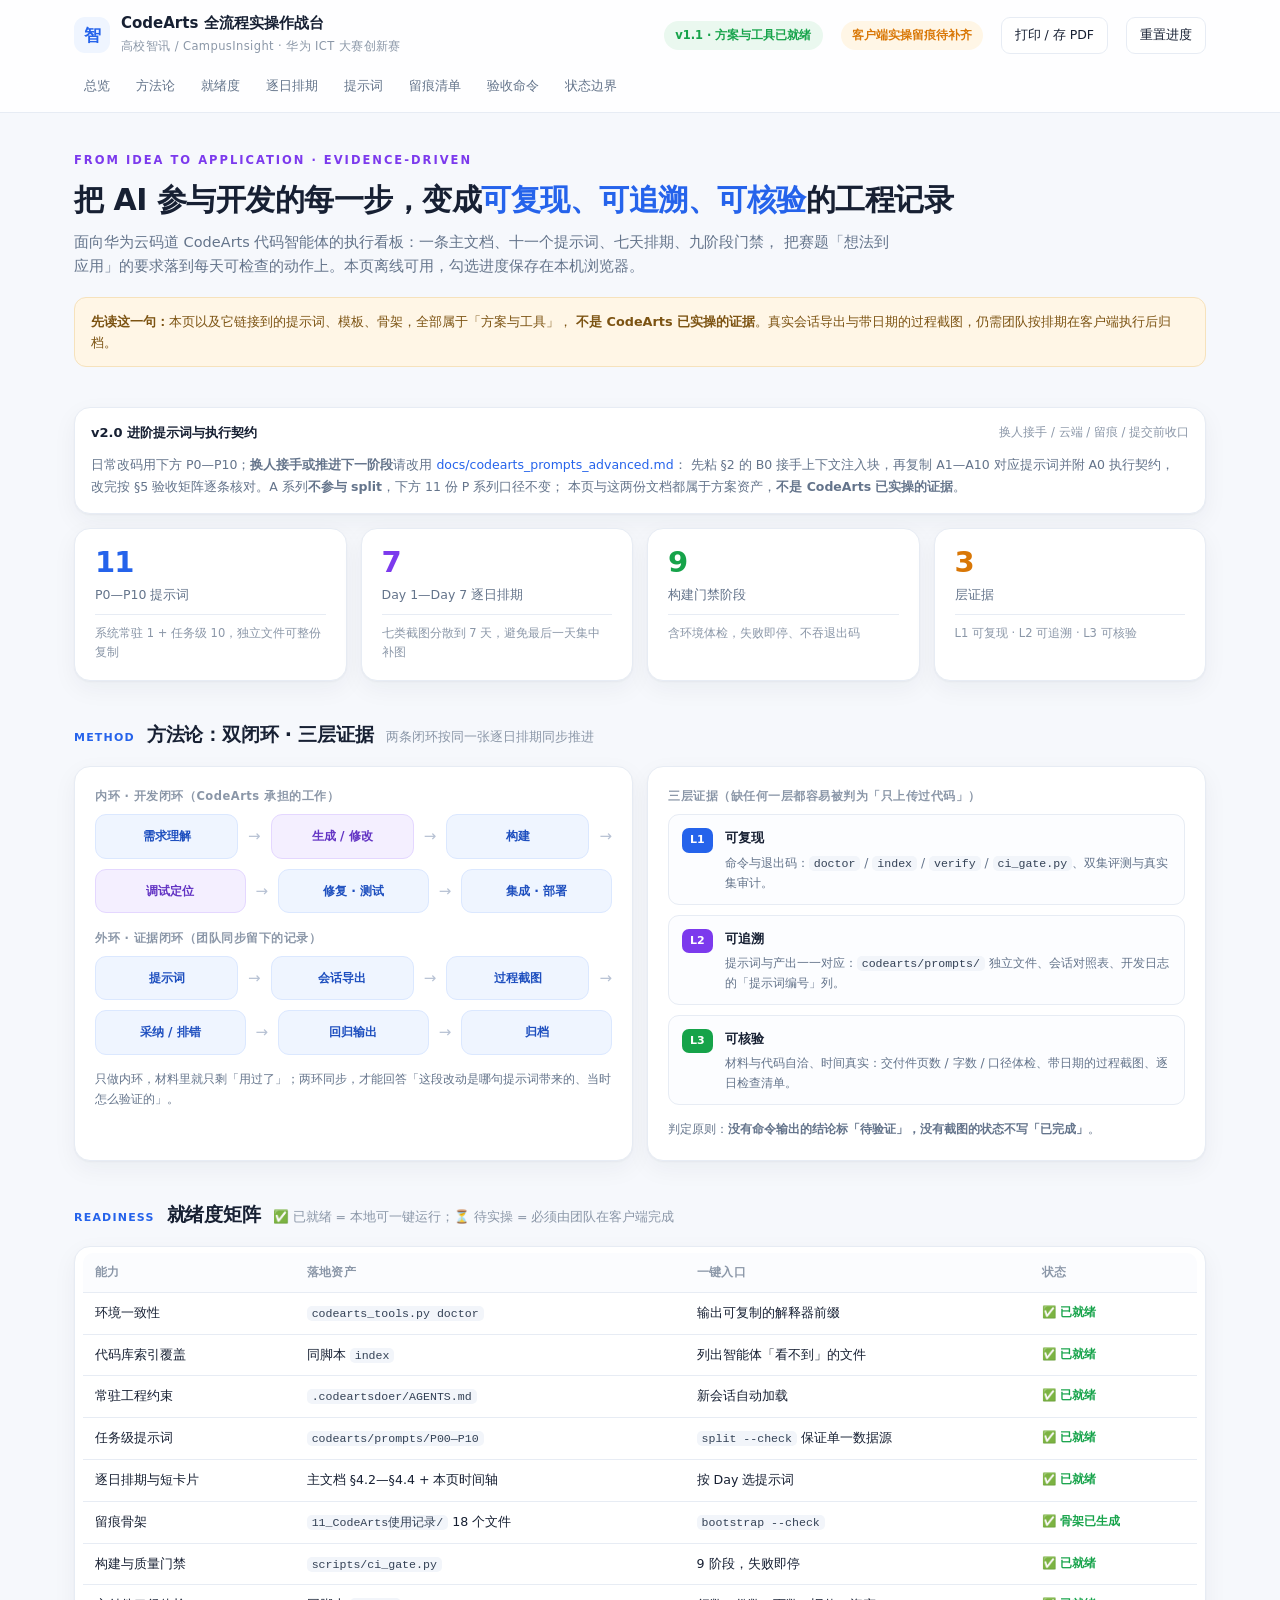
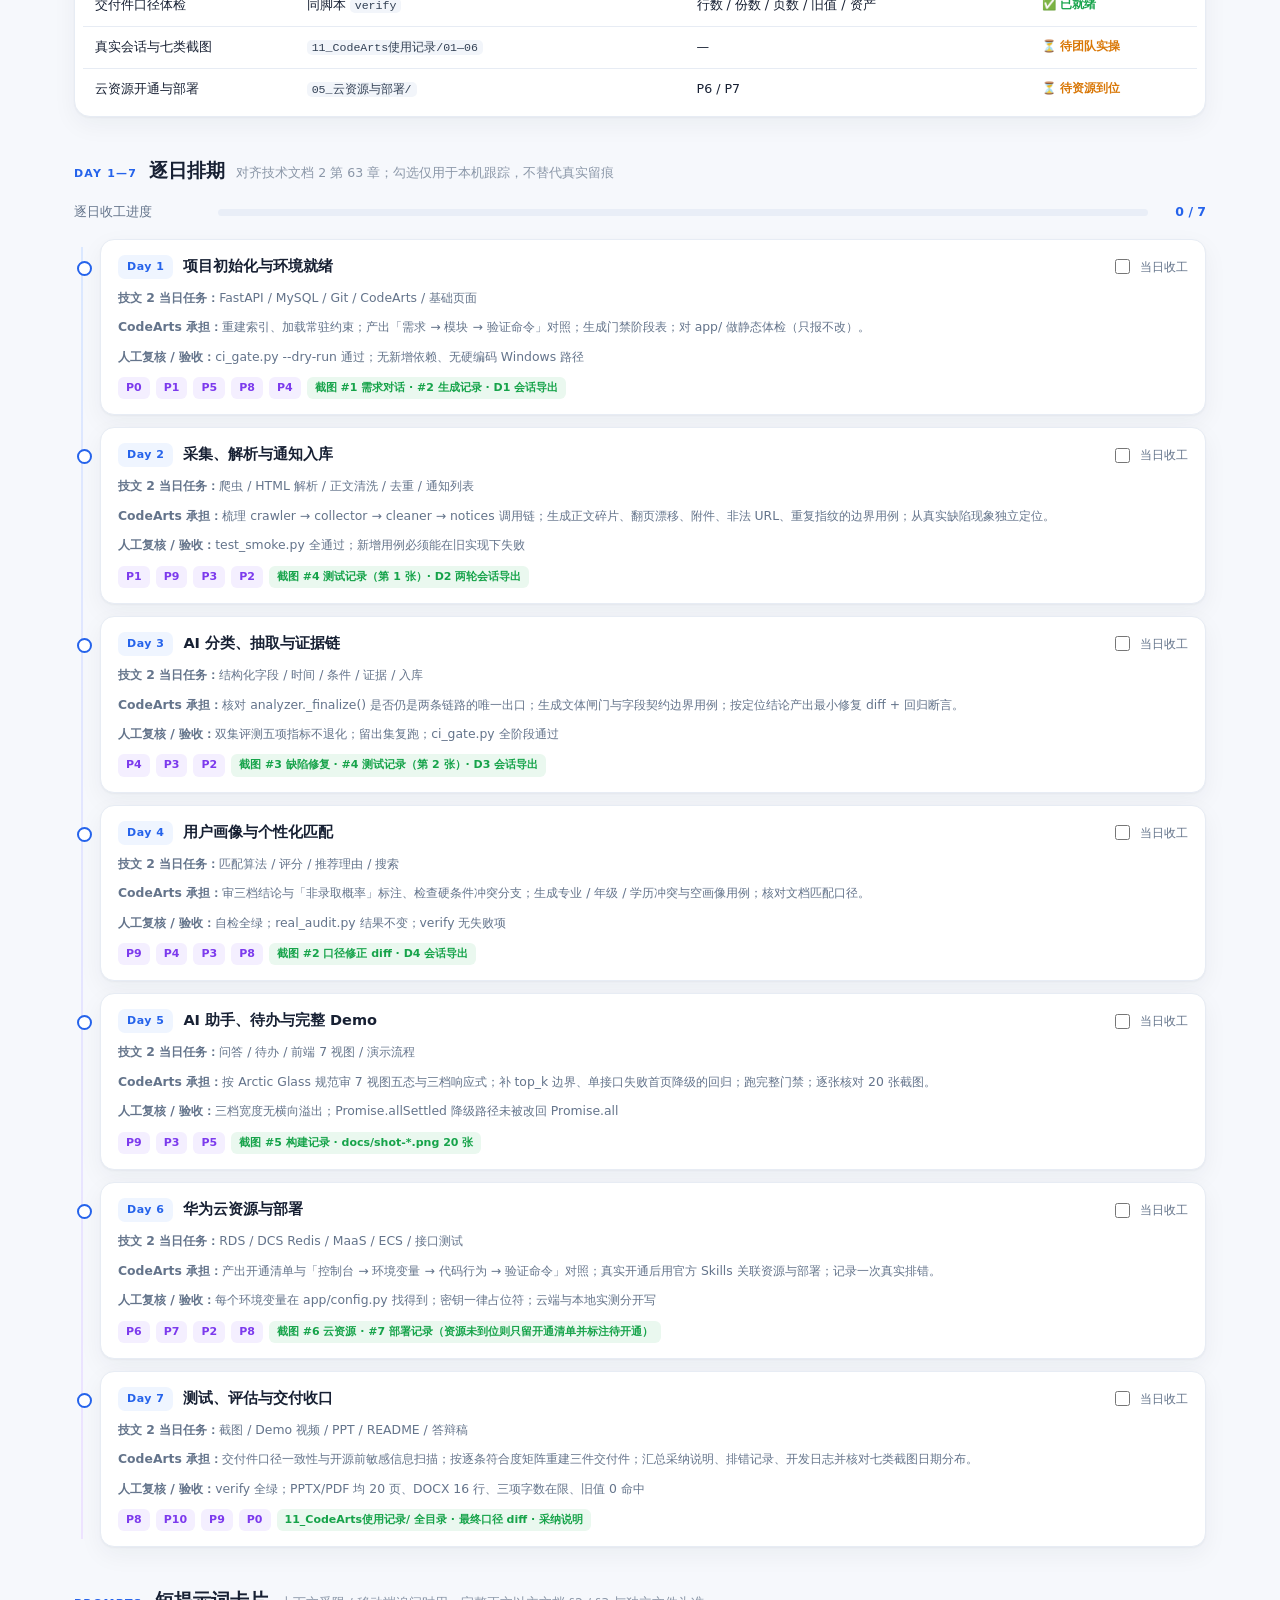
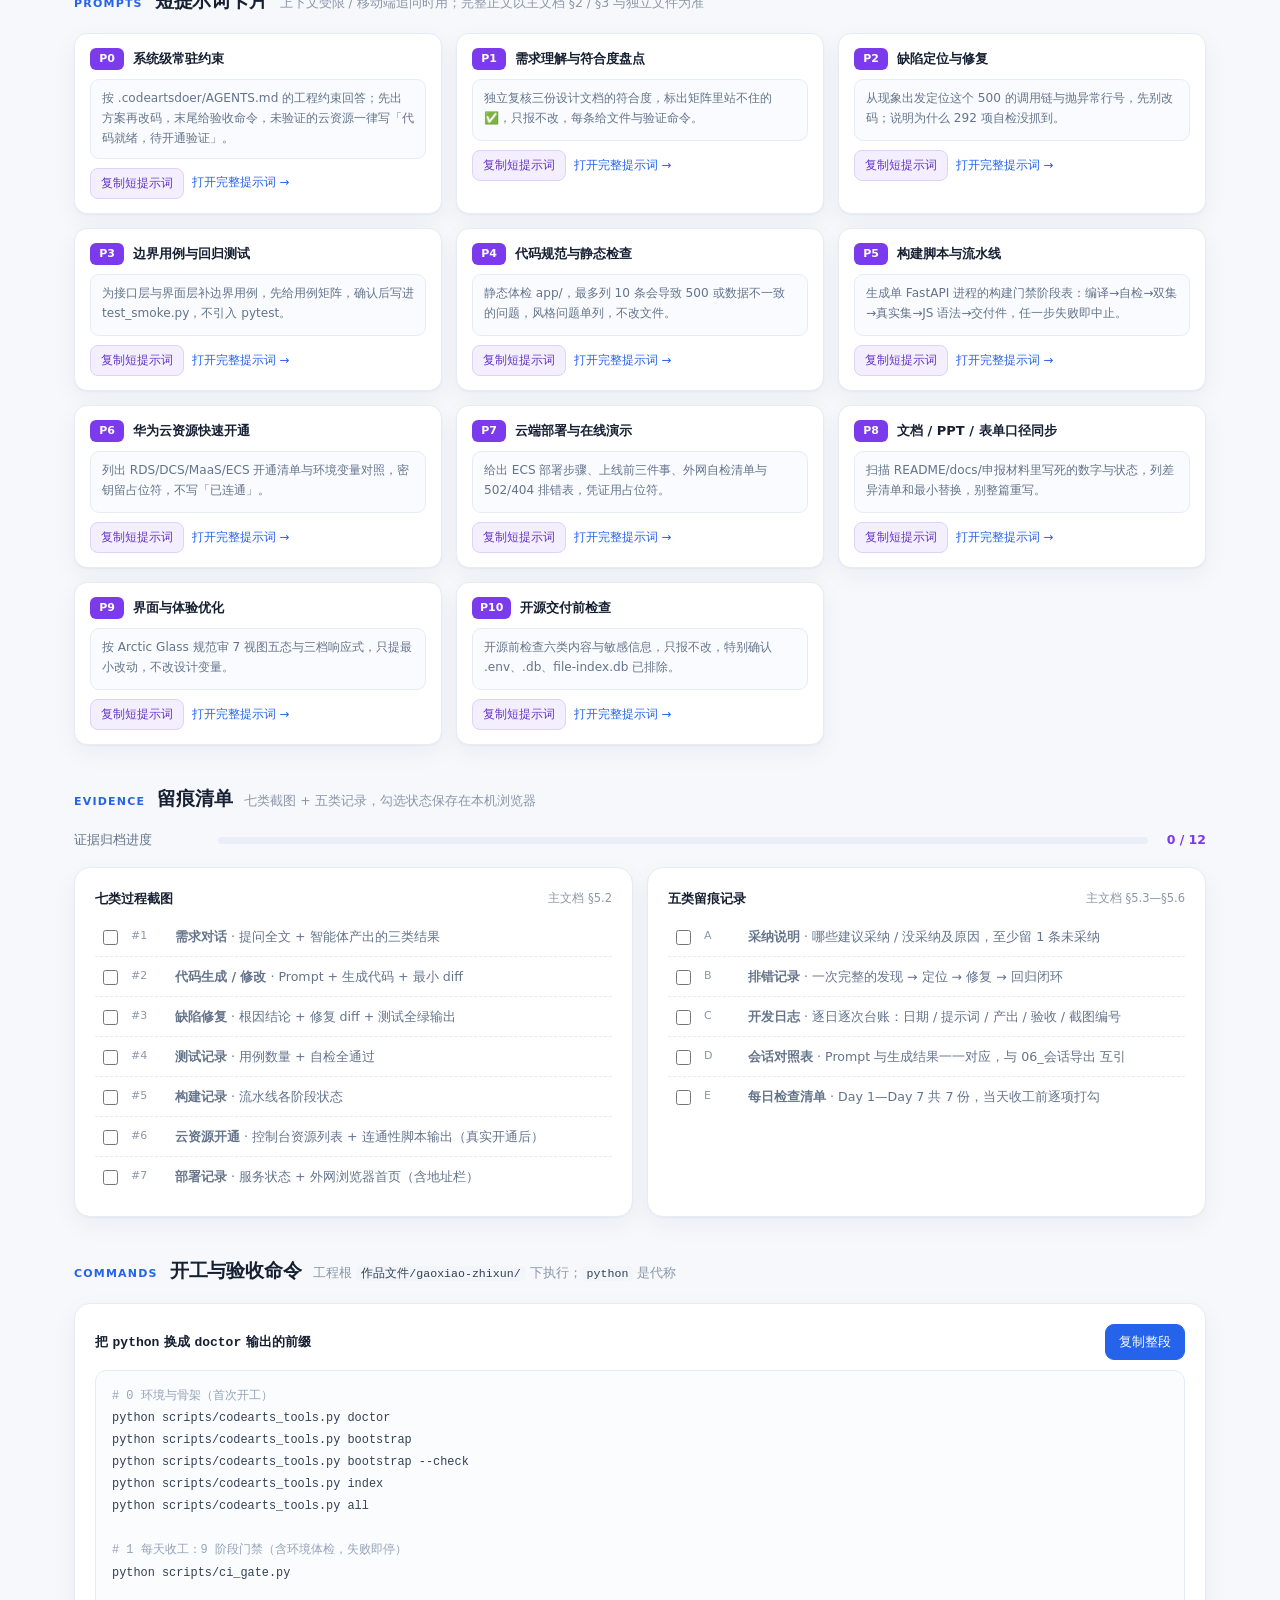
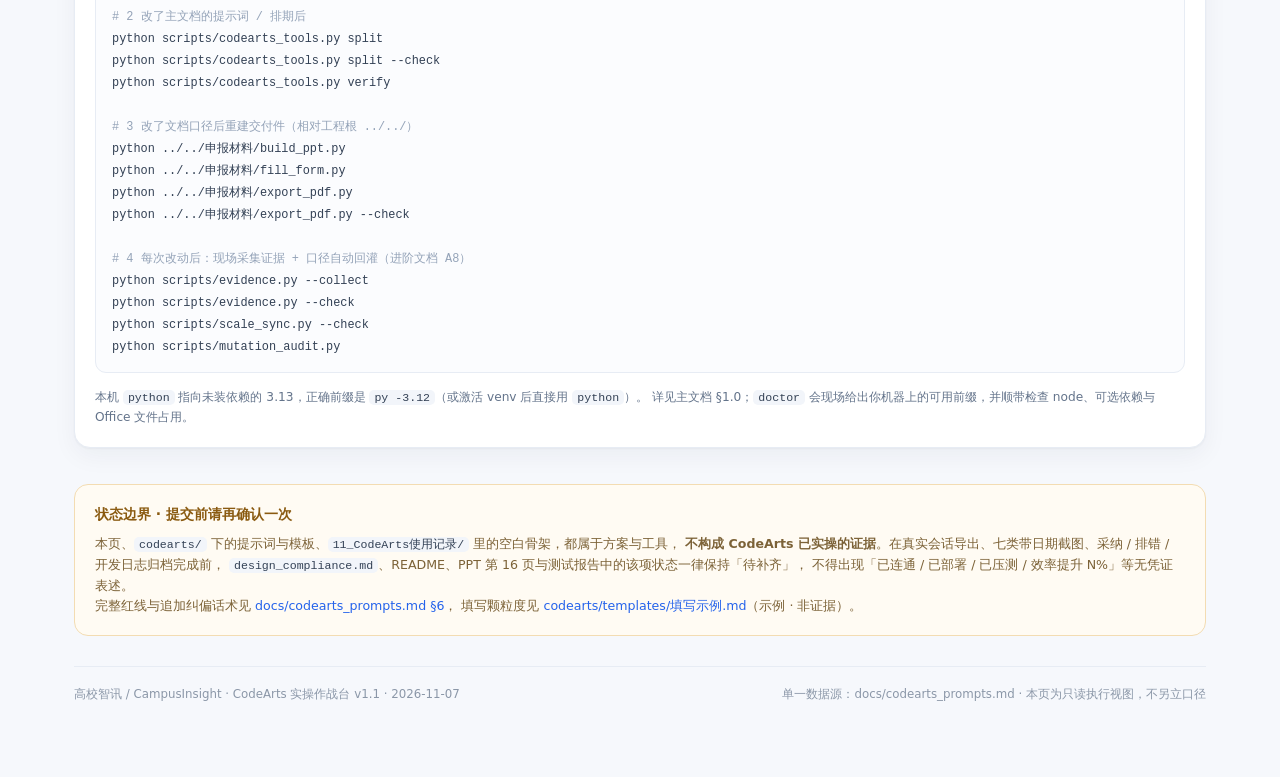
==== codearts/CodeArts实操作战台.html @ ae0c61d0 "feat(a11y): 页签补 tablist 语义与方向键导航，文档同步基线" ====
<!DOCTYPE html>
<html lang="zh-CN">
<head>
<meta charset="UTF-8">
<meta name="viewport" content="width=device-width, initial-scale=1">
<title>CodeArts 全流程实操作战台 · 高校智讯</title>
<style>
:root{
  --bg:#F6F8FC; --card:#FFFFFF; --text:#172033; --muted:#64748B; --soft:#8B97A8;
  --line:#E7ECF4; --blue:#2563EB; --blue-soft:#EFF5FF; --purple:#7C3AED;
  --purple-soft:#F4EFFF; --green:#16A34A; --green-soft:#EAF8EF;
  --amber:#D97706; --amber-soft:#FFF6E6; --red:#DC2626; --red-soft:#FEF0F0;
  --radius:16px; --shadow:0 1px 2px rgba(23,32,51,.04),0 8px 24px rgba(23,32,51,.05);
}
*{box-sizing:border-box}
html{scroll-behavior:smooth}
body{margin:0;background:var(--bg);color:var(--text);
  font-family:system-ui,-apple-system,"Segoe UI","Microsoft YaHei","PingFang SC","Noto Sans CJK SC","Noto Sans SC","WenQuanYi Micro Hei",sans-serif;
  font-size:14px;line-height:1.65;-webkit-font-smoothing:antialiased}
a{color:var(--blue);text-decoration:none}
a:hover{text-decoration:underline}
.wrap{max-width:1180px;margin:0 auto;padding:0 24px 72px}

/* ---------- header ---------- */
header{background:rgba(255,255,255,.86);backdrop-filter:blur(14px);
  border-bottom:1px solid var(--line);position:sticky;top:0;z-index:20}
.head-in{max-width:1180px;margin:0 auto;padding:14px 24px;display:flex;
  align-items:center;gap:18px;flex-wrap:wrap}
.brand{display:flex;align-items:center;gap:11px;margin-right:auto}
.mark{width:36px;height:36px;border-radius:11px;background:var(--blue-soft);
  color:var(--blue);display:grid;place-items:center;font-weight:700;font-size:17px;letter-spacing:-1px}
.brand b{font-size:15px;display:block;line-height:1.3}
.brand span{font-size:11.5px;color:var(--soft);letter-spacing:.4px}
.badge{font-size:11.5px;padding:5px 11px;border-radius:999px;font-weight:600;white-space:nowrap}
.badge.ready{background:var(--green-soft);color:var(--green)}
.badge.pending{background:var(--amber-soft);color:var(--amber)}
.btn{font:inherit;font-size:12.5px;padding:7px 13px;border-radius:9px;cursor:pointer;
  border:1px solid var(--line);background:#fff;color:var(--text);transition:all .18s ease}
.btn:hover{border-color:var(--blue);color:var(--blue);transform:translateY(-1px)}
.btn.primary{background:var(--blue);border-color:var(--blue);color:#fff}
.btn.primary:hover{background:#1D4FD8;color:#fff}
nav.bar{max-width:1180px;margin:0 auto;padding:0 24px 11px;display:flex;gap:6px;flex-wrap:wrap}
nav.bar a{font-size:12.5px;color:var(--muted);padding:5px 10px;border-radius:8px;transition:all .18s ease}
nav.bar a:hover{background:var(--blue-soft);color:var(--blue);text-decoration:none}

/* ---------- hero ---------- */
.hero{padding:38px 0 26px}
.eyebrow{font-size:11.5px;letter-spacing:2px;color:var(--purple);font-weight:700;text-transform:uppercase}
h1{font-size:30px;line-height:1.3;margin:10px 0 12px;letter-spacing:-.5px}
h1 em{font-style:normal;color:var(--blue)}
.lede{font-size:14.5px;color:var(--muted);max-width:820px;margin:0}
.notice{margin-top:18px;padding:13px 16px;border-radius:12px;background:var(--amber-soft);
  border:1px solid #F6E2BC;color:#7C5312;font-size:12.8px}

/* ---------- sections ---------- */
section{margin-top:38px;scroll-margin-top:104px}
.sec-head{display:flex;align-items:baseline;gap:12px;margin-bottom:16px;flex-wrap:wrap}
.sec-head h2{font-size:19px;margin:0;letter-spacing:-.2px}
.sec-head p{margin:0;color:var(--soft);font-size:12.5px}
.kicker{font-size:11px;color:var(--blue);font-weight:700;letter-spacing:1.2px}
.card{background:var(--card);border:1px solid var(--line);border-radius:var(--radius);
  box-shadow:var(--shadow);padding:20px}
.grid{display:grid;gap:14px}
.g4{grid-template-columns:repeat(4,1fr)}
.g3{grid-template-columns:repeat(3,1fr)}
.g2{grid-template-columns:repeat(2,1fr)}

/* metrics */
.metric{padding:18px 20px}
.metric .num{font-size:29px;font-weight:700;letter-spacing:-1px;line-height:1.1}
.metric .lbl{font-size:12.5px;color:var(--muted);margin-top:6px}
.metric .sub{font-size:11.5px;color:var(--soft);margin-top:9px;border-top:1px solid var(--line);padding-top:9px}
.c-blue{color:var(--blue)} .c-purple{color:var(--purple)}
.c-green{color:var(--green)} .c-amber{color:var(--amber)}

/* methodology */
.loop{display:flex;align-items:stretch;gap:10px;flex-wrap:wrap;margin-bottom:14px}
.loop .node{flex:1 1 105px;min-width:105px;background:var(--blue-soft);border:1px solid #DBE8FF;
  border-radius:11px;padding:11px 8px;text-align:center;font-size:12.3px;color:#1E4FBF;font-weight:600}
.loop .node.ai{background:var(--purple-soft);border-color:#E4D7FF;color:#6334C4}
.loop .arrow{align-self:center;color:#B7C2D4;font-size:15px}
.loop-label{font-size:11.5px;color:var(--soft);margin:0 0 8px;font-weight:600;letter-spacing:.5px}
.evidence{display:grid;gap:10px}
.evidence .row{display:flex;gap:12px;align-items:flex-start;padding:11px 13px;
  border:1px solid var(--line);border-radius:11px;background:#FCFDFF}
.evidence .lv{font-size:11px;font-weight:700;color:#fff;background:var(--blue);
  border-radius:7px;padding:3px 8px;white-space:nowrap;margin-top:2px}
.evidence .row:nth-child(2) .lv{background:var(--purple)}
.evidence .row:nth-child(3) .lv{background:var(--green)}
.evidence .row b{font-size:12.8px}
.evidence .row p{margin:3px 0 0;font-size:12.2px;color:var(--muted)}

/* table */
.table-scroll{overflow-x:auto;-webkit-overflow-scrolling:touch;border-radius:10px}
table{width:100%;border-collapse:collapse;font-size:12.6px}
th,td{text-align:left;padding:10px 12px;border-bottom:1px solid var(--line);vertical-align:top}
th{font-size:11.5px;color:var(--soft);font-weight:600;letter-spacing:.4px;background:#FBFCFE}
tr:last-child td{border-bottom:none}
td code,p code,li code{background:#F2F5FA;border-radius:5px;padding:1px 5px;
  font-family:ui-monospace,SFMono-Regular,Consolas,monospace;font-size:11.6px;color:#334155}
.st{font-size:11.5px;font-weight:600;white-space:nowrap}
.st.ok{color:var(--green)} .st.wait{color:var(--amber)}

/* progress */
.progress-wrap{display:flex;align-items:center;gap:14px;margin:0 0 16px;flex-wrap:wrap}
.progress-wrap .label{font-size:12.5px;color:var(--muted);min-width:130px}
.track{flex:1;min-width:180px;height:7px;background:#E9EEF7;border-radius:99px;overflow:hidden}
.fill{height:100%;width:0;background:var(--blue);border-radius:99px;transition:width .25s ease}
.fill.purple{background:var(--purple)}
.pct{font-size:12.5px;font-weight:700;color:var(--blue);min-width:44px;text-align:right}

/* timeline */
.timeline{position:relative;padding-left:26px}
.timeline:before{content:"";position:absolute;left:7px;top:8px;bottom:8px;width:2px;
  background:linear-gradient(180deg,#DBE8FF,#EDE3FF)}
.day{position:relative;background:var(--card);border:1px solid var(--line);border-radius:14px;
  padding:15px 17px;margin-bottom:12px;box-shadow:var(--shadow)}
.day:before{content:"";position:absolute;left:-24px;top:21px;width:11px;height:11px;
  border-radius:50%;background:#fff;border:2.5px solid var(--blue)}
.day.done:before{background:var(--green);border-color:var(--green)}
.day-top{display:flex;align-items:center;gap:10px;flex-wrap:wrap}
.day-top .n{font-size:11px;font-weight:700;color:var(--blue);background:var(--blue-soft);
  border-radius:7px;padding:3px 9px;letter-spacing:.5px}
.day-top h3{font-size:14.5px;margin:0;flex:1;min-width:200px}
.chk{display:inline-flex;align-items:center;gap:7px;font-size:12.2px;color:var(--muted);cursor:pointer;white-space:nowrap}
.chk input{width:15px;height:15px;accent-color:var(--blue);cursor:pointer}
.day p{margin:9px 0 0;font-size:12.4px;color:var(--muted)}
.tags{display:flex;gap:6px;flex-wrap:wrap;margin-top:10px}
.tag{font-size:11px;color:var(--purple);background:var(--purple-soft);border-radius:6px;padding:2px 8px;font-weight:600}
.tag.g{color:var(--green);background:var(--green-soft)}
.tag.a{color:var(--amber);background:var(--amber-soft)}

/* prompts */
.prompt{border:1px solid var(--line);border-radius:13px;background:var(--card);
  padding:14px 15px;box-shadow:var(--shadow);display:flex;flex-direction:column;gap:9px}
.prompt .top{display:flex;align-items:center;gap:9px}
.prompt .pid{font-size:11px;font-weight:700;color:#fff;background:var(--purple);
  border-radius:6px;padding:2px 8px;min-width:34px;text-align:center}
.prompt .pname{font-size:13px;font-weight:600;flex:1}
.prompt .short{font-size:12.1px;color:var(--muted);background:#FAFBFE;border:1px solid var(--line);
  border-radius:9px;padding:9px 11px;min-height:62px}
.prompt .acts{display:flex;gap:8px;align-items:center;flex-wrap:wrap}
.prompt .acts a{font-size:11.8px}
.mini{font:inherit;font-size:11.5px;padding:5px 10px;border-radius:8px;cursor:pointer;
  border:1px solid #DCD3F7;background:var(--purple-soft);color:#6334C4;transition:all .18s ease}
.mini:hover{background:#E9DEFF}
.mini.ok{background:var(--green-soft);border-color:#BFE7CC;color:var(--green)}

/* checklist */
.checklist{display:grid;gap:2px}
.checklist label{display:flex;gap:10px;align-items:flex-start;padding:8px 4px;
  border-bottom:1px dashed var(--line);font-size:12.6px;cursor:pointer}
.checklist label:last-child{border-bottom:none}
.checklist input{width:15px;height:15px;accent-color:var(--blue);margin-top:3px;cursor:pointer}
.checklist .k{font-size:11px;color:var(--soft);min-width:34px}
.checklist b{font-weight:600}
.checklist span{color:var(--muted)}

/* commands */
pre{margin:0;background:#FBFCFE;border:1px solid var(--line);border-radius:11px;
  padding:14px 16px;overflow:auto;font-family:ui-monospace,SFMono-Regular,Consolas,monospace;
  font-size:11.9px;line-height:1.85;color:#334155}
pre .c{color:#94A3B8}
.cmd-head{display:flex;justify-content:space-between;align-items:center;margin-bottom:10px;gap:10px;flex-wrap:wrap}
.cmd-head b{font-size:13px}

/* footer */
.boundary{margin-top:36px;border:1px solid #F3DCB2;background:#FFFBF3;border-radius:14px;padding:18px 20px}
.boundary h3{margin:0 0 8px;font-size:14px;color:#8A5A10}
.boundary p{margin:0;font-size:12.6px;color:#7C6237}
footer{margin-top:30px;padding-top:18px;border-top:1px solid var(--line);
  display:flex;justify-content:space-between;gap:12px;flex-wrap:wrap;font-size:11.8px;color:var(--soft)}

@media(max-width:1000px){.g4{grid-template-columns:repeat(2,1fr)}.g3{grid-template-columns:repeat(2,1fr)}}
@media(max-width:680px){
  .wrap{padding:0 16px 56px}.head-in,.nav.bar{padding-left:16px;padding-right:16px}
  h1{font-size:24px}.g4,.g3,.g2{grid-template-columns:1fr}
  table{min-width:540px}
  .loop .node{flex:1 1 44%}.loop .arrow{display:none}
  .head-in{gap:10px}.badge{font-size:10.5px}
}
@media print{
  header{position:static;backdrop-filter:none}.btn,.mini,nav.bar,.progress-wrap{display:none!important}
  body{background:#fff;font-size:11.5px}.wrap{max-width:none;padding:0 8px}
  .card,.day,.prompt{box-shadow:none;break-inside:avoid;page-break-inside:avoid}
  section{margin-top:22px}.hero{padding:16px 0 10px}h1{font-size:22px}
  .timeline:before{background:#CBD5E1}
}
</style>
</head>
<body>

<header>
  <div class="head-in">
    <div class="brand">
      <div class="mark">智</div>
      <div>
        <b>CodeArts 全流程实操作战台</b>
        <span>高校智讯 / CampusInsight · 华为 ICT 大赛创新赛</span>
      </div>
    </div>
    <span class="badge ready">v1.1 · 方案与工具已就绪</span>
    <span class="badge pending">客户端实操留痕待补齐</span>
    <button class="btn" id="btnPrint">打印 / 存 PDF</button>
    <button class="btn" id="btnReset">重置进度</button>
  </div>
  <nav class="bar">
    <a href="#overview">总览</a><a href="#method">方法论</a><a href="#matrix">就绪度</a>
    <a href="#schedule">逐日排期</a><a href="#prompts">提示词</a><a href="#evidence">留痕清单</a>
    <a href="#commands">验收命令</a><a href="#boundary">状态边界</a>
  </nav>
</header>

<div class="wrap">

  <div class="hero" id="overview">
    <div class="eyebrow">From Idea to Application · Evidence-Driven</div>
    <h1>把 AI 参与开发的每一步，变成<em>可复现、可追溯、可核验</em>的工程记录</h1>
    <p class="lede">面向华为云码道 CodeArts 代码智能体的执行看板：一条主文档、十一个提示词、七天排期、九阶段门禁，
      把赛题「想法到应用」的要求落到每天可检查的动作上。本页离线可用，勾选进度保存在本机浏览器。</p>
    <div class="notice"><b>先读这一句：</b>本页以及它链接到的提示词、模板、骨架，全部属于「方案与工具」，
      <b>不是 CodeArts 已实操的证据</b>。真实会话导出与带日期的过程截图，仍需团队按排期在客户端执行后归档。</div>
  </div>

    <div class="card" style="margin:14px 0;padding:14px 16px">
      <div class="cmd-head"><b>v2.0 进阶提示词与执行契约</b>
        <span style="font-size:11.5px;color:var(--soft)">换人接手 / 云端 / 留痕 / 提交前收口</span></div>
      <p style="font-size:12.5px;line-height:1.8;margin:8px 0 0;color:var(--muted)">
        日常改码用下方 P0—P10；<b>换人接手或推进下一阶段</b>请改用
        <a href="../docs/codearts_prompts_advanced.md" style="color:#2563EB">docs/codearts_prompts_advanced.md</a>：
        先粘 §2 的 B0 接手上下文注入块，再复制 A1—A10 对应提示词并附 A0 执行契约，
        改完按 §5 验收矩阵逐条核对。A 系列<b>不参与 split</b>，下方 11 份 P 系列口径不变；
        本页与这两份文档都属于方案资产，<b>不是 CodeArts 已实操的证据</b>。</p>
    </div>

  <div class="grid g4">
    <div class="card metric"><div class="num c-blue">11</div><div class="lbl">P0—P10 提示词</div>
      <div class="sub">系统常驻 1 + 任务级 10，独立文件可整份复制</div></div>
    <div class="card metric"><div class="num c-purple">7</div><div class="lbl">Day 1—Day 7 逐日排期</div>
      <div class="sub">七类截图分散到 7 天，避免最后一天集中补图</div></div>
    <div class="card metric"><div class="num c-green">9</div><div class="lbl">构建门禁阶段</div>
      <div class="sub">含环境体检，失败即停、不吞退出码</div></div>
    <div class="card metric"><div class="num c-amber">3</div><div class="lbl">层证据</div>
      <div class="sub">L1 可复现 · L2 可追溯 · L3 可核验</div></div>
  </div>

  <section id="method">
    <div class="sec-head"><span class="kicker">METHOD</span><h2>方法论：双闭环 · 三层证据</h2>
      <p>两条闭环按同一张逐日排期同步推进</p></div>
    <div class="grid g2">
      <div class="card">
        <p class="loop-label">内环 · 开发闭环（CodeArts 承担的工作）</p>
        <div class="loop">
          <div class="node">需求理解</div><span class="arrow">→</span>
          <div class="node ai">生成 / 修改</div><span class="arrow">→</span>
          <div class="node">构建</div><span class="arrow">→</span>
          <div class="node ai">调试定位</div><span class="arrow">→</span>
          <div class="node">修复 · 测试</div><span class="arrow">→</span>
          <div class="node">集成 · 部署</div>
        </div>
        <p class="loop-label" style="margin-top:16px">外环 · 证据闭环（团队同步留下的记录）</p>
        <div class="loop">
          <div class="node">提示词</div><span class="arrow">→</span>
          <div class="node">会话导出</div><span class="arrow">→</span>
          <div class="node">过程截图</div><span class="arrow">→</span>
          <div class="node">采纳 / 排错</div><span class="arrow">→</span>
          <div class="node">回归输出</div><span class="arrow">→</span>
          <div class="node">归档</div>
        </div>
        <p style="font-size:12.2px;color:var(--muted);margin:14px 0 0">
          只做内环，材料里就只剩「用过了」；两环同步，才能回答「这段改动是哪句提示词带来的、当时怎么验证的」。</p>
      </div>
      <div class="card">
        <p class="loop-label">三层证据（缺任何一层都容易被判为「只上传过代码」）</p>
        <div class="evidence">
          <div class="row"><span class="lv">L1</span><div><b>可复现</b>
            <p>命令与退出码：<code>doctor</code> / <code>index</code> / <code>verify</code> / <code>ci_gate.py</code>、双集评测与真实集审计。</p></div></div>
          <div class="row"><span class="lv">L2</span><div><b>可追溯</b>
            <p>提示词与产出一一对应：<code>codearts/prompts/</code> 独立文件、会话对照表、开发日志的「提示词编号」列。</p></div></div>
          <div class="row"><span class="lv">L3</span><div><b>可核验</b>
            <p>材料与代码自洽、时间真实：交付件页数 / 字数 / 口径体检、带日期的过程截图、逐日检查清单。</p></div></div>
        </div>
        <p style="font-size:12.2px;color:var(--muted);margin:14px 0 0">
          判定原则：<b>没有命令输出的结论标「待验证」，没有截图的状态不写「已完成」</b>。</p>
      </div>
    </div>
  </section>

  <section id="matrix">
    <div class="sec-head"><span class="kicker">READINESS</span><h2>就绪度矩阵</h2>
      <p>✅ 已就绪 = 本地可一键运行；⏳ 待实操 = 必须由团队在客户端完成</p></div>
    <div class="card" style="padding:6px 8px">
      <div class="table-scroll">
      <table>
        <thead><tr><th style="width:19%">能力</th><th style="width:35%">落地资产</th><th style="width:31%">一键入口</th><th style="width:15%">状态</th></tr></thead>
        <tbody>
          <tr><td>环境一致性</td><td><code>codearts_tools.py doctor</code></td><td>输出可复制的解释器前缀</td><td class="st ok">✅ 已就绪</td></tr>
          <tr><td>代码库索引覆盖</td><td>同脚本 <code>index</code></td><td>列出智能体「看不到」的文件</td><td class="st ok">✅ 已就绪</td></tr>
          <tr><td>常驻工程约束</td><td><code>.codeartsdoer/AGENTS.md</code></td><td>新会话自动加载</td><td class="st ok">✅ 已就绪</td></tr>
          <tr><td>任务级提示词</td><td><code>codearts/prompts/P00—P10</code></td><td><code>split --check</code> 保证单一数据源</td><td class="st ok">✅ 已就绪</td></tr>
          <tr><td>逐日排期与短卡片</td><td>主文档 §4.2—§4.4 + 本页时间轴</td><td>按 Day 选提示词</td><td class="st ok">✅ 已就绪</td></tr>
          <tr><td>留痕骨架</td><td><code>11_CodeArts使用记录/</code> 18 个文件</td><td><code>bootstrap --check</code></td><td class="st ok">✅ 骨架已生成</td></tr>
          <tr><td>构建与质量门禁</td><td><code>scripts/ci_gate.py</code></td><td>9 阶段，失败即停</td><td class="st ok">✅ 已就绪</td></tr>
          <tr><td>交付件口径体检</td><td>同脚本 <code>verify</code></td><td>行数 / 份数 / 页数 / 旧值 / 资产</td><td class="st ok">✅ 已就绪</td></tr>
          <tr><td>真实会话与七类截图</td><td><code>11_CodeArts使用记录/01—06</code></td><td>—</td><td class="st wait">⏳ 待团队实操</td></tr>
          <tr><td>云资源开通与部署</td><td><code>05_云资源与部署/</code></td><td>P6 / P7</td><td class="st wait">⏳ 待资源到位</td></tr>
        </tbody>
      </table>
      </div>
    </div>
  </section>

  <section id="schedule">
    <div class="sec-head"><span class="kicker">DAY 1—7</span><h2>逐日排期</h2>
      <p>对齐技术文档 2 第 63 章；勾选仅用于本机跟踪，不替代真实留痕</p></div>
    <div class="progress-wrap">
      <span class="label">逐日收工进度</span>
      <div class="track"><div class="fill" id="barDay"></div></div>
      <span class="pct" id="pctDay">0 / 7</span>
    </div>
    <div class="timeline" id="timeline"></div>
  </section>

  <section id="prompts">
    <div class="sec-head"><span class="kicker">PROMPTS</span><h2>短提示词卡片</h2>
      <p>上下文受限 / 移动端追问时用；完整正文以主文档 §2 / §3 与独立文件为准</p></div>
    <div class="grid g3" id="promptsGrid"></div>
  </section>

  <section id="evidence">
    <div class="sec-head"><span class="kicker">EVIDENCE</span><h2>留痕清单</h2>
      <p>七类截图 + 五类记录，勾选状态保存在本机浏览器</p></div>
    <div class="progress-wrap">
      <span class="label">证据归档进度</span>
      <div class="track"><div class="fill purple" id="barEv"></div></div>
      <span class="pct" id="pctEv" style="color:var(--purple)">0 / 12</span>
    </div>
    <div class="grid g2">
      <div class="card"><div class="cmd-head"><b>七类过程截图</b><span style="font-size:11.5px;color:var(--soft)">主文档 §5.2</span></div>
        <div class="checklist" id="shots"></div></div>
      <div class="card"><div class="cmd-head"><b>五类留痕记录</b><span style="font-size:11.5px;color:var(--soft)">主文档 §5.3—§5.6</span></div>
        <div class="checklist" id="docs"></div></div>
    </div>
  </section>

  <section id="commands">
    <div class="sec-head"><span class="kicker">COMMANDS</span><h2>开工与验收命令</h2>
      <p>工程根 <code>作品文件/gaoxiao-zhixun/</code> 下执行；<code>python</code> 是代称</p></div>
    <div class="card">
      <div class="cmd-head"><b>把 <code>python</code> 换成 <code>doctor</code> 输出的前缀</b>
        <button class="btn primary" data-copy-block="cmdMain">复制整段</button></div>
      <pre id="cmdMain"><span class="c"># 0 环境与骨架（首次开工）</span>
python scripts/codearts_tools.py doctor
python scripts/codearts_tools.py bootstrap
python scripts/codearts_tools.py bootstrap --check
python scripts/codearts_tools.py index
python scripts/codearts_tools.py all

<span class="c"># 1 每天收工：9 阶段门禁（含环境体检，失败即停）</span>
python scripts/ci_gate.py

<span class="c"># 2 改了主文档的提示词 / 排期后</span>
python scripts/codearts_tools.py split
python scripts/codearts_tools.py split --check
python scripts/codearts_tools.py verify

<span class="c"># 3 改了文档口径后重建交付件（相对工程根 ../../）</span>
python ../../申报材料/build_ppt.py
python ../../申报材料/fill_form.py
python ../../申报材料/export_pdf.py
python ../../申报材料/export_pdf.py --check

<span class="c"># 4 每次改动后：现场采集证据 + 口径自动回灌（进阶文档 A8）</span>
python scripts/evidence.py --collect
python scripts/evidence.py --check
python scripts/scale_sync.py --check
python scripts/mutation_audit.py</pre>
      <p style="font-size:12.2px;color:var(--muted);margin:14px 0 0">
        本机 <code>python</code> 指向未装依赖的 3.13，正确前缀是 <code>py -3.12</code>（或激活 venv 后直接用 <code>python</code>）。
        详见主文档 §1.0；<code>doctor</code> 会现场给出你机器上的可用前缀，并顺带检查 node、可选依赖与 Office 文件占用。</p>
    </div>
  </section>

  <section id="boundary" class="boundary">
    <h3>状态边界 · 提交前请再确认一次</h3>
    <p>本页、<code>codearts/</code> 下的提示词与模板、<code>11_CodeArts使用记录/</code> 里的空白骨架，都属于方案与工具，
      <b>不构成 CodeArts 已实操的证据</b>。在真实会话导出、七类带日期截图、采纳 / 排错 / 开发日志归档完成前，
      <code>design_compliance.md</code>、README、PPT 第 16 页与测试报告中的该项状态一律保持「待补齐」，
      不得出现「已连通 / 已部署 / 已压测 / 效率提升 N%」等无凭证表述。<br>
      完整红线与追加纠偏话术见 <a href="../docs/codearts_prompts.md">docs/codearts_prompts.md §6</a>，
      填写颗粒度见 <a href="templates/填写示例.md">codearts/templates/填写示例.md</a>（示例 · 非证据）。</p>
  </section>

  <footer>
    <span>高校智讯 / CampusInsight · CodeArts 实操作战台 v1.1 · 2026-11-07</span>
    <span>单一数据源：docs/codearts_prompts.md · 本页为只读执行视图，不另立口径</span>
  </footer>
</div>

<script>
"use strict";
const KEY = "campusinsight-codearts-console-v1";

const DAYS = [
  {n:1,title:"项目初始化与环境就绪",task:"FastAPI / MySQL / Git / CodeArts / 基础页面",
   prompts:["P0","P1","P5","P8","P4"],
   work:"重建索引、加载常驻约束；产出「需求 → 模块 → 验证命令」对照；生成门禁阶段表；对 app/ 做静态体检（只报不改）。",
   check:"ci_gate.py --dry-run 通过；无新增依赖、无硬编码 Windows 路径",
   shot:"截图 #1 需求对话 · #2 生成记录 · D1 会话导出"},
  {n:2,title:"采集、解析与通知入库",task:"爬虫 / HTML 解析 / 正文清洗 / 去重 / 通知列表",
   prompts:["P1","P9","P3","P2"],
   work:"梳理 crawler → collector → cleaner → notices 调用链；生成正文碎片、翻页漂移、附件、非法 URL、重复指纹的边界用例；从真实缺陷现象独立定位。",
   check:"test_smoke.py 全通过；新增用例必须能在旧实现下失败",
   shot:"截图 #4 测试记录（第 1 张）· D2 两轮会话导出"},
  {n:3,title:"AI 分类、抽取与证据链",task:"结构化字段 / 时间 / 条件 / 证据 / 入库",
   prompts:["P4","P3","P2"],
   work:"核对 analyzer._finalize() 是否仍是两条链路的唯一出口；生成文体闸门与字段契约边界用例；按定位结论产出最小修复 diff + 回归断言。",
   check:"双集评测五项指标不退化；留出集复跑；ci_gate.py 全阶段通过",
   shot:"截图 #3 缺陷修复 · #4 测试记录（第 2 张）· D3 会话导出"},
  {n:4,title:"用户画像与个性化匹配",task:"匹配算法 / 评分 / 推荐理由 / 搜索",
   prompts:["P9","P4","P3","P8"],
   work:"审三档结论与「非录取概率」标注、检查硬条件冲突分支；生成专业 / 年级 / 学历冲突与空画像用例；核对文档匹配口径。",
   check:"自检全绿；real_audit.py 结果不变；verify 无失败项",
   shot:"截图 #2 口径修正 diff · D4 会话导出"},
  {n:5,title:"AI 助手、待办与完整 Demo",task:"问答 / 待办 / 前端 7 视图 / 演示流程",
   prompts:["P9","P3","P5"],
   work:"按 Arctic Glass 规范审 7 视图五态与三档响应式；补 top_k 边界、单接口失败首页降级的回归；跑完整门禁；逐张核对 20 张截图。",
   check:"三档宽度无横向溢出；Promise.allSettled 降级路径未被改回 Promise.all",
   shot:"截图 #5 构建记录 · docs/shot-*.png 20 张"},
  {n:6,title:"华为云资源与部署",task:"RDS / DCS Redis / MaaS / ECS / 接口测试",
   prompts:["P6","P7","P2","P8"],
   work:"产出开通清单与「控制台 → 环境变量 → 代码行为 → 验证命令」对照；真实开通后用官方 Skills 关联资源与部署；记录一次真实排错。",
   check:"每个环境变量在 app/config.py 找得到；密钥一律占位符；云端与本地实测分开写",
   shot:"截图 #6 云资源 · #7 部署记录（资源未到位则只留开通清单并标注待开通）"},
  {n:7,title:"测试、评估与交付收口",task:"截图 / Demo 视频 / PPT / README / 答辩稿",
   prompts:["P8","P10","P9","P0"],
   work:"交付件口径一致性与开源前敏感信息扫描；按逐条符合度矩阵重建三件交付件；汇总采纳说明、排错记录、开发日志并核对七类截图日期分布。",
   check:"verify 全绿；PPTX/PDF 均 20 页、DOCX 16 行、三项字数在限、旧值 0 命中",
   shot:"11_CodeArts使用记录/ 全目录 · 最终口径 diff · 采纳说明"}
];

const PROMPTS = [
  {id:"P0",name:"系统级常驻约束",file:"prompts/P00_system.md",text:"按 .codeartsdoer/AGENTS.md 的工程约束回答；先出方案再改码，末尾给验收命令，未验证的云资源一律写「代码就绪，待开通验证」。"},
  {id:"P1",name:"需求理解与符合度盘点",file:"prompts/P01_requirements.md",text:"独立复核三份设计文档的符合度，标出矩阵里站不住的 ✅，只报不改，每条给文件与验证命令。"},
  {id:"P2",name:"缺陷定位与修复",file:"prompts/P02_bugfix.md",text:"从现象出发定位这个 500 的调用链与抛异常行号，先别改码；说明为什么 292 项自检没抓到。"},
  {id:"P3",name:"边界用例与回归测试",file:"prompts/P03_tests.md",text:"为接口层与界面层补边界用例，先给用例矩阵，确认后写进 test_smoke.py，不引入 pytest。"},
  {id:"P4",name:"代码规范与静态检查",file:"prompts/P04_static_check.md",text:"静态体检 app/，最多列 10 条会导致 500 或数据不一致的问题，风格问题单列，不改文件。"},
  {id:"P5",name:"构建脚本与流水线",file:"prompts/P05_pipeline.md",text:"生成单 FastAPI 进程的构建门禁阶段表：编译→自检→双集→真实集→JS 语法→交付件，任一步失败即中止。"},
  {id:"P6",name:"华为云资源快速开通",file:"prompts/P06_cloud_resources.md",text:"列出 RDS/DCS/MaaS/ECS 开通清单与环境变量对照，密钥留占位符，不写「已连通」。"},
  {id:"P7",name:"云端部署与在线演示",file:"prompts/P07_deploy.md",text:"给出 ECS 部署步骤、上线前三件事、外网自检清单与 502/404 排错表，凭证用占位符。"},
  {id:"P8",name:"文档 / PPT / 表单口径同步",file:"prompts/P08_deliverables.md",text:"扫描 README/docs/申报材料里写死的数字与状态，列差异清单和最小替换，别整篇重写。"},
  {id:"P9",name:"界面与体验优化",file:"prompts/P09_ui.md",text:"按 Arctic Glass 规范审 7 视图五态与三档响应式，只提最小改动，不改设计变量。"},
  {id:"P10",name:"开源交付前检查",file:"prompts/P10_opensource.md",text:"开源前检查六类内容与敏感信息，只报不改，特别确认 .env、.db、file-index.db 已排除。"}
];

const SHOTS = [
  ["#1","需求对话","提问全文 + 智能体产出的三类结果"],
  ["#2","代码生成 / 修改","Prompt + 生成代码 + 最小 diff"],
  ["#3","缺陷修复","根因结论 + 修复 diff + 测试全绿输出"],
  ["#4","测试记录","用例数量 + 自检全通过"],
  ["#5","构建记录","流水线各阶段状态"],
  ["#6","云资源开通","控制台资源列表 + 连通性脚本输出（真实开通后）"],
  ["#7","部署记录","服务状态 + 外网浏览器首页（含地址栏）"]
];
const DOCS = [
  ["A","采纳说明","哪些建议采纳 / 没采纳及原因，至少留 1 条未采纳"],
  ["B","排错记录","一次完整的发现 → 定位 → 修复 → 回归闭环"],
  ["C","开发日志","逐日逐次台账：日期 / 提示词 / 产出 / 验收 / 截图编号"],
  ["D","会话对照表","Prompt 与生成结果一一对应，与 06_会话导出 互引"],
  ["E","每日检查清单","Day 1—Day 7 共 7 份，当天收工前逐项打勾"]
];

let state = {};
try { state = JSON.parse(localStorage.getItem(KEY) || "{}") || {}; }
catch (e) { state = {}; }

function persist(){
  try { localStorage.setItem(KEY, JSON.stringify(state)); }
  catch (e) { /* file:// 下部分浏览器禁用存储：进度仅本次有效 */ }
}
function esc(s){
  return String(s).replace(/[&<>"']/g, c => ({"&":"&amp;","<":"&lt;",">":"&gt;","\"":"&quot;","'":"&#39;"}[c]));
}
function checked(key){ return state[key] ? "checked" : ""; }

function renderDays(){
  document.getElementById("timeline").innerHTML = DAYS.map(d => `
    <div class="day" data-day="${d.n}">
      <div class="day-top">
        <span class="n">Day ${d.n}</span>
        <h3>${esc(d.title)}</h3>
        <label class="chk"><input type="checkbox" data-k="day${d.n}" ${checked("day"+d.n)}> 当日收工</label>
      </div>
      <p><b>技文 2 当日任务：</b>${esc(d.task)}</p>
      <p><b>CodeArts 承担：</b>${esc(d.work)}</p>
      <p><b>人工复核 / 验收：</b>${esc(d.check)}</p>
      <div class="tags">
        ${d.prompts.map(p => `<span class="tag">${p}</span>`).join("")}
        <span class="tag g">${esc(d.shot)}</span>
      </div>
    </div>`).join("");
}

function renderPrompts(){
  document.getElementById("promptsGrid").innerHTML = PROMPTS.map(p => `
    <div class="prompt">
      <div class="top"><span class="pid">${p.id}</span><span class="pname">${esc(p.name)}</span></div>
      <div class="short">${esc(p.text)}</div>
      <div class="acts">
        <button class="mini" data-copy="${esc(p.text)}">复制短提示词</button>
        <a href="${p.file}" target="_blank" rel="noopener">打开完整提示词 →</a>
      </div>
    </div>`).join("");
}

function renderEvidence(){
  document.getElementById("shots").innerHTML = SHOTS.map((s,i) => `
    <label><input type="checkbox" data-k="shot${i}" ${checked("shot"+i)}>
      <span class="k">${s[0]}</span><span><b>${esc(s[1])}</b> · ${esc(s[2])}</span></label>`).join("");
  document.getElementById("docs").innerHTML = DOCS.map((d,i) => `
    <label><input type="checkbox" data-k="doc${i}" ${checked("doc"+i)}>
      <span class="k">${d[0]}</span><span><b>${esc(d[1])}</b> · ${esc(d[2])}</span></label>`).join("");
}

function updateProgress(){
  const dayDone = DAYS.filter(d => state["day"+d.n]).length;
  const evDone = SHOTS.filter((_,i) => state["shot"+i]).length + DOCS.filter((_,i) => state["doc"+i]).length;
  document.getElementById("barDay").style.width = (dayDone / DAYS.length * 100) + "%";
  document.getElementById("pctDay").textContent = dayDone + " / " + DAYS.length;
  document.getElementById("barEv").style.width = (evDone / (SHOTS.length + DOCS.length) * 100) + "%";
  document.getElementById("pctEv").textContent = evDone + " / " + (SHOTS.length + DOCS.length);
  document.querySelectorAll(".day").forEach(el => {
    const cb = el.querySelector("input[type=checkbox]");
    el.classList.toggle("done", !!(cb && cb.checked));
  });
}

function copyText(text, btn){
  const done = () => {
    if (!btn) return;
    const old = btn.textContent;
    btn.textContent = "已复制 ✓"; btn.classList.add("ok");
    setTimeout(() => { btn.textContent = old; btn.classList.remove("ok"); }, 1600);
  };
  if (navigator.clipboard && window.isSecureContext) {
    navigator.clipboard.writeText(text).then(done).catch(() => fallback(text, done));
  } else { fallback(text, done); }
}
function fallback(text, done){
  const ta = document.createElement("textarea");
  ta.value = text; ta.style.position = "fixed"; ta.style.opacity = "0";
  document.body.appendChild(ta); ta.select();
  try { document.execCommand("copy"); done(); } catch (e) { /* 忽略：可手动选中复制 */ }
  document.body.removeChild(ta);
}

document.addEventListener("change", e => {
  const input = e.target;
  if (input && input.matches("input[type=checkbox][data-k]")) {
    state[input.dataset.k] = input.checked;
    persist(); updateProgress();
  }
});
document.addEventListener("click", e => {
  const btn = e.target.closest("[data-copy]");
  if (btn) { copyText(btn.dataset.copy, btn); return; }
  const block = e.target.closest("[data-copy-block]");
  if (block) {
    const el = document.getElementById(block.dataset.copyBlock);
    if (el) copyText(el.innerText, block);
    return;
  }
});
document.getElementById("btnPrint").addEventListener("click", () => window.print());
document.getElementById("btnReset").addEventListener("click", () => {
  if (!window.confirm("清空本机的勾选进度？不会删除任何文件或真实留痕。")) return;
  state = {}; persist();
  document.querySelectorAll("input[type=checkbox][data-k]").forEach(cb => { cb.checked = false; });
  updateProgress();
});

renderDays(); renderPrompts(); renderEvidence(); updateProgress();
</script>
</body>
</html>
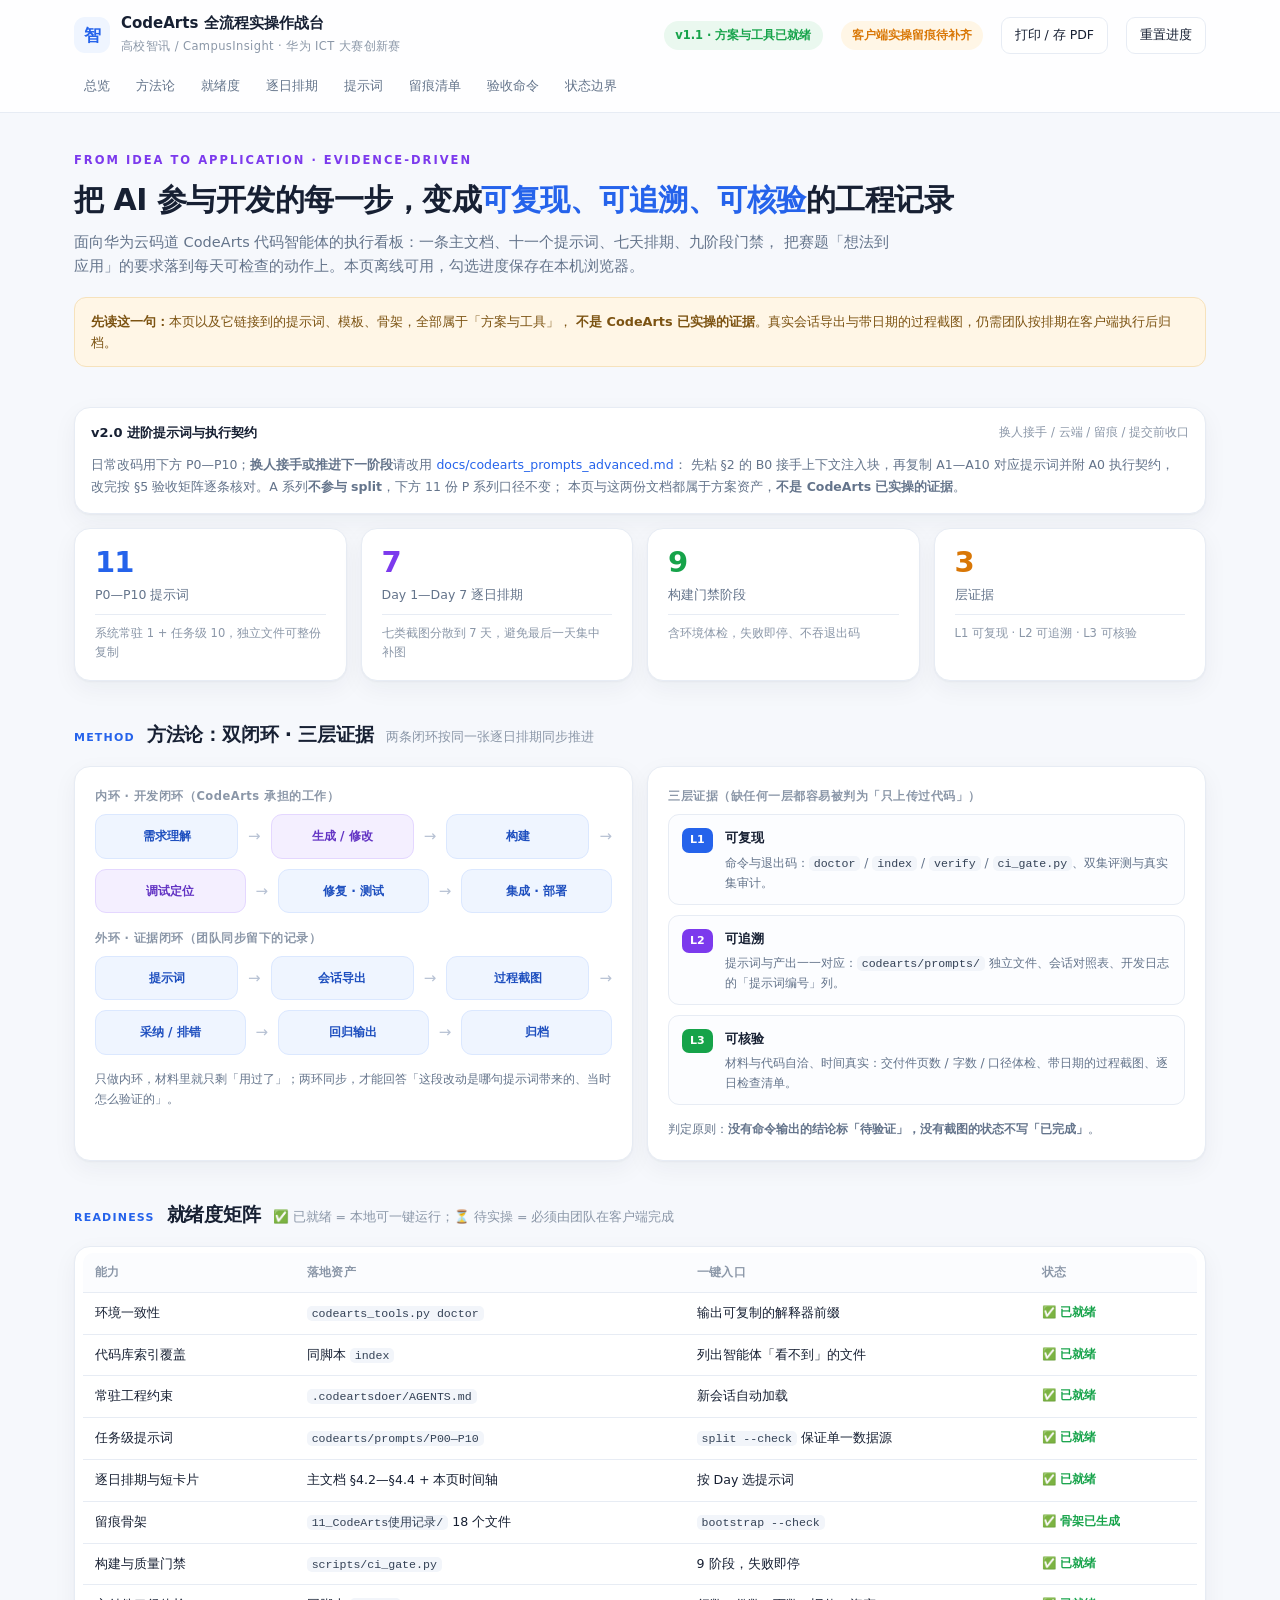
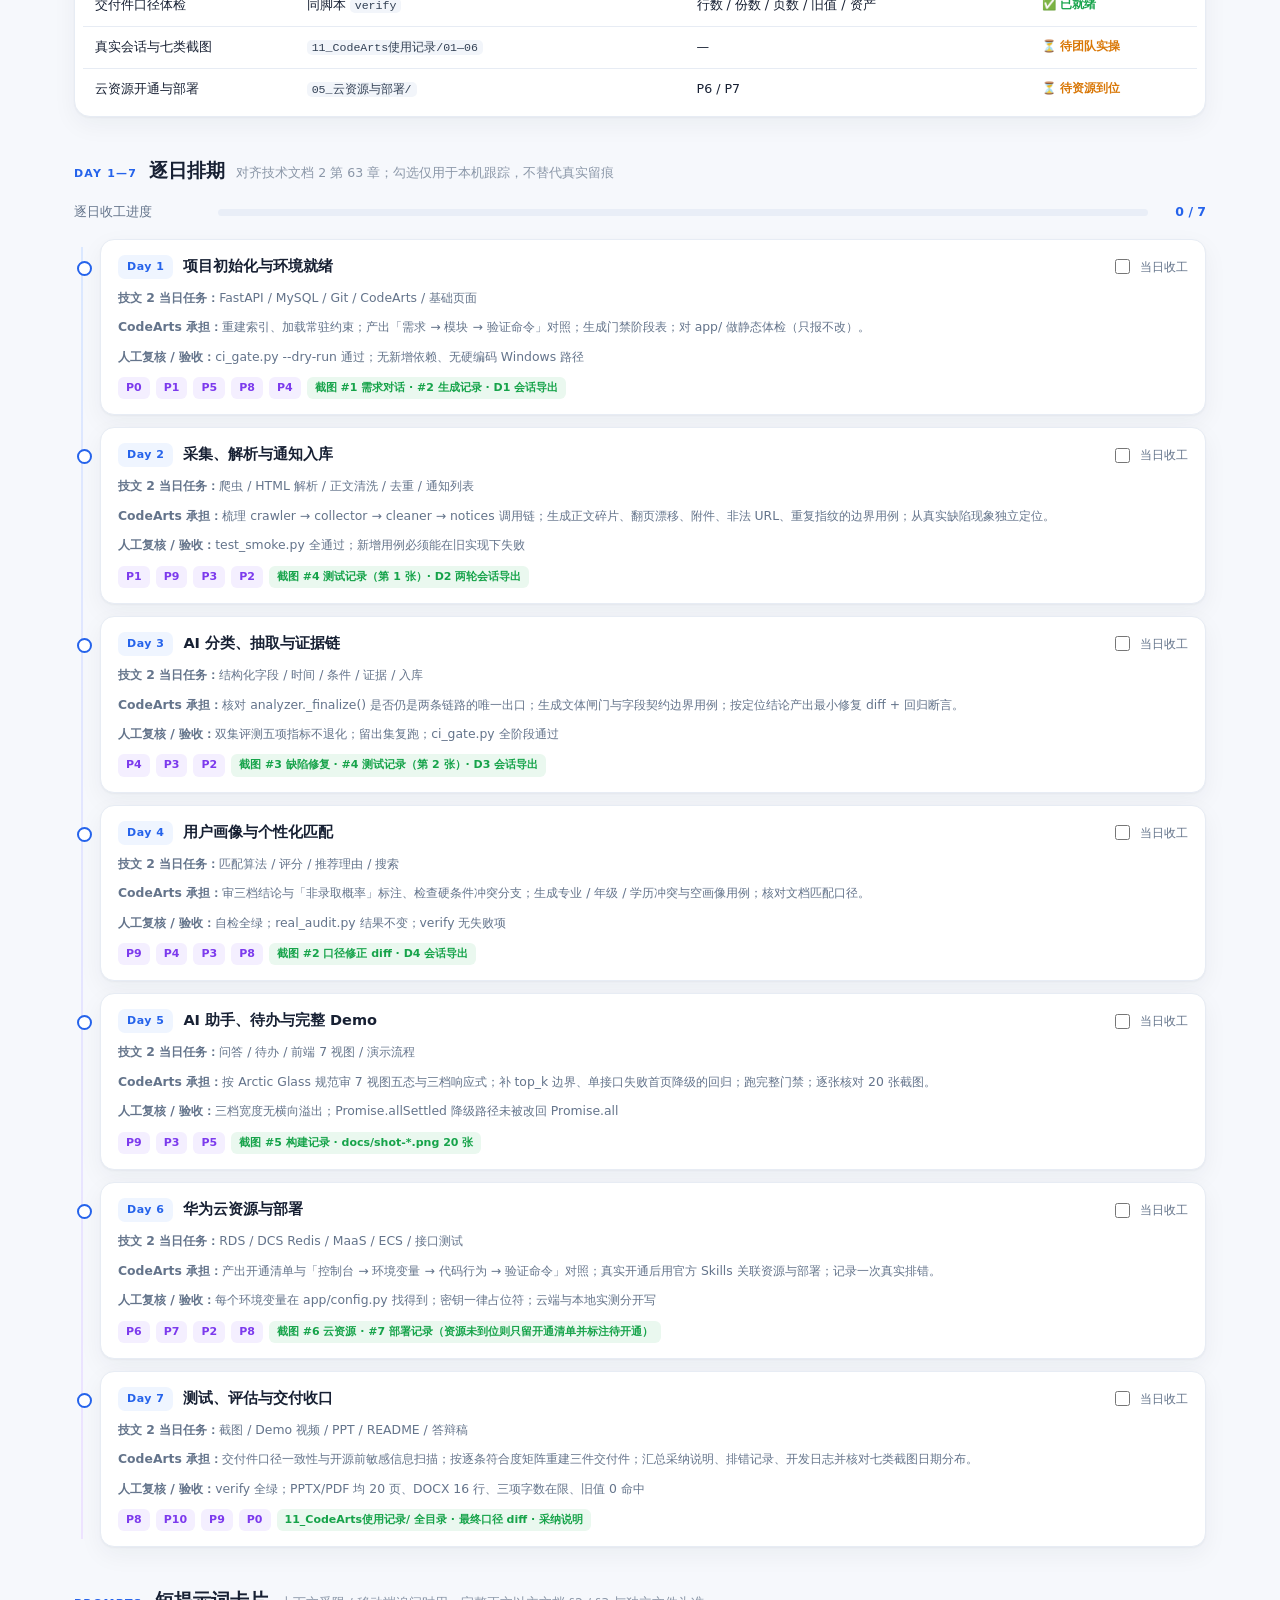
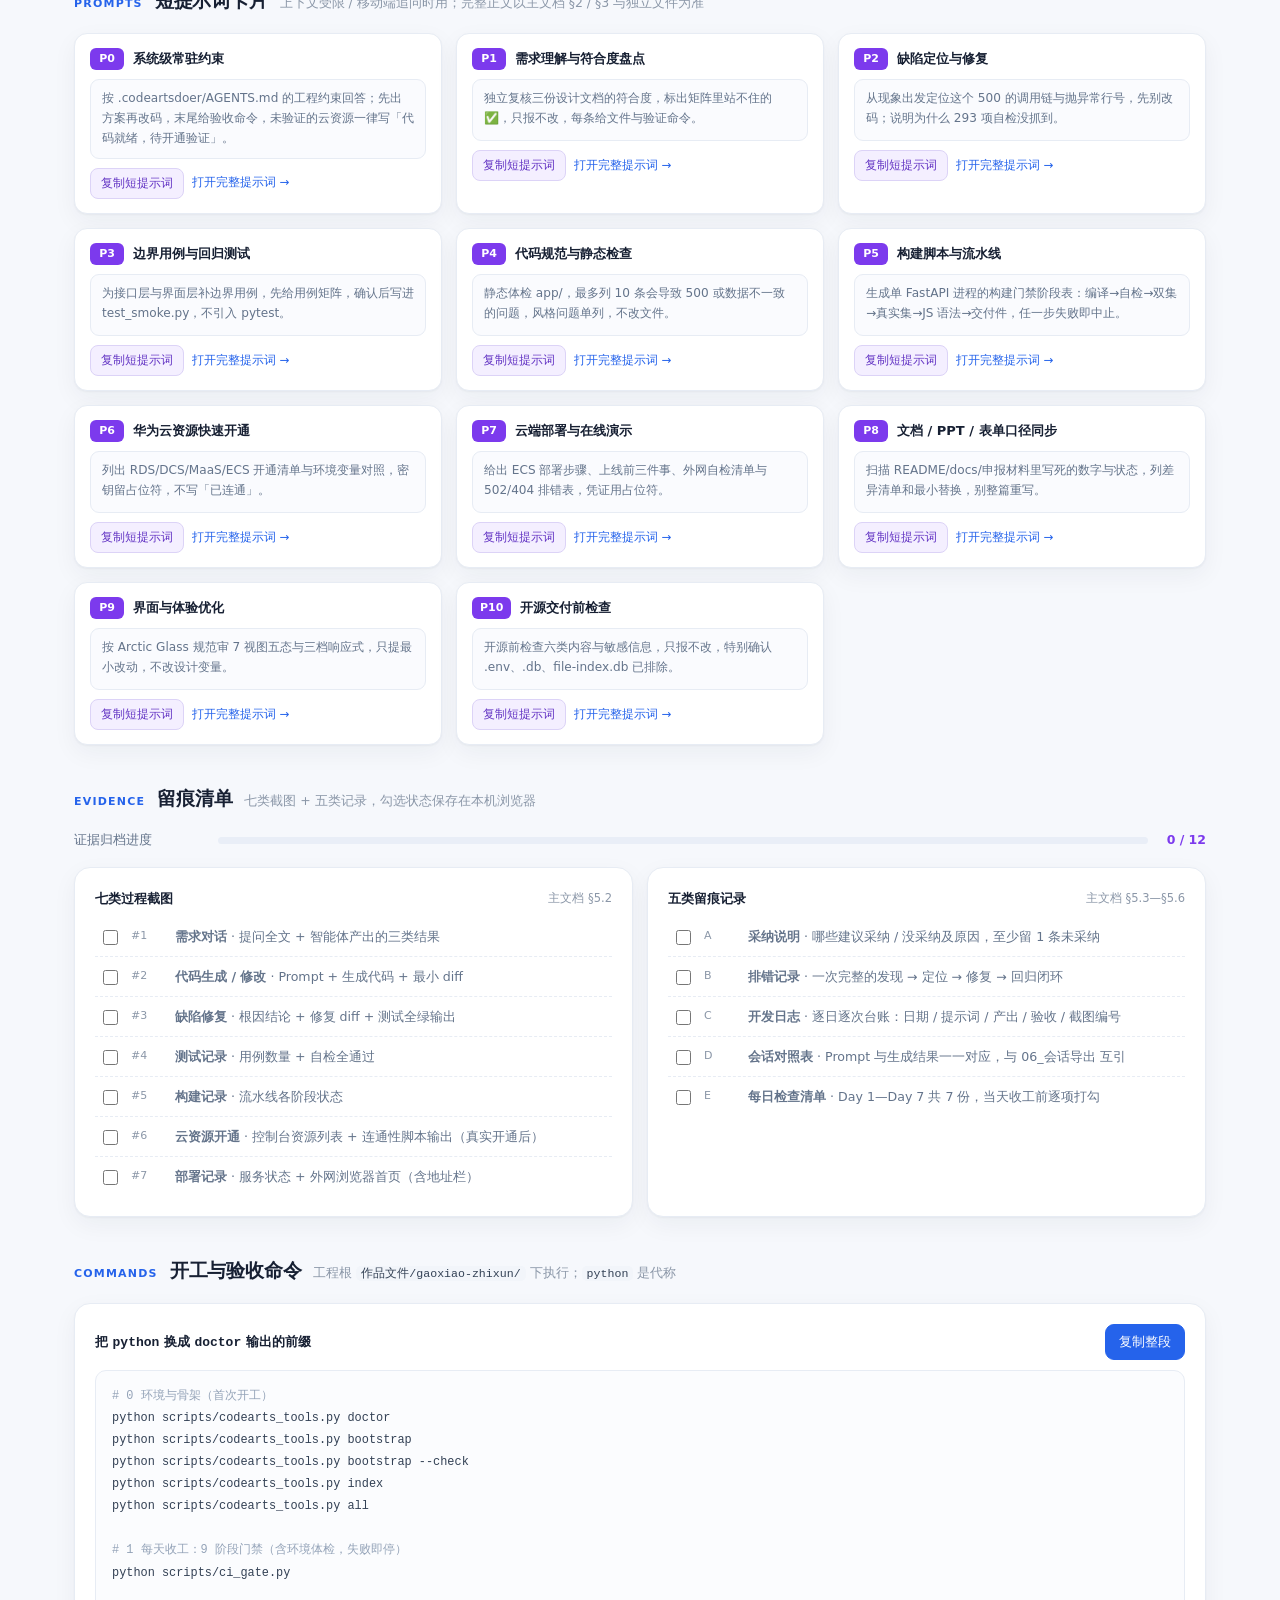
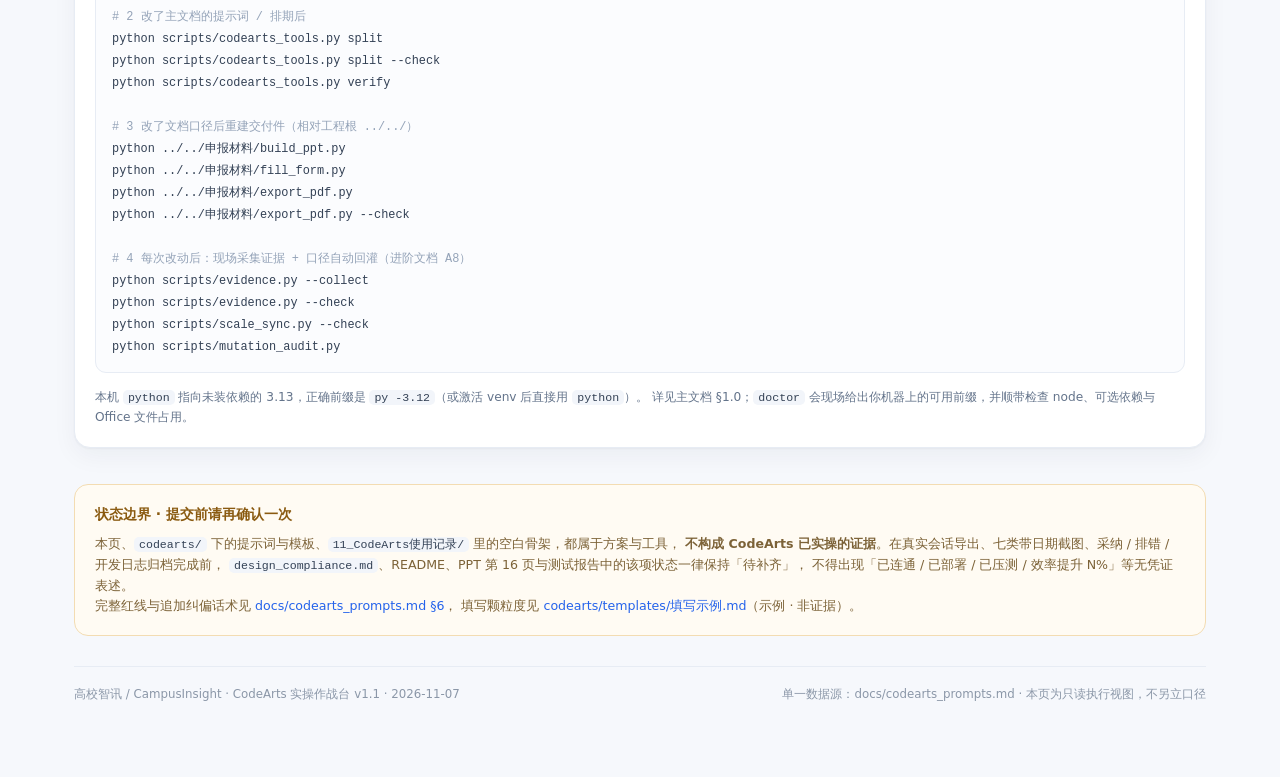
==== commit 2d66edf7: "feat(a11y): 操作反馈区域改为 live region，读屏可播报操作结果" ====
--- a/codearts/CodeArts实操作战台.html
+++ b/codearts/CodeArts实操作战台.html
@@ -442,7 +442,7 @@
 const PROMPTS = [
   {id:"P0",name:"系统级常驻约束",file:"prompts/P00_system.md",text:"按 .codeartsdoer/AGENTS.md 的工程约束回答；先出方案再改码，末尾给验收命令，未验证的云资源一律写「代码就绪，待开通验证」。"},
   {id:"P1",name:"需求理解与符合度盘点",file:"prompts/P01_requirements.md",text:"独立复核三份设计文档的符合度，标出矩阵里站不住的 ✅，只报不改，每条给文件与验证命令。"},
-  {id:"P2",name:"缺陷定位与修复",file:"prompts/P02_bugfix.md",text:"从现象出发定位这个 500 的调用链与抛异常行号，先别改码；说明为什么 292 项自检没抓到。"},
+  {id:"P2",name:"缺陷定位与修复",file:"prompts/P02_bugfix.md",text:"从现象出发定位这个 500 的调用链与抛异常行号，先别改码；说明为什么 293 项自检没抓到。"},
   {id:"P3",name:"边界用例与回归测试",file:"prompts/P03_tests.md",text:"为接口层与界面层补边界用例，先给用例矩阵，确认后写进 test_smoke.py，不引入 pytest。"},
   {id:"P4",name:"代码规范与静态检查",file:"prompts/P04_static_check.md",text:"静态体检 app/，最多列 10 条会导致 500 或数据不一致的问题，风格问题单列，不改文件。"},
   {id:"P5",name:"构建脚本与流水线",file:"prompts/P05_pipeline.md",text:"生成单 FastAPI 进程的构建门禁阶段表：编译→自检→双集→真实集→JS 语法→交付件，任一步失败即中止。"},
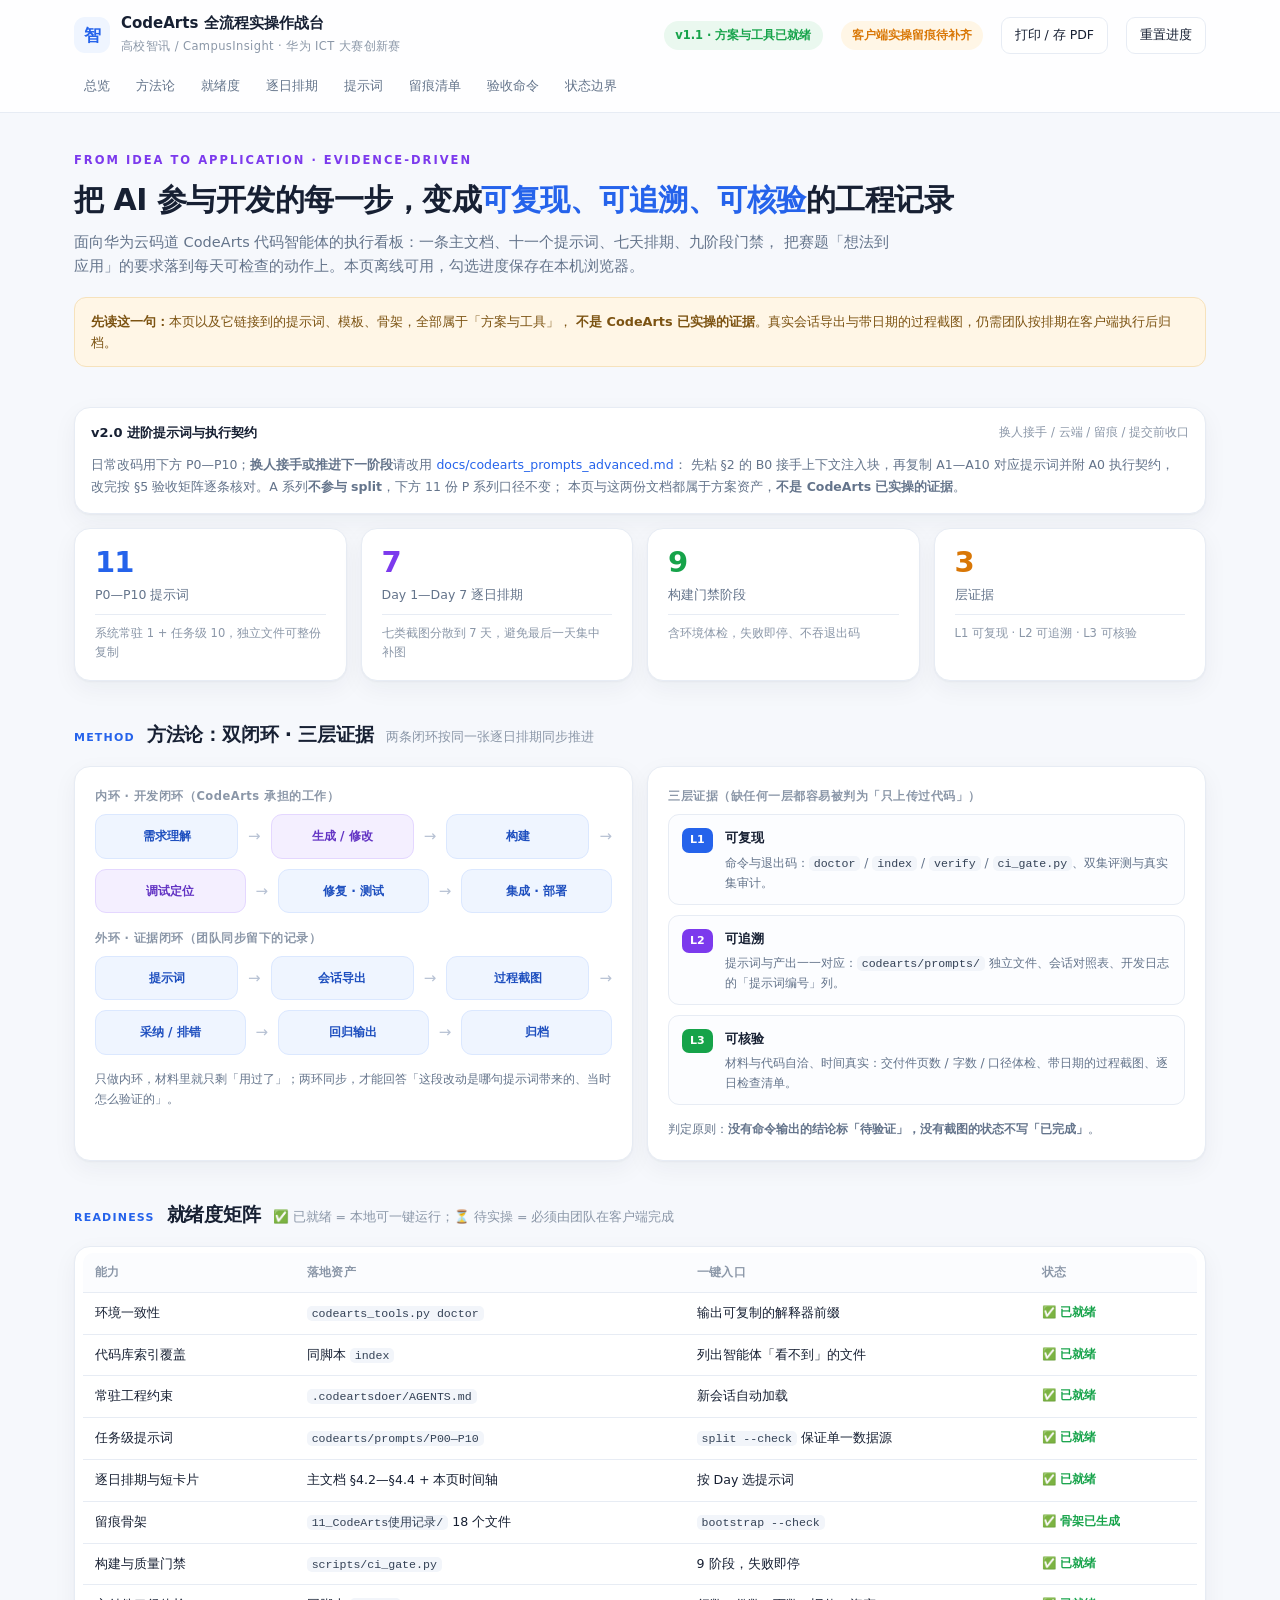
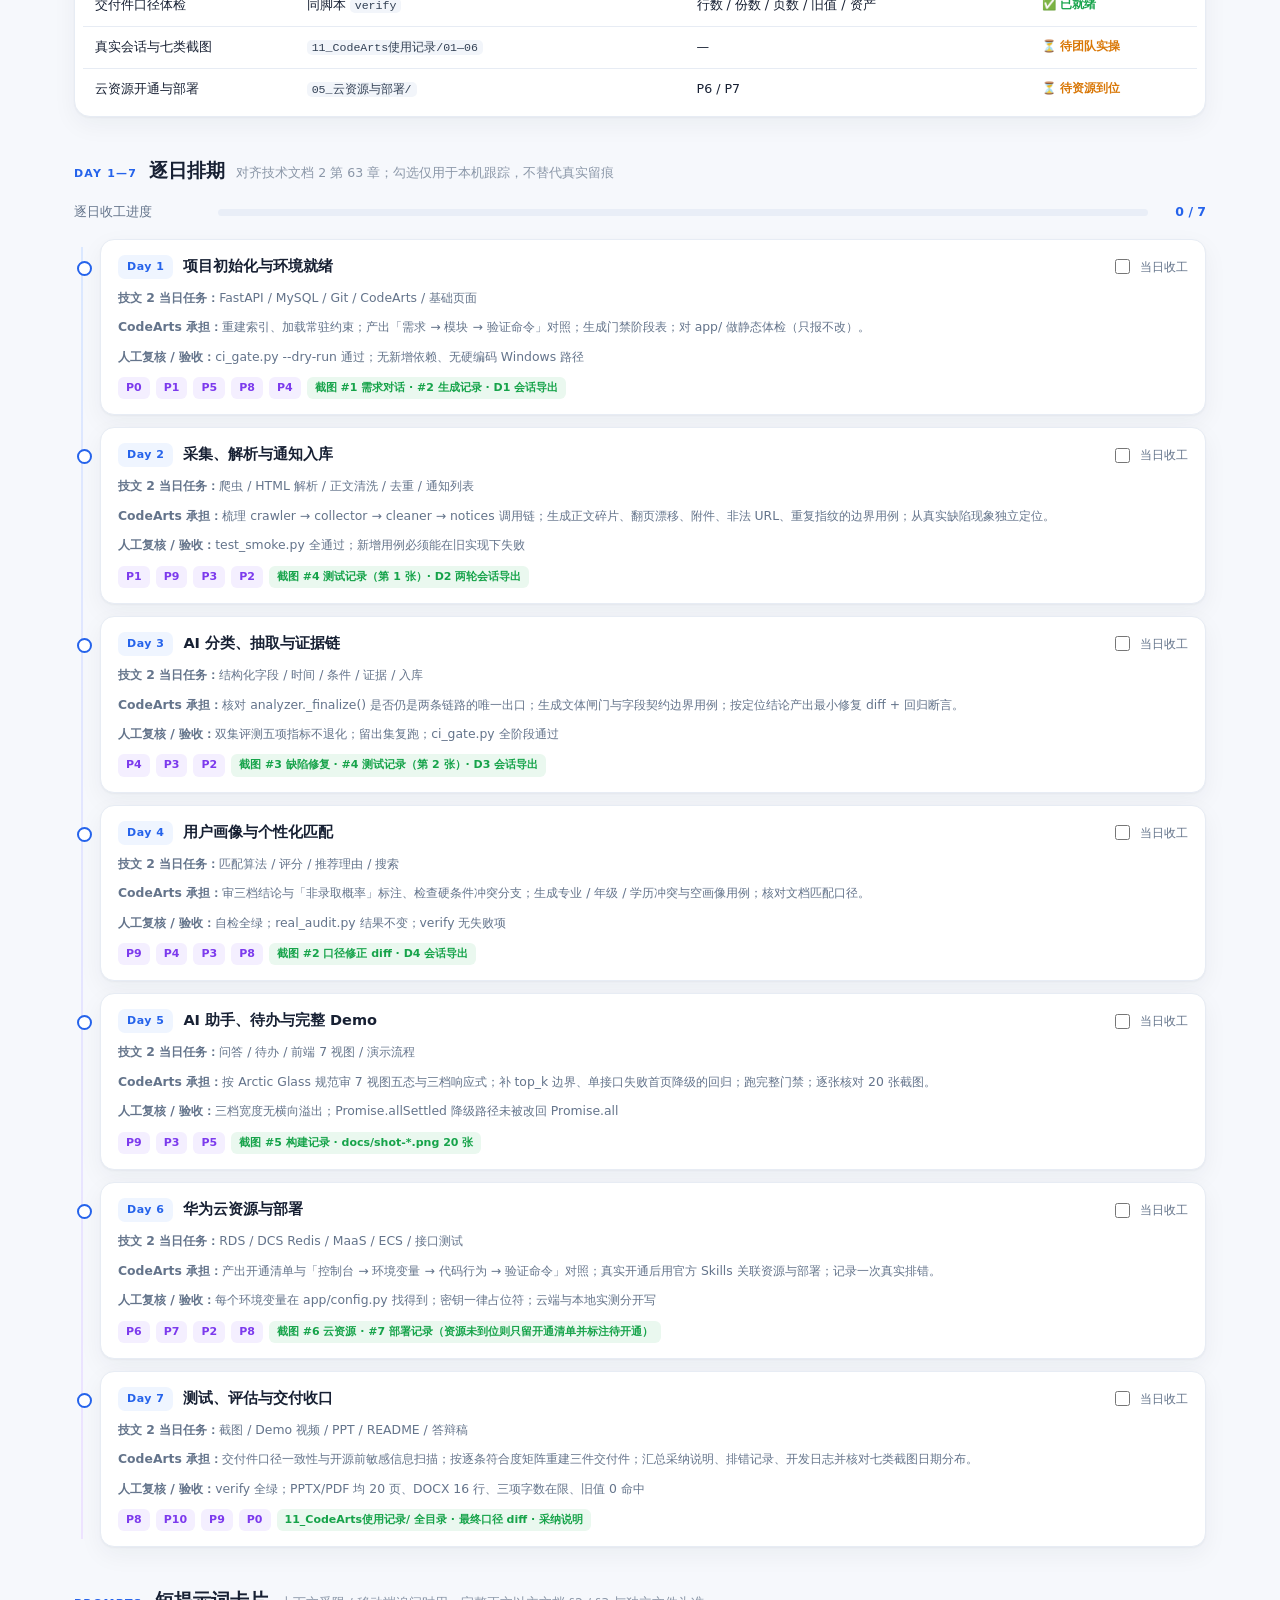
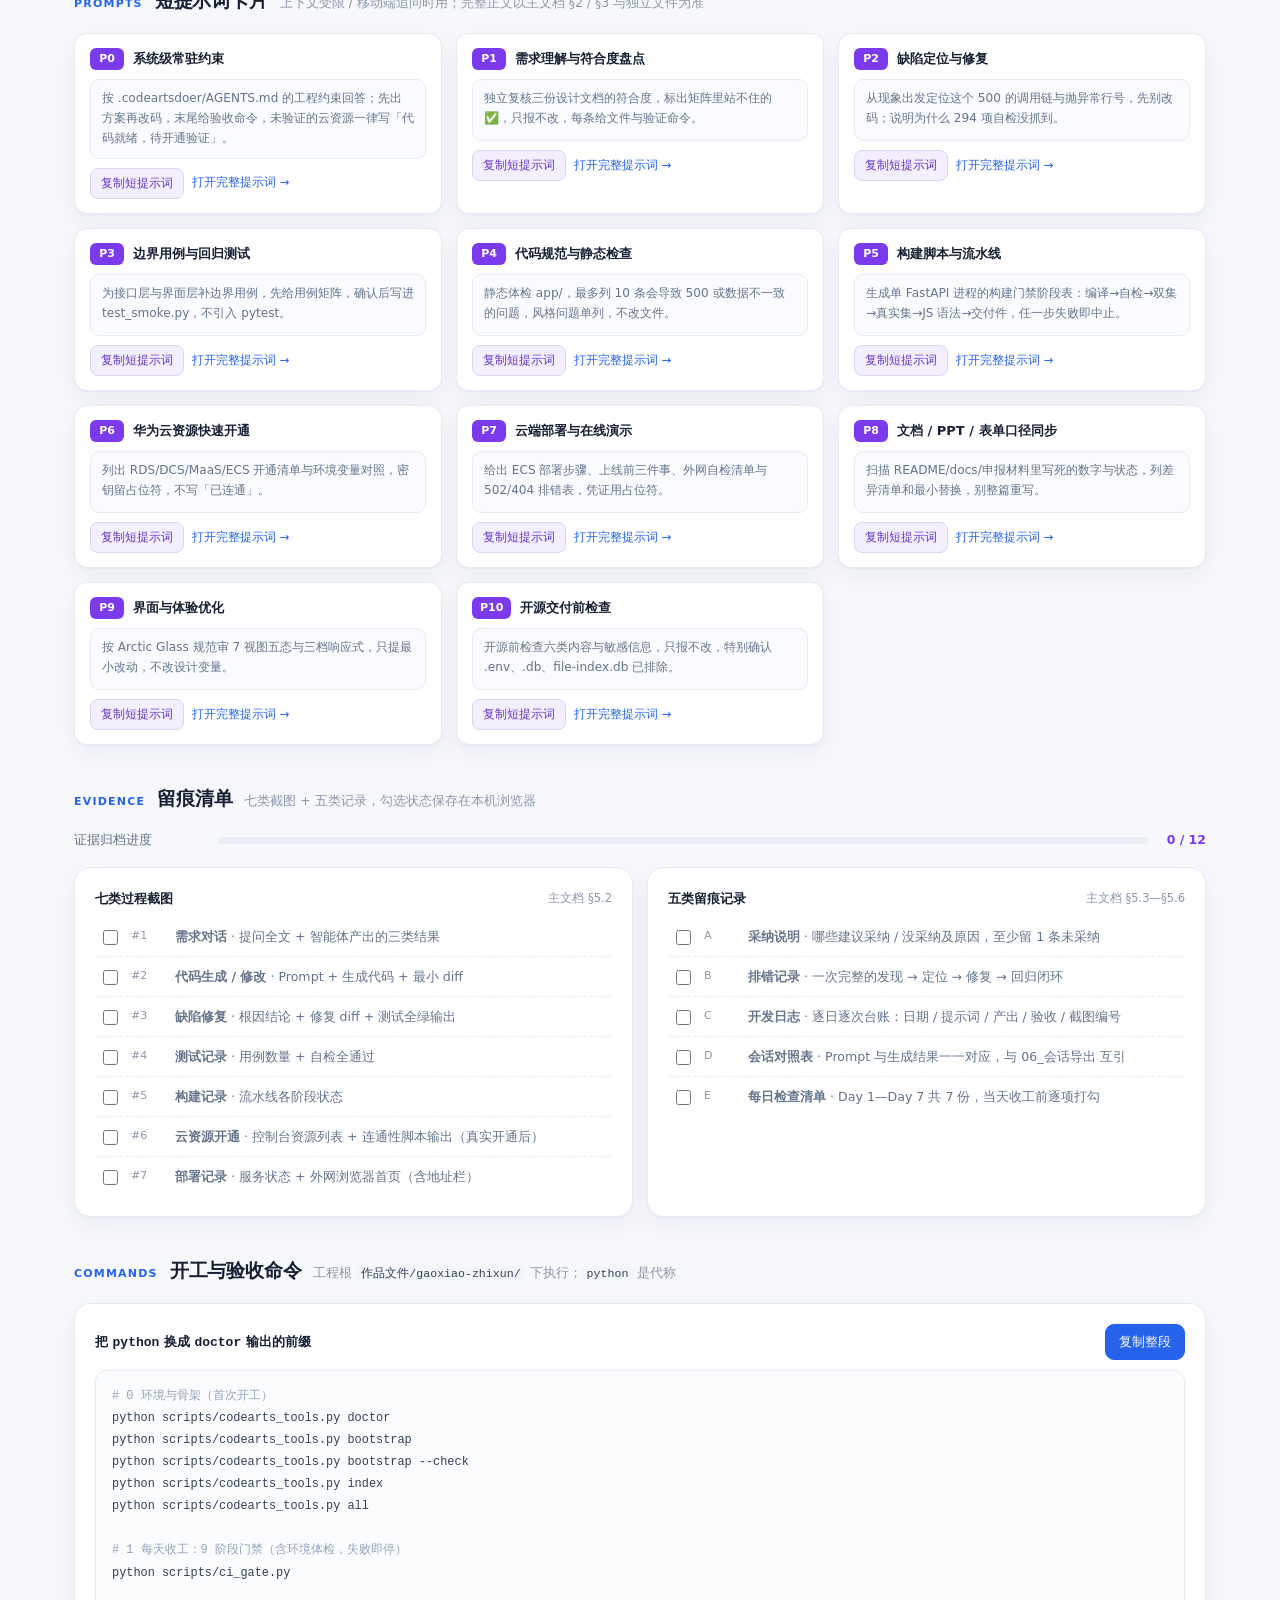
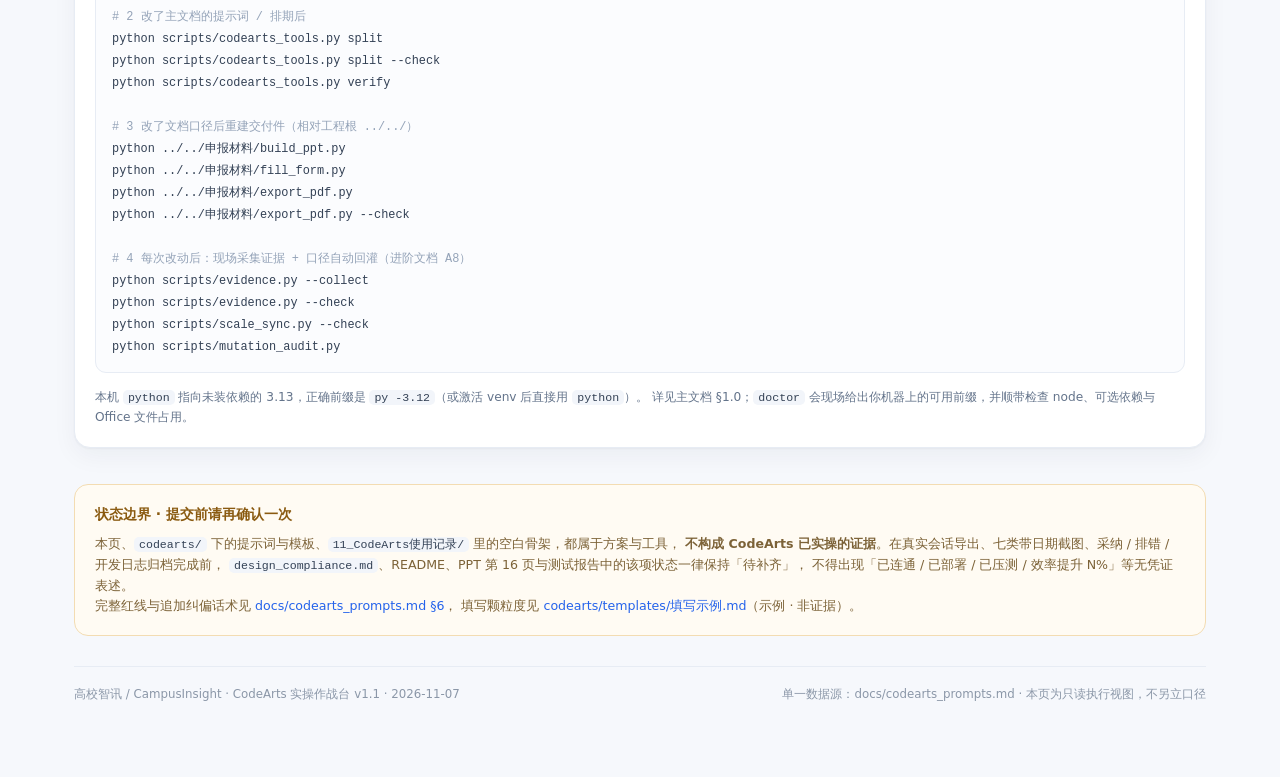
==== commit ad0f8d0e: "feat(a11y): 导航当前项补 aria-current，读屏可判断所在视图" ====
--- a/codearts/CodeArts实操作战台.html
+++ b/codearts/CodeArts实操作战台.html
@@ -442,7 +442,7 @@
 const PROMPTS = [
   {id:"P0",name:"系统级常驻约束",file:"prompts/P00_system.md",text:"按 .codeartsdoer/AGENTS.md 的工程约束回答；先出方案再改码，末尾给验收命令，未验证的云资源一律写「代码就绪，待开通验证」。"},
   {id:"P1",name:"需求理解与符合度盘点",file:"prompts/P01_requirements.md",text:"独立复核三份设计文档的符合度，标出矩阵里站不住的 ✅，只报不改，每条给文件与验证命令。"},
-  {id:"P2",name:"缺陷定位与修复",file:"prompts/P02_bugfix.md",text:"从现象出发定位这个 500 的调用链与抛异常行号，先别改码；说明为什么 293 项自检没抓到。"},
+  {id:"P2",name:"缺陷定位与修复",file:"prompts/P02_bugfix.md",text:"从现象出发定位这个 500 的调用链与抛异常行号，先别改码；说明为什么 294 项自检没抓到。"},
   {id:"P3",name:"边界用例与回归测试",file:"prompts/P03_tests.md",text:"为接口层与界面层补边界用例，先给用例矩阵，确认后写进 test_smoke.py，不引入 pytest。"},
   {id:"P4",name:"代码规范与静态检查",file:"prompts/P04_static_check.md",text:"静态体检 app/，最多列 10 条会导致 500 或数据不一致的问题，风格问题单列，不改文件。"},
   {id:"P5",name:"构建脚本与流水线",file:"prompts/P05_pipeline.md",text:"生成单 FastAPI 进程的构建门禁阶段表：编译→自检→双集→真实集→JS 语法→交付件，任一步失败即中止。"},
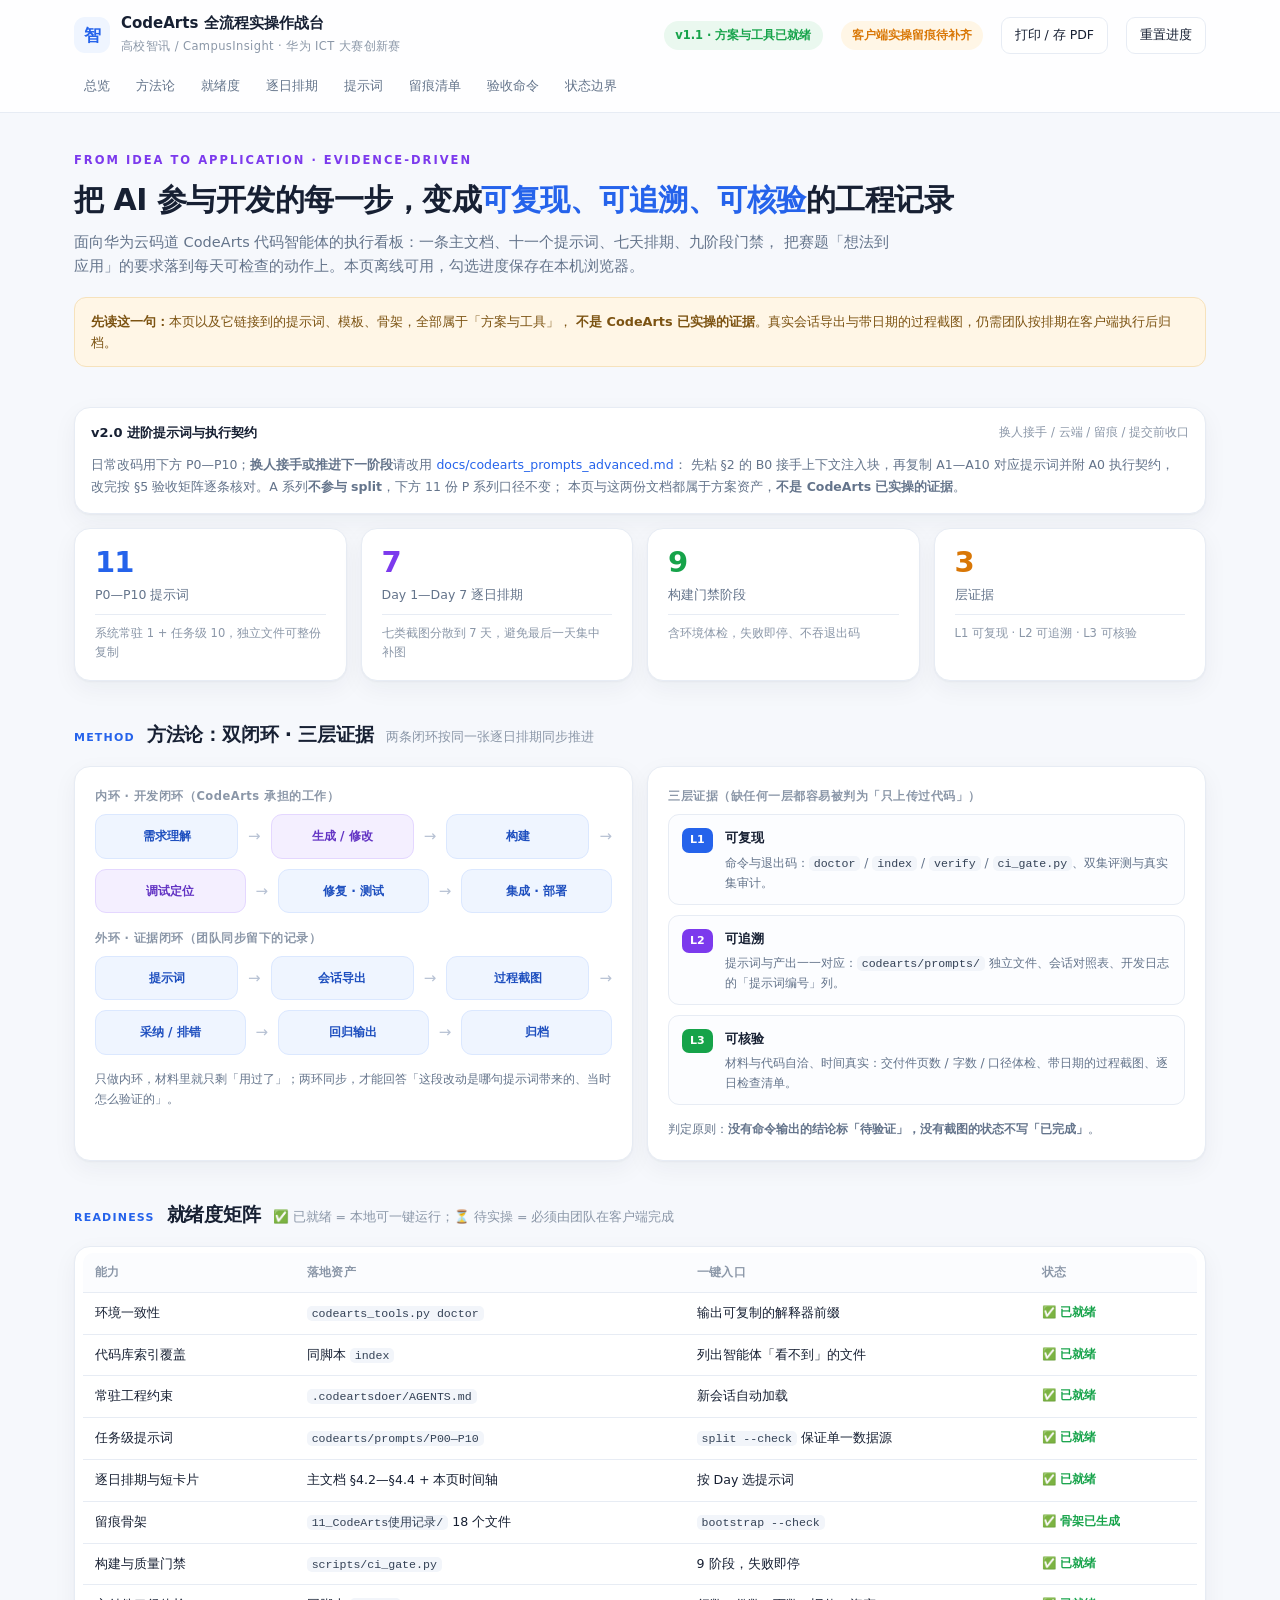
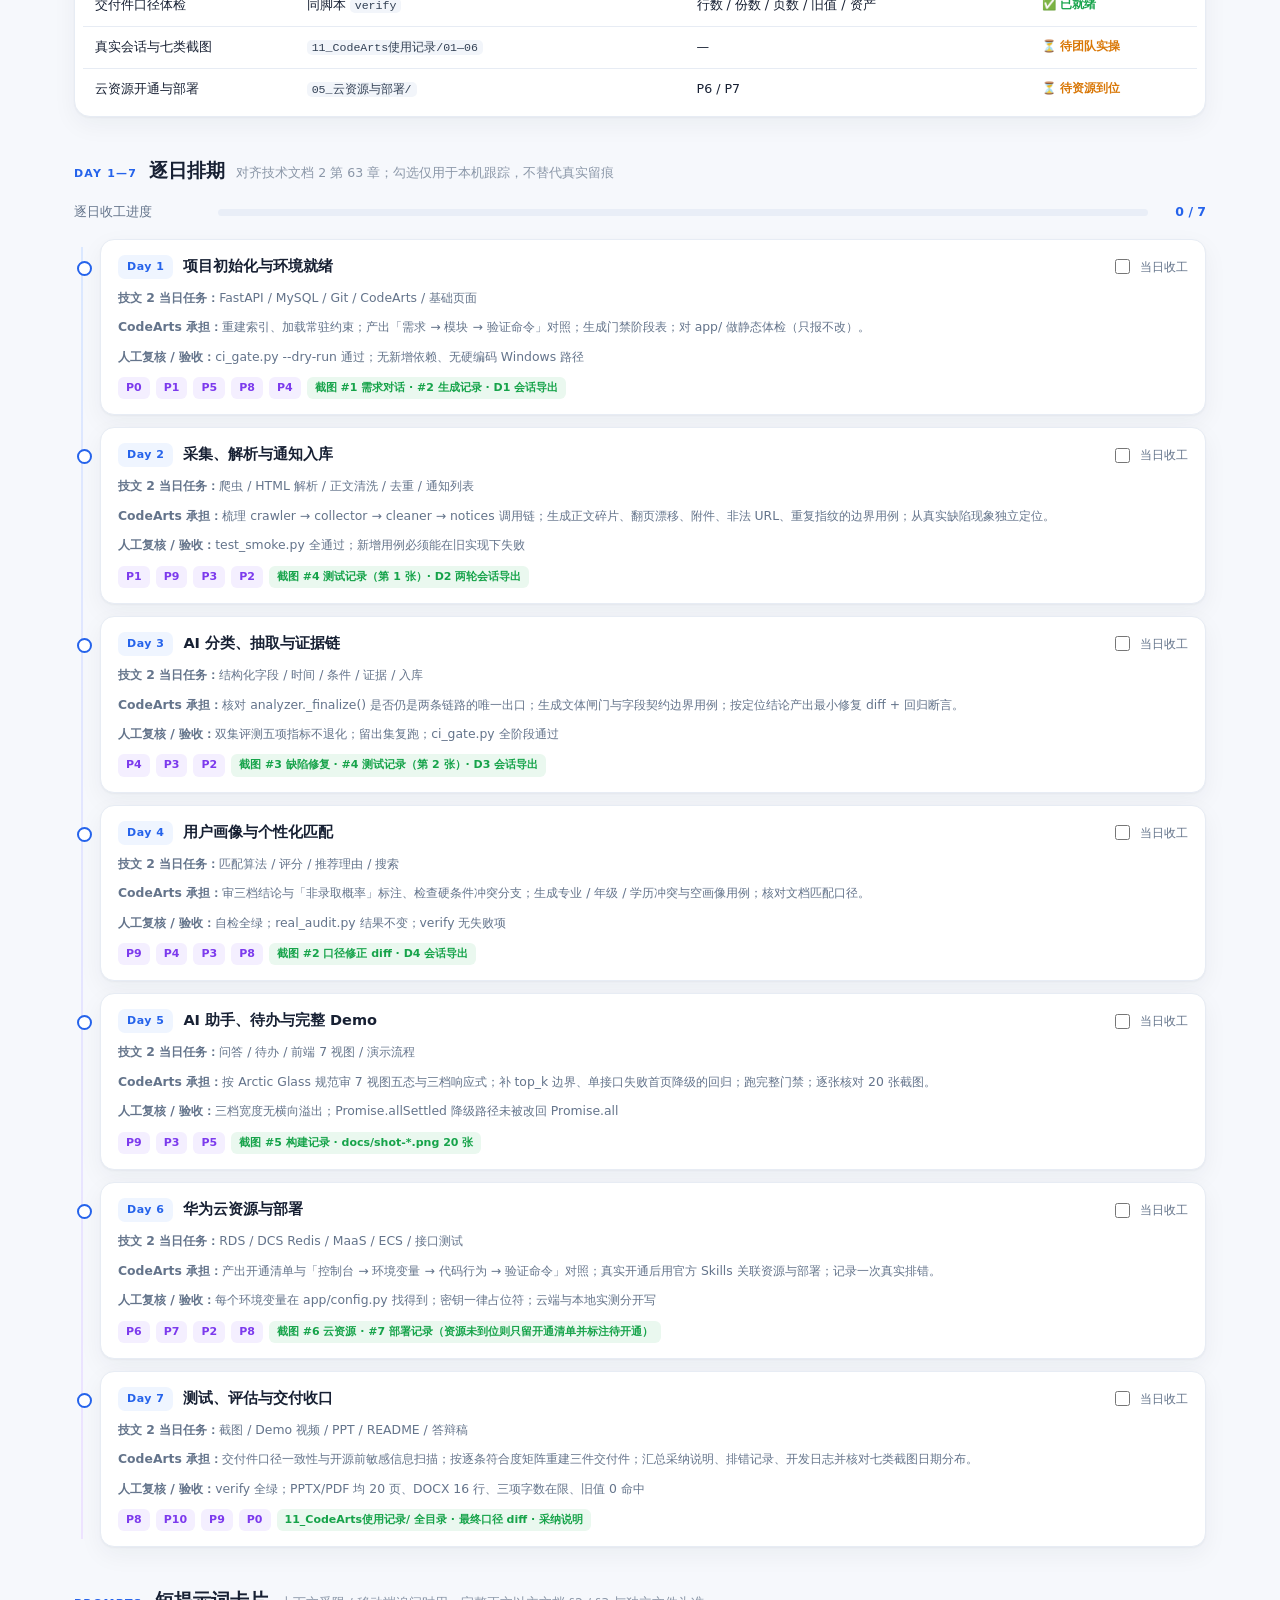
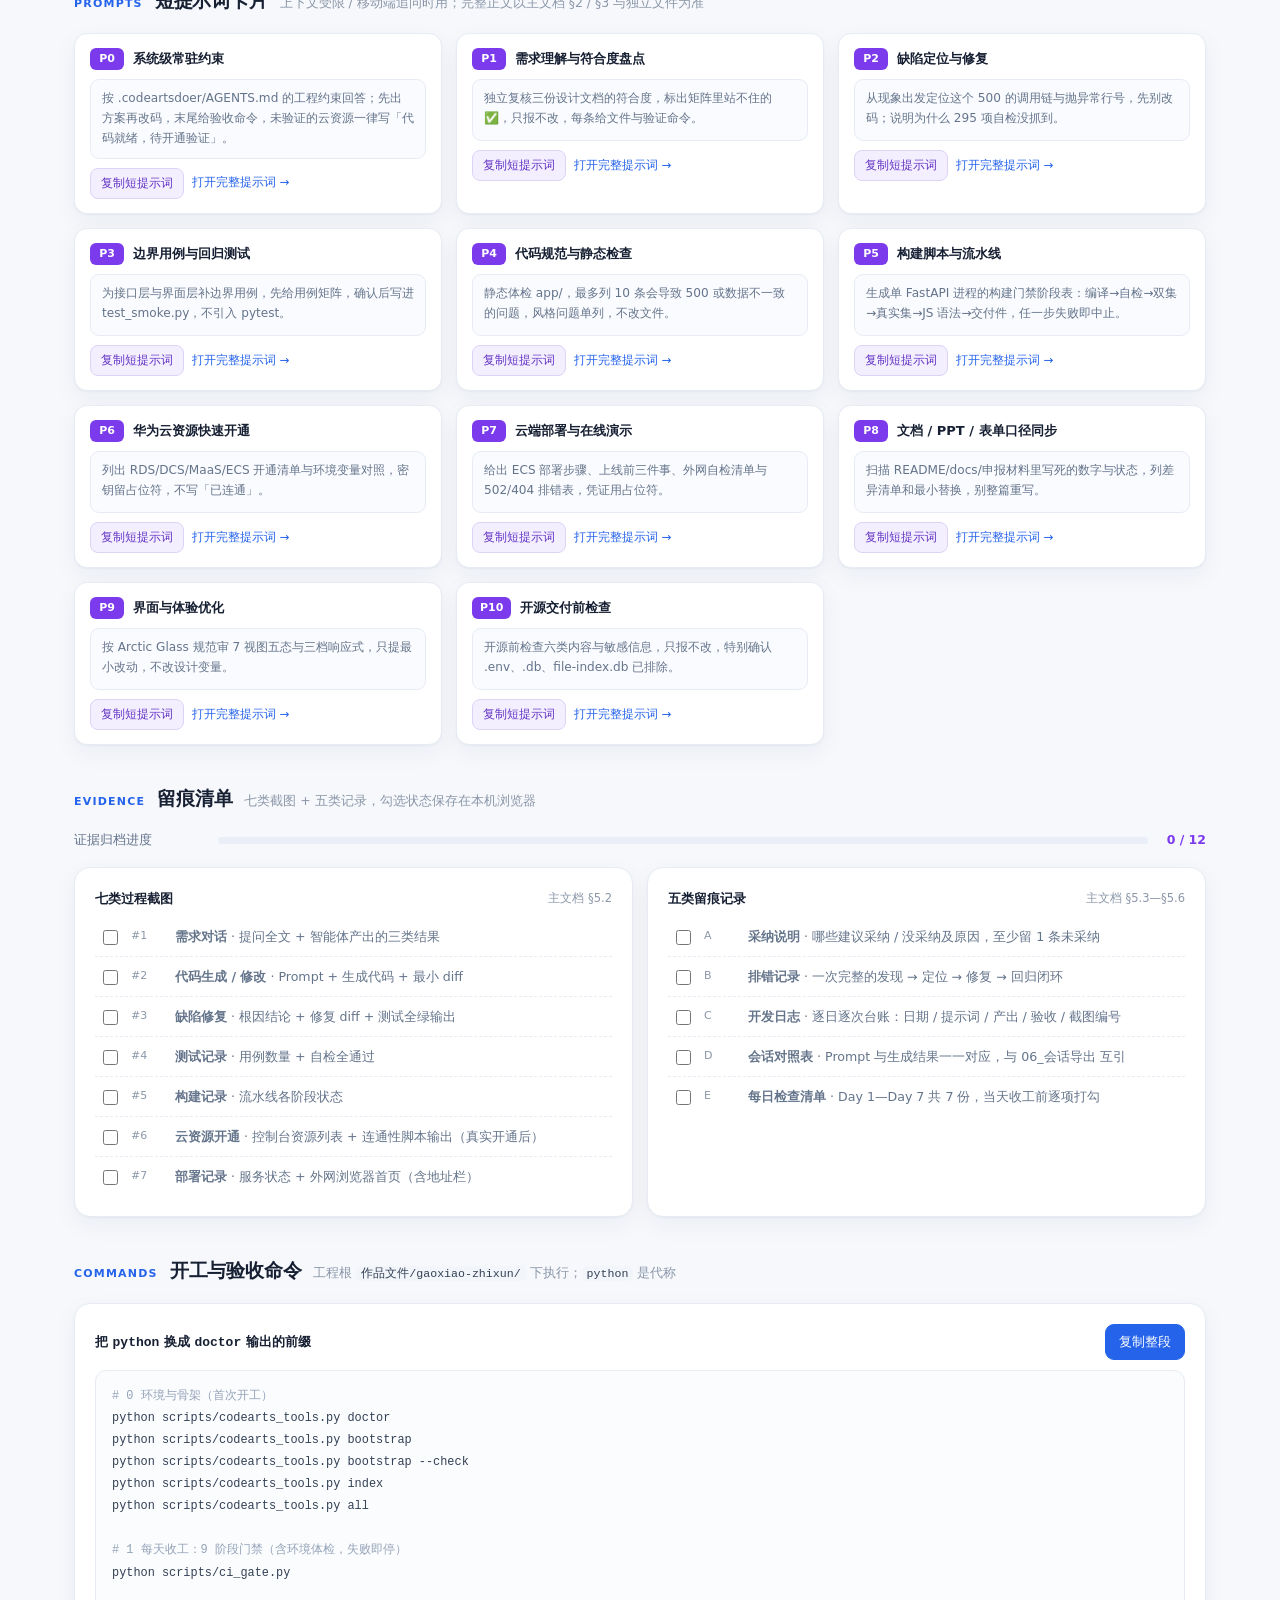
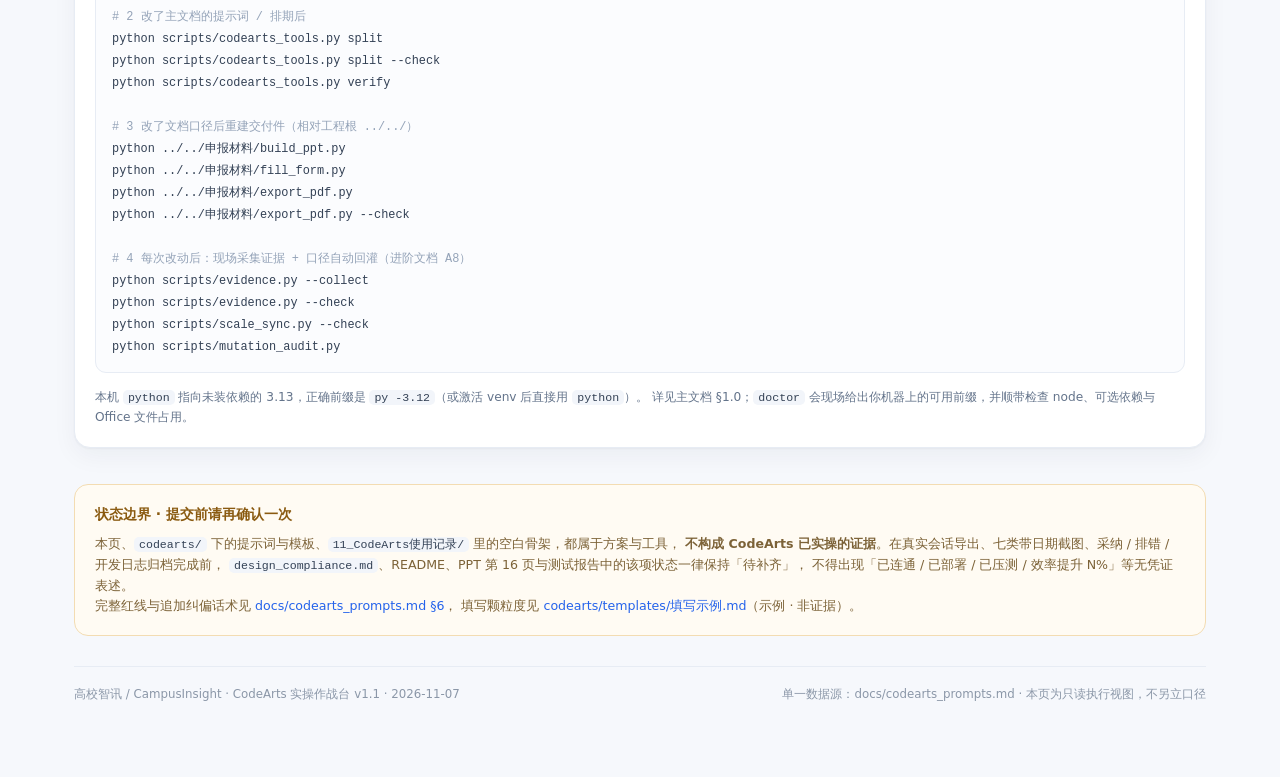
==== commit 240c7a5c: "feat(a11y): 地标与表单控件补无障碍名称，静态自检扩展到 17 项" ====
--- a/codearts/CodeArts实操作战台.html
+++ b/codearts/CodeArts实操作战台.html
@@ -442,7 +442,7 @@
 const PROMPTS = [
   {id:"P0",name:"系统级常驻约束",file:"prompts/P00_system.md",text:"按 .codeartsdoer/AGENTS.md 的工程约束回答；先出方案再改码，末尾给验收命令，未验证的云资源一律写「代码就绪，待开通验证」。"},
   {id:"P1",name:"需求理解与符合度盘点",file:"prompts/P01_requirements.md",text:"独立复核三份设计文档的符合度，标出矩阵里站不住的 ✅，只报不改，每条给文件与验证命令。"},
-  {id:"P2",name:"缺陷定位与修复",file:"prompts/P02_bugfix.md",text:"从现象出发定位这个 500 的调用链与抛异常行号，先别改码；说明为什么 294 项自检没抓到。"},
+  {id:"P2",name:"缺陷定位与修复",file:"prompts/P02_bugfix.md",text:"从现象出发定位这个 500 的调用链与抛异常行号，先别改码；说明为什么 295 项自检没抓到。"},
   {id:"P3",name:"边界用例与回归测试",file:"prompts/P03_tests.md",text:"为接口层与界面层补边界用例，先给用例矩阵，确认后写进 test_smoke.py，不引入 pytest。"},
   {id:"P4",name:"代码规范与静态检查",file:"prompts/P04_static_check.md",text:"静态体检 app/，最多列 10 条会导致 500 或数据不一致的问题，风格问题单列，不改文件。"},
   {id:"P5",name:"构建脚本与流水线",file:"prompts/P05_pipeline.md",text:"生成单 FastAPI 进程的构建门禁阶段表：编译→自检→双集→真实集→JS 语法→交付件，任一步失败即中止。"},
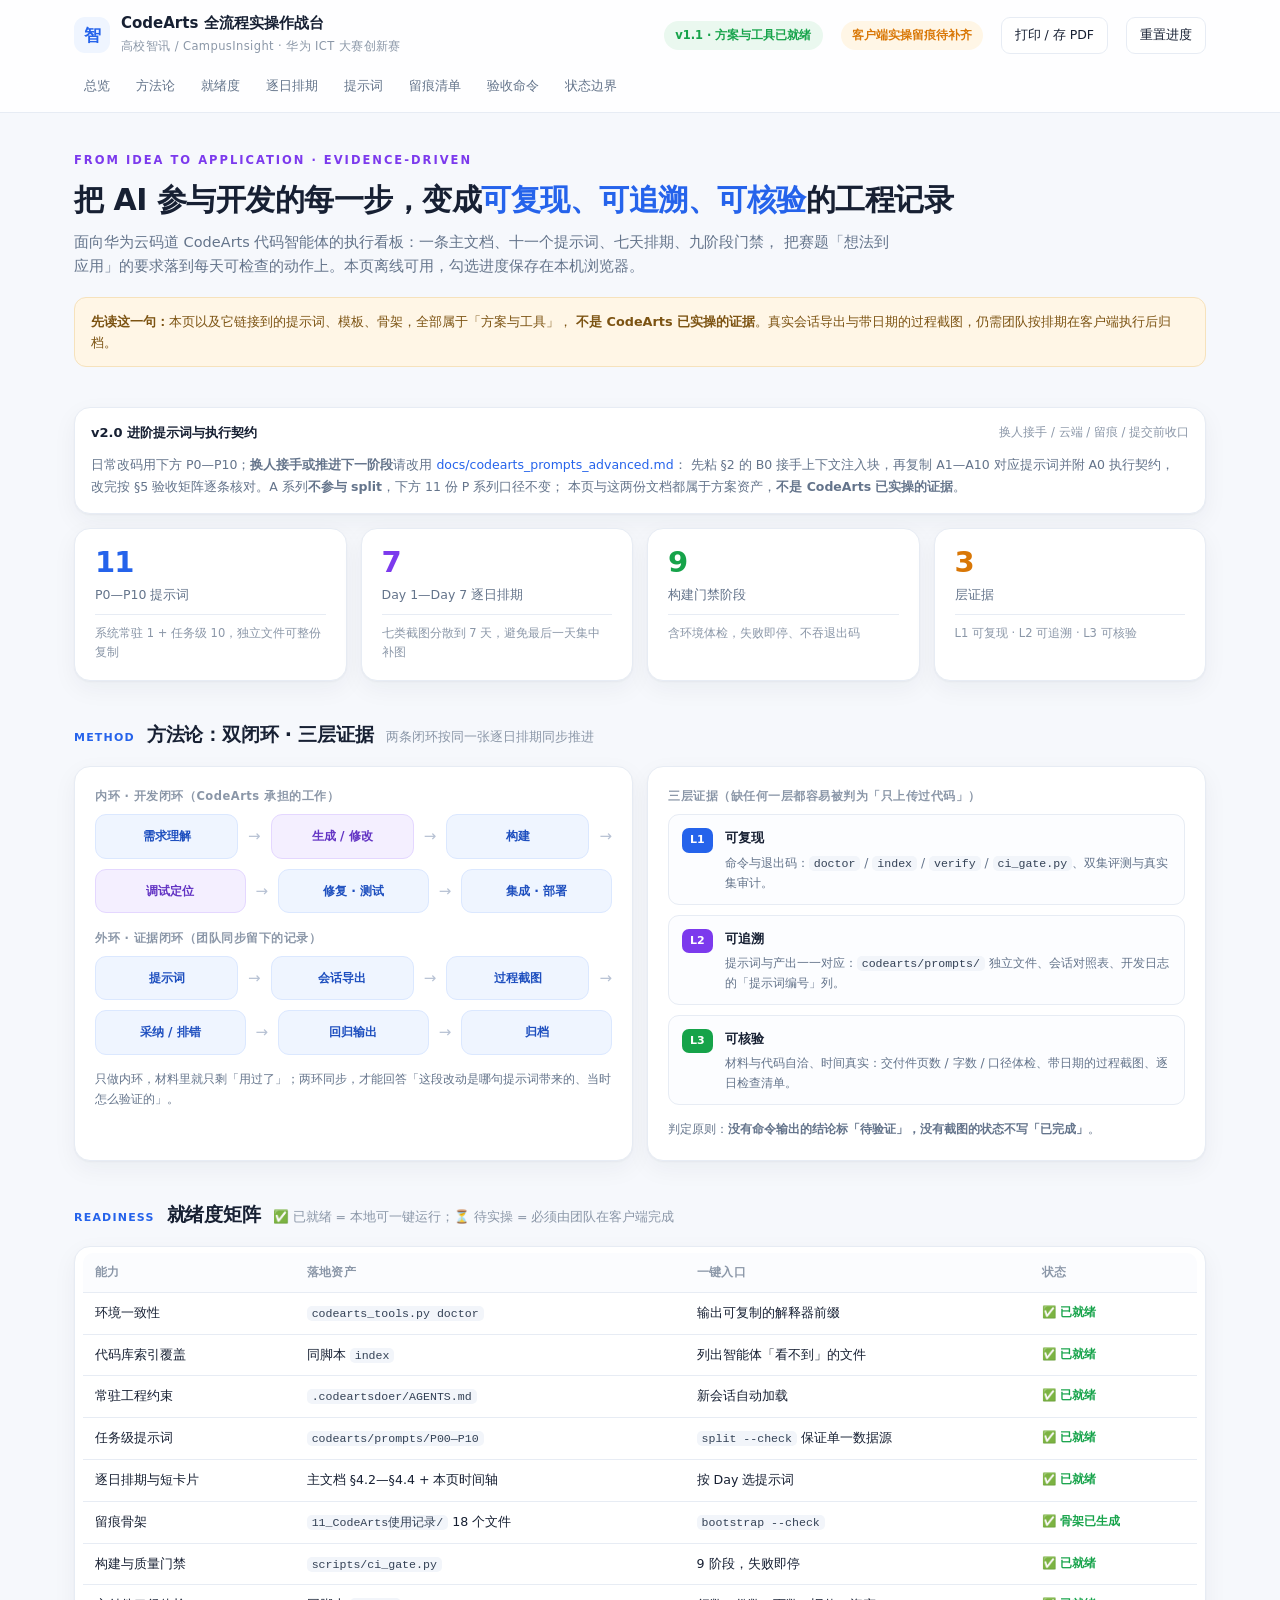
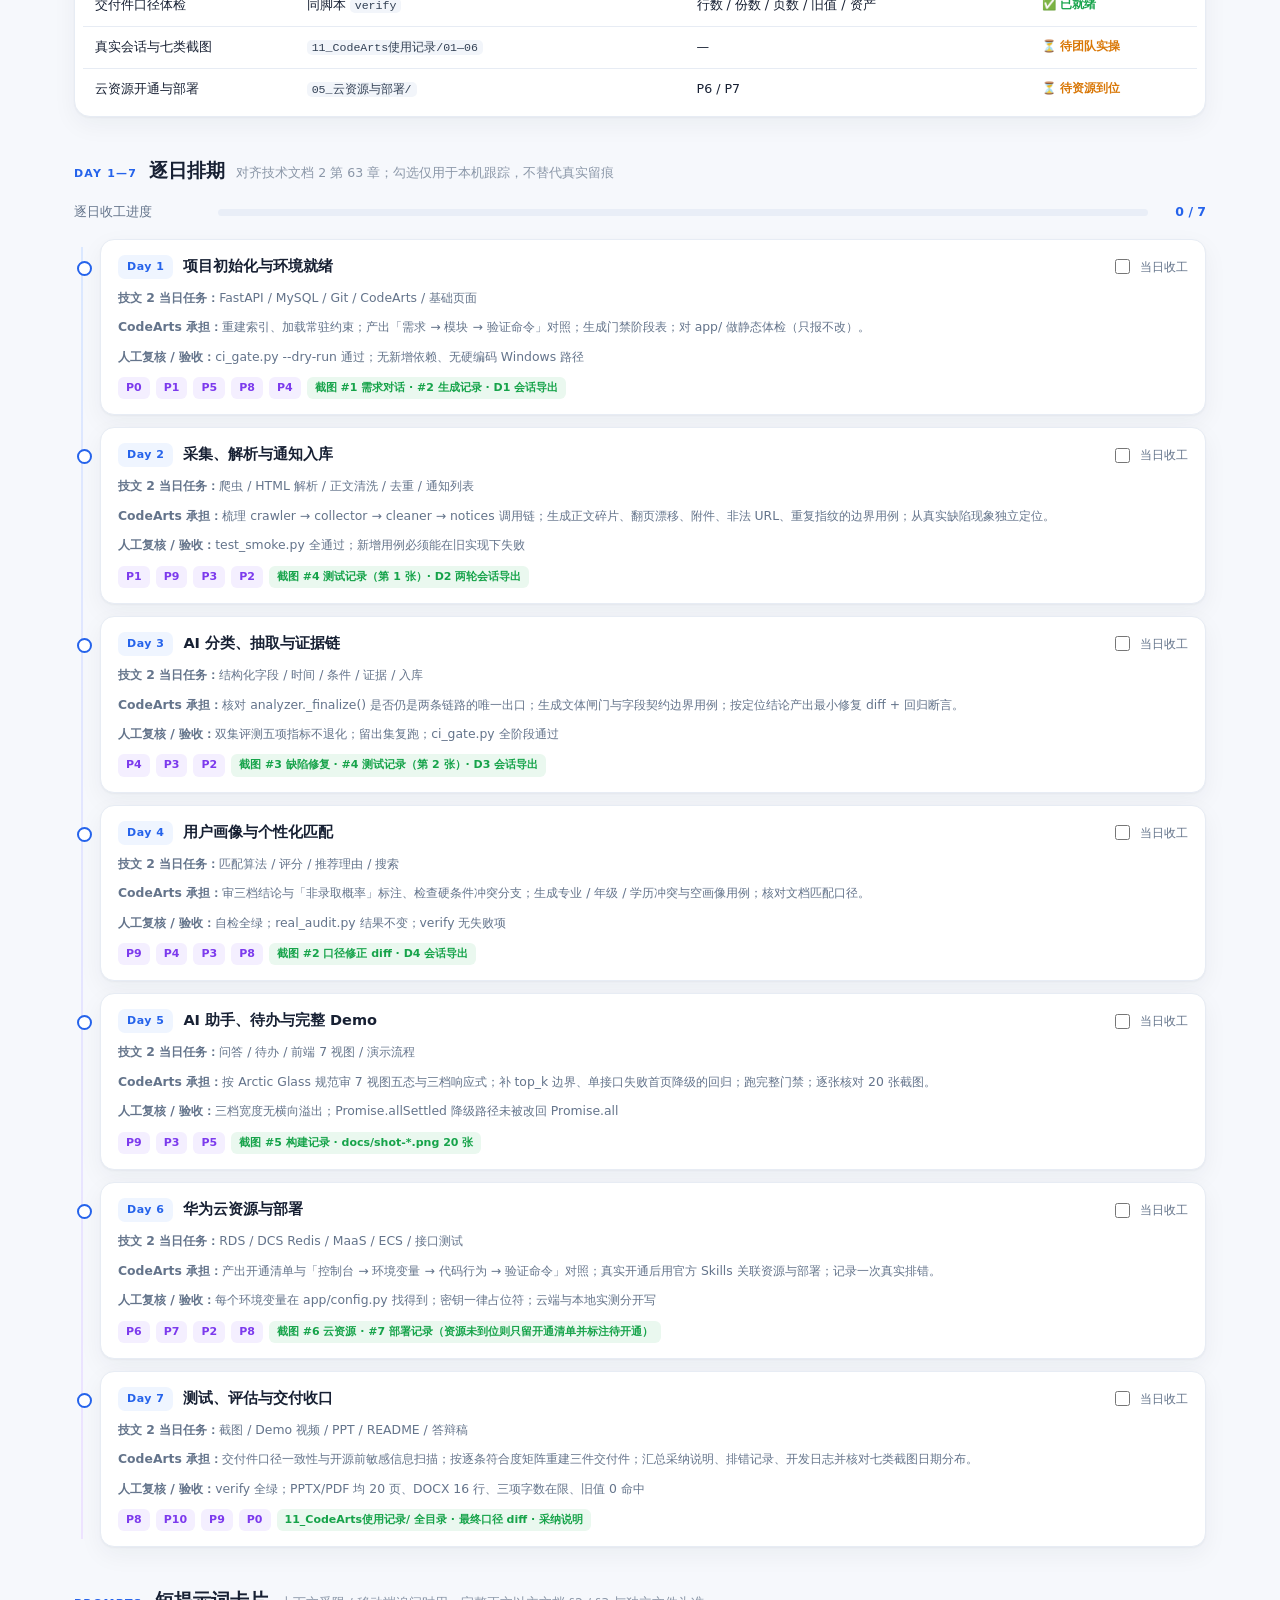
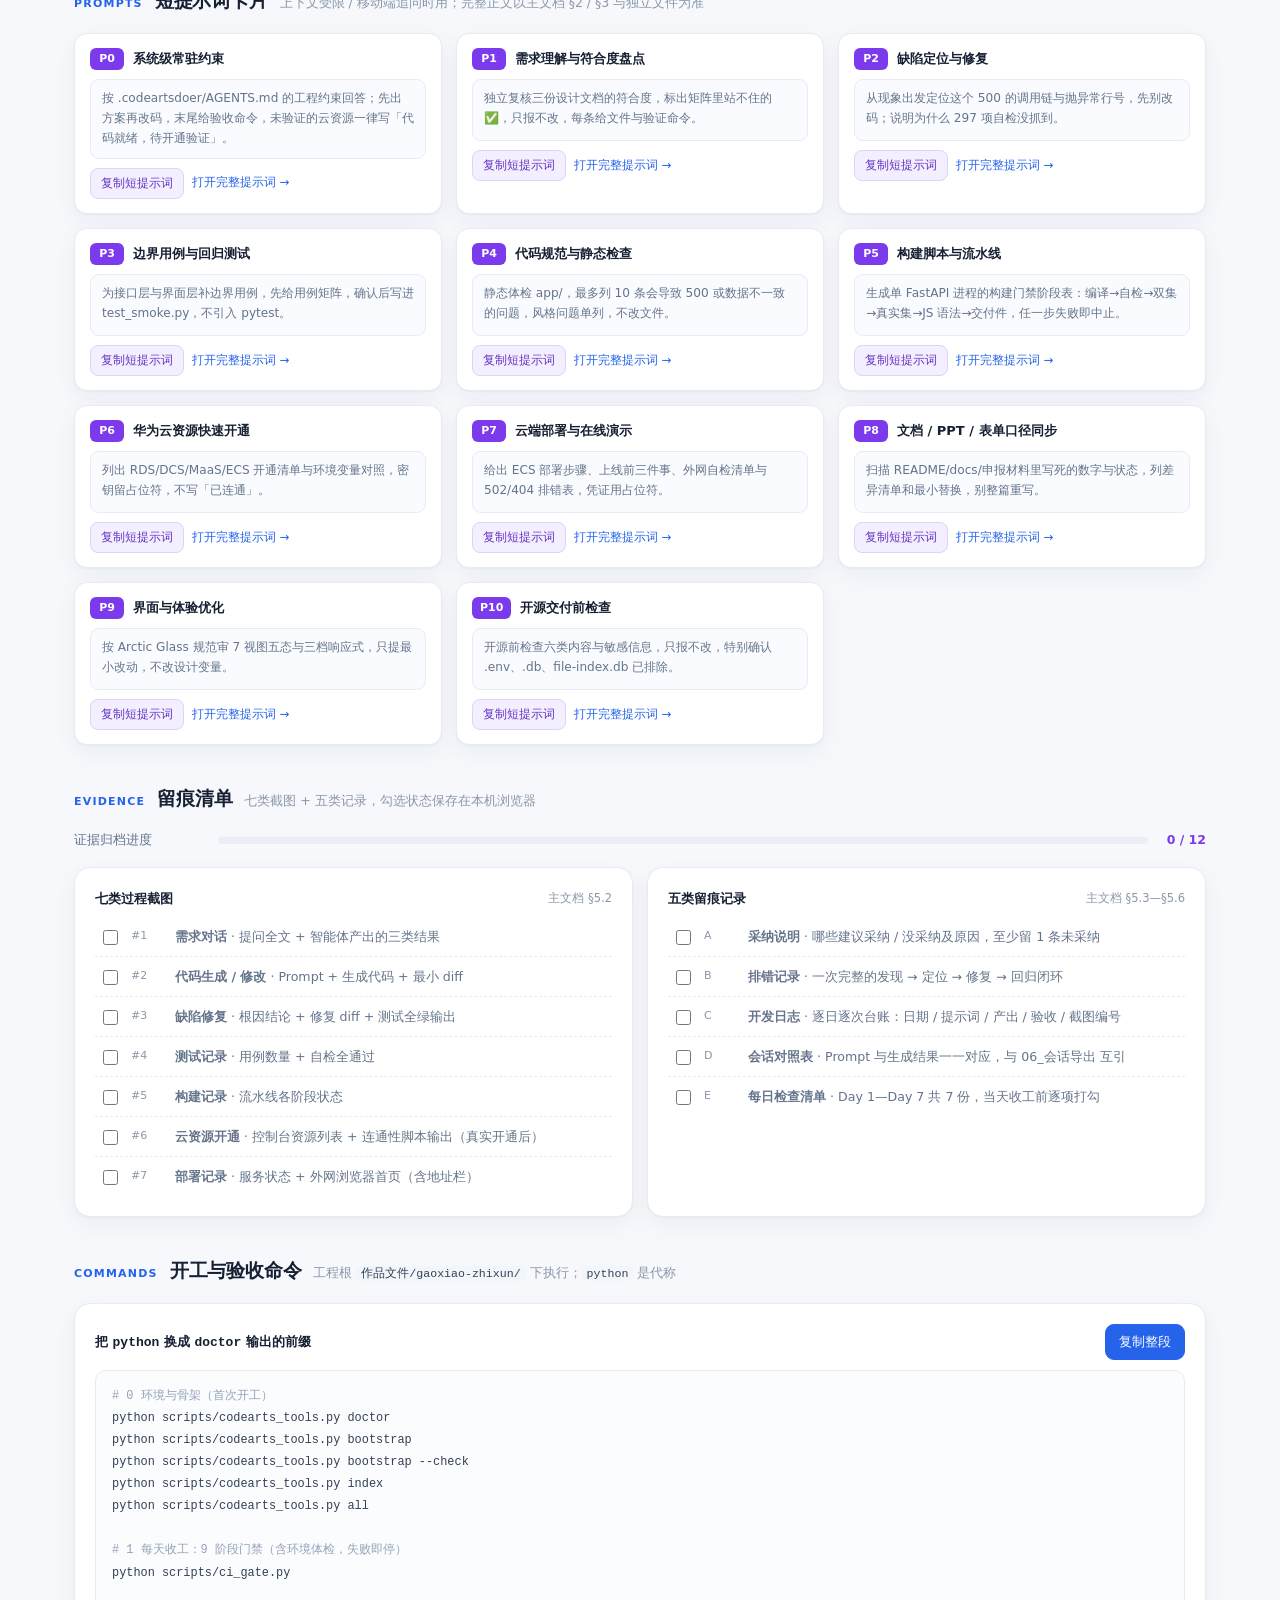
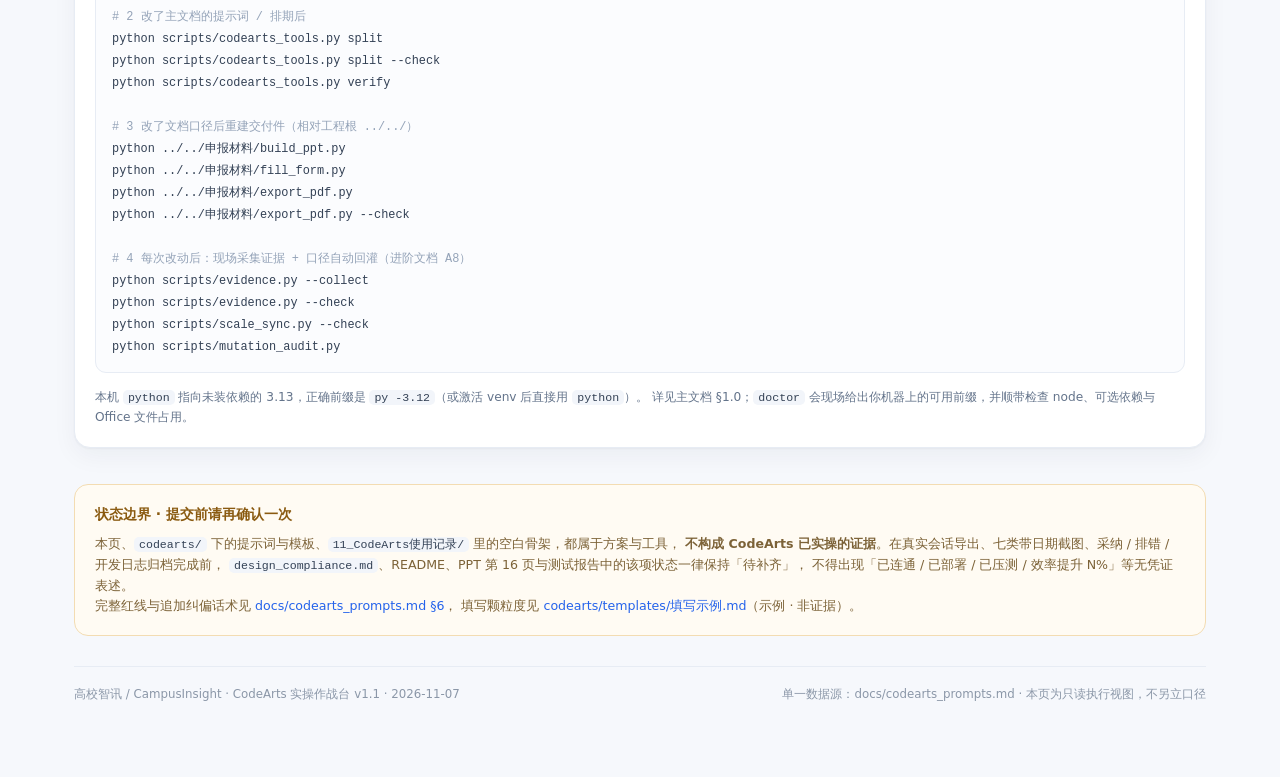
==== commit 6a40ddd0: "fix(ui): 未登录匹配页不残留空白卡片，装饰图标对读屏隐藏" ====
--- a/codearts/CodeArts实操作战台.html
+++ b/codearts/CodeArts实操作战台.html
@@ -442,7 +442,7 @@
 const PROMPTS = [
   {id:"P0",name:"系统级常驻约束",file:"prompts/P00_system.md",text:"按 .codeartsdoer/AGENTS.md 的工程约束回答；先出方案再改码，末尾给验收命令，未验证的云资源一律写「代码就绪，待开通验证」。"},
   {id:"P1",name:"需求理解与符合度盘点",file:"prompts/P01_requirements.md",text:"独立复核三份设计文档的符合度，标出矩阵里站不住的 ✅，只报不改，每条给文件与验证命令。"},
-  {id:"P2",name:"缺陷定位与修复",file:"prompts/P02_bugfix.md",text:"从现象出发定位这个 500 的调用链与抛异常行号，先别改码；说明为什么 295 项自检没抓到。"},
+  {id:"P2",name:"缺陷定位与修复",file:"prompts/P02_bugfix.md",text:"从现象出发定位这个 500 的调用链与抛异常行号，先别改码；说明为什么 297 项自检没抓到。"},
   {id:"P3",name:"边界用例与回归测试",file:"prompts/P03_tests.md",text:"为接口层与界面层补边界用例，先给用例矩阵，确认后写进 test_smoke.py，不引入 pytest。"},
   {id:"P4",name:"代码规范与静态检查",file:"prompts/P04_static_check.md",text:"静态体检 app/，最多列 10 条会导致 500 或数据不一致的问题，风格问题单列，不改文件。"},
   {id:"P5",name:"构建脚本与流水线",file:"prompts/P05_pipeline.md",text:"生成单 FastAPI 进程的构建门禁阶段表：编译→自检→双集→真实集→JS 语法→交付件，任一步失败即中止。"},
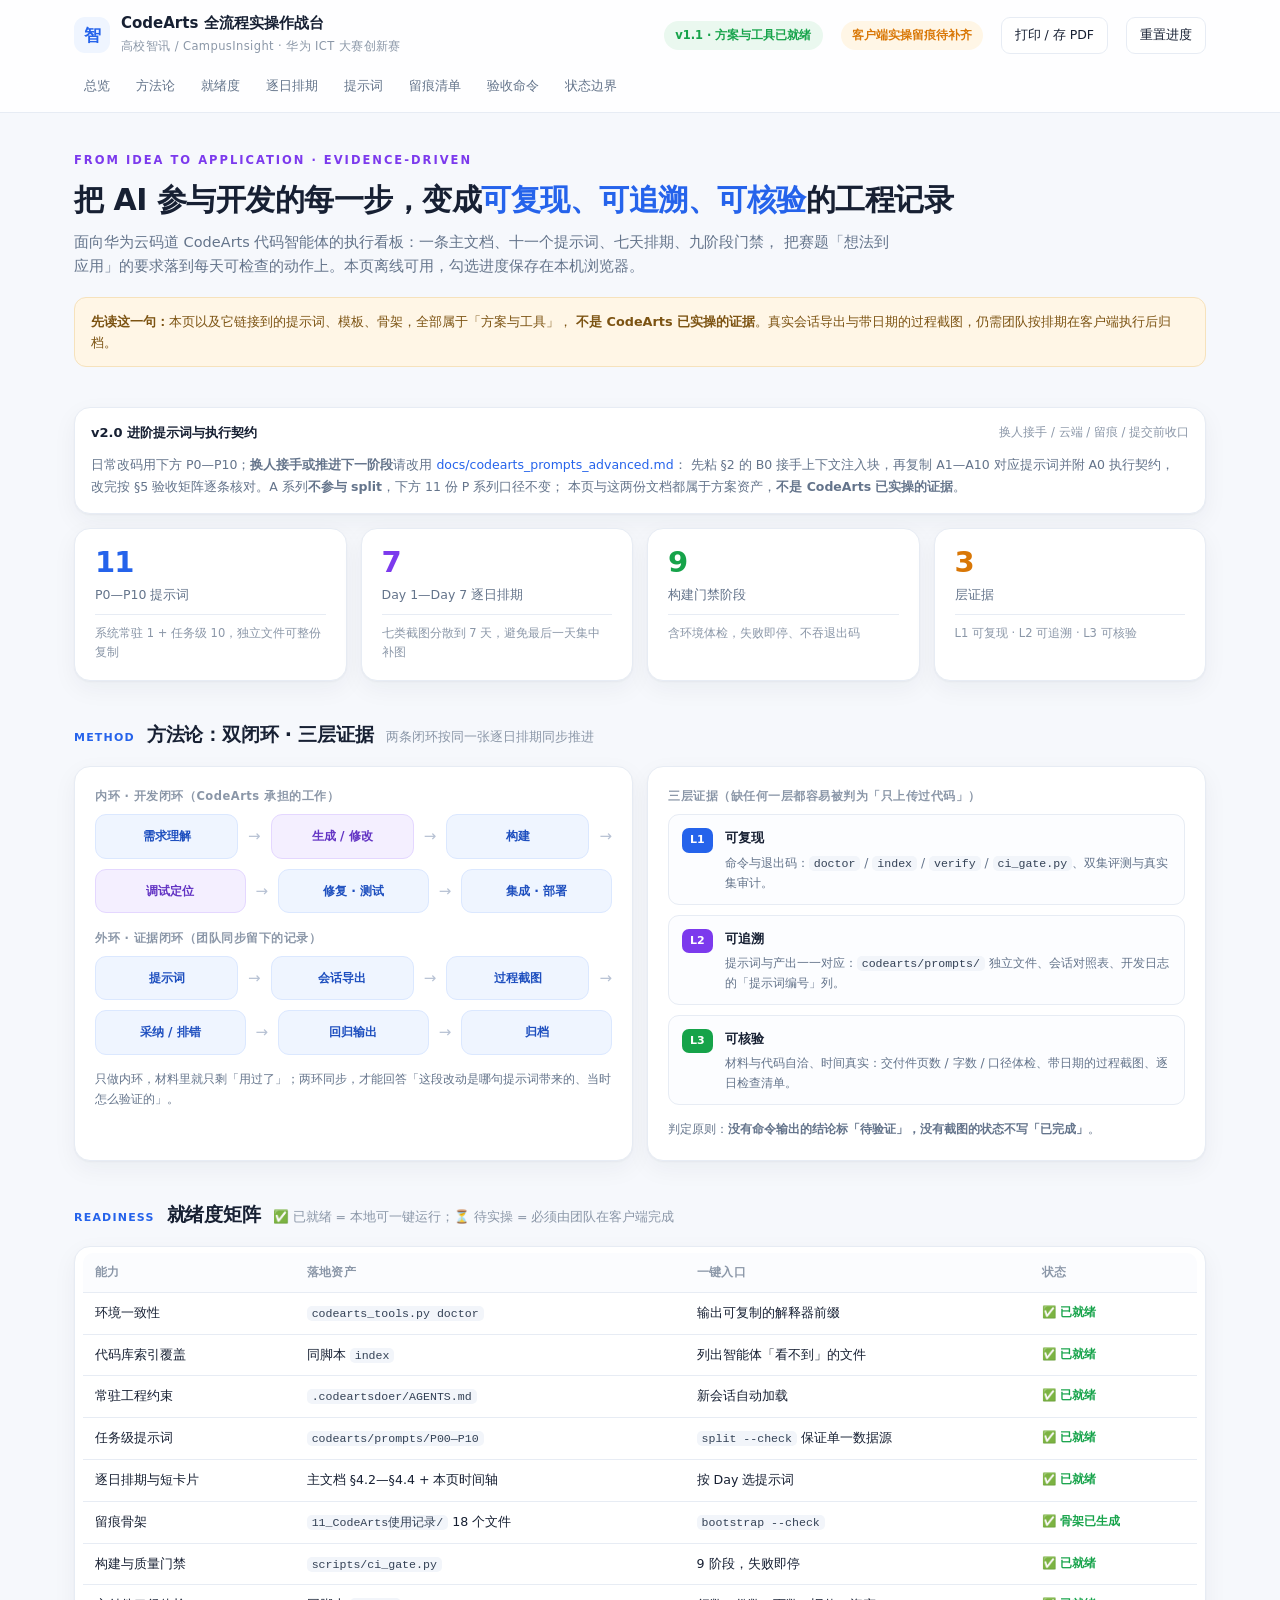
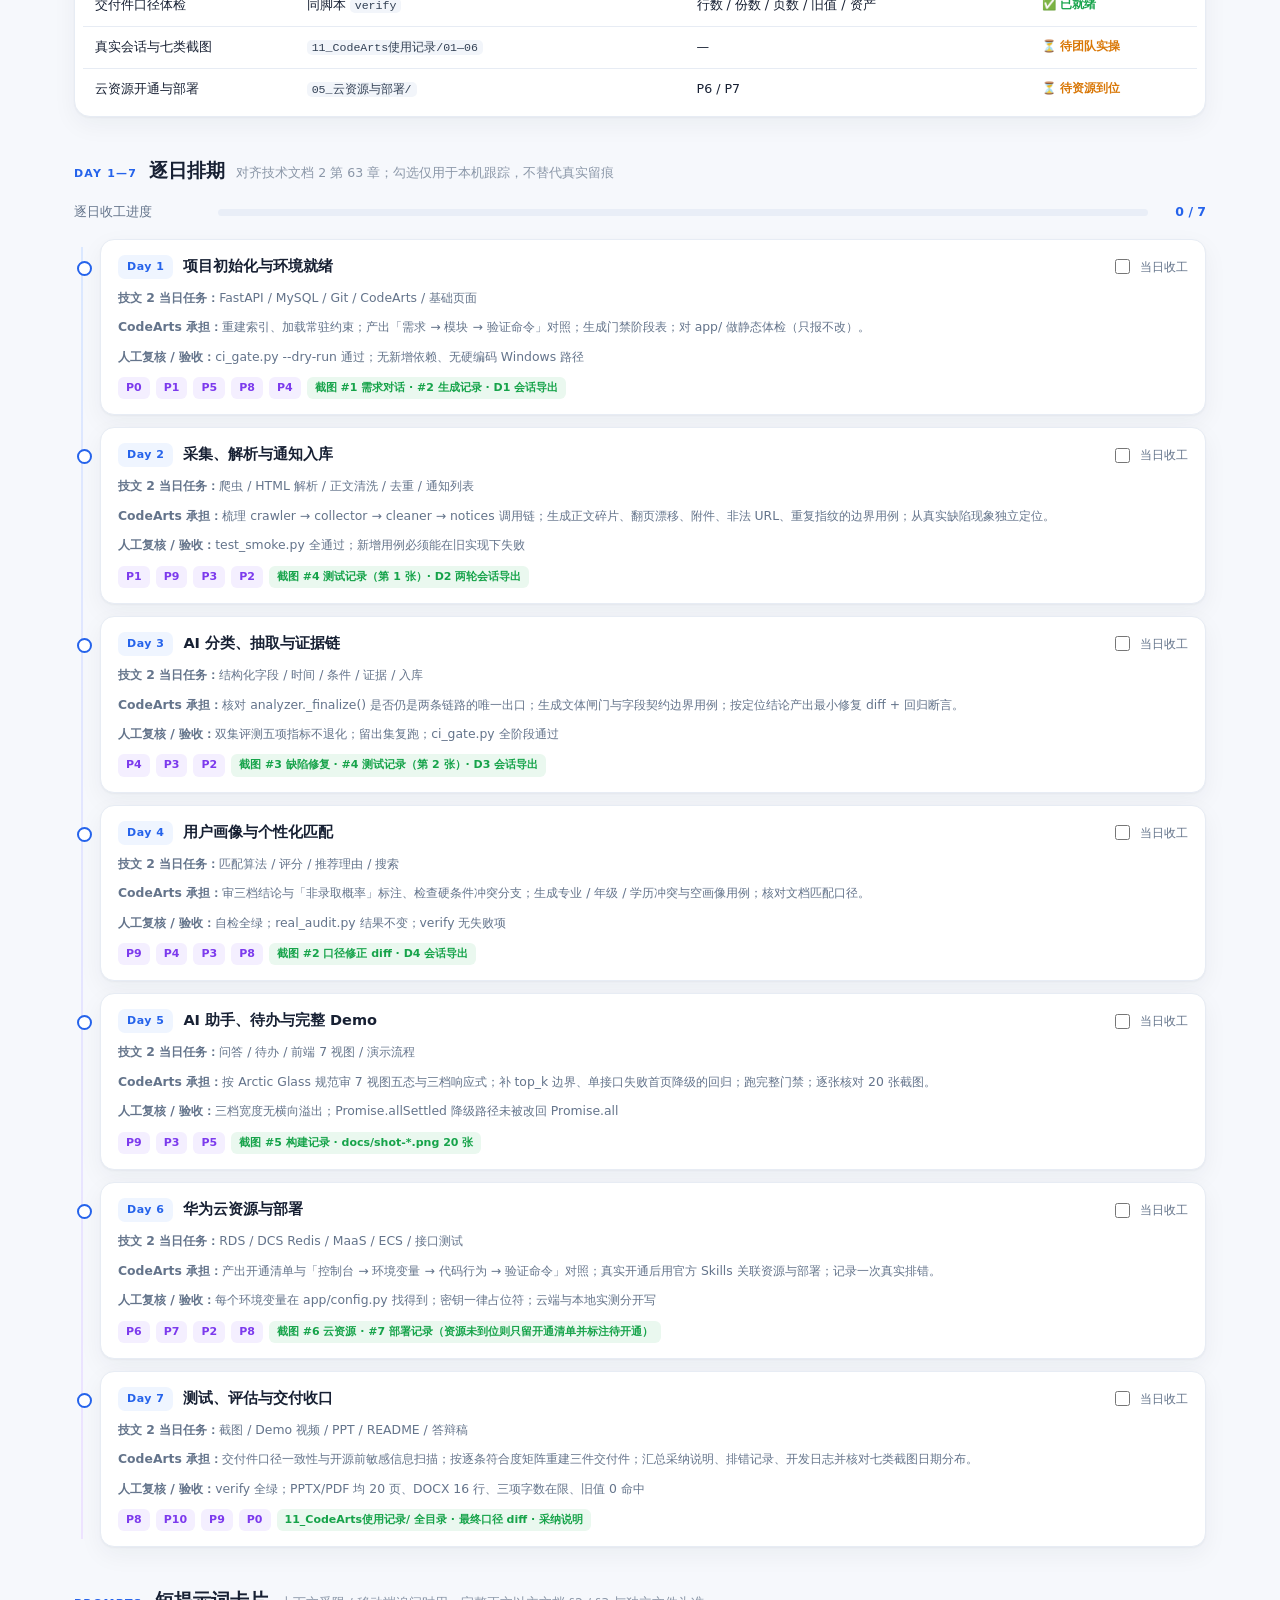
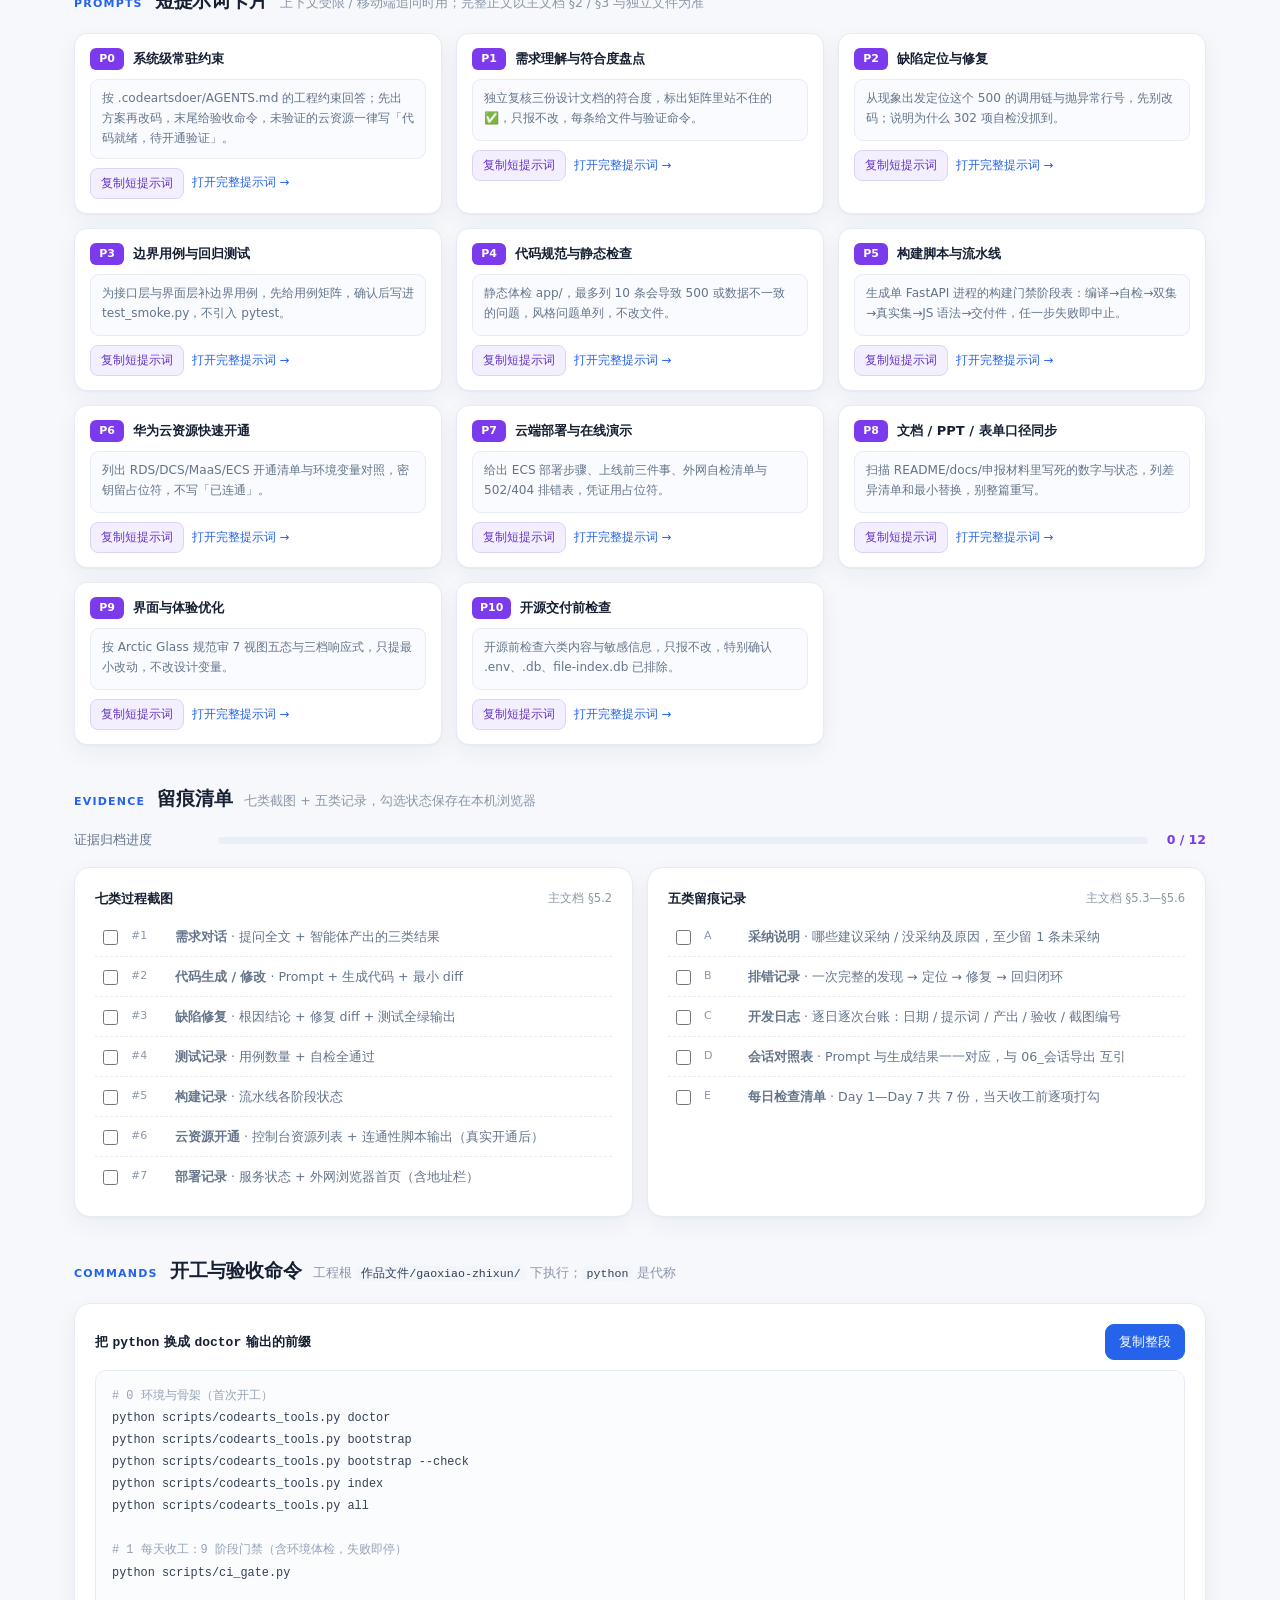
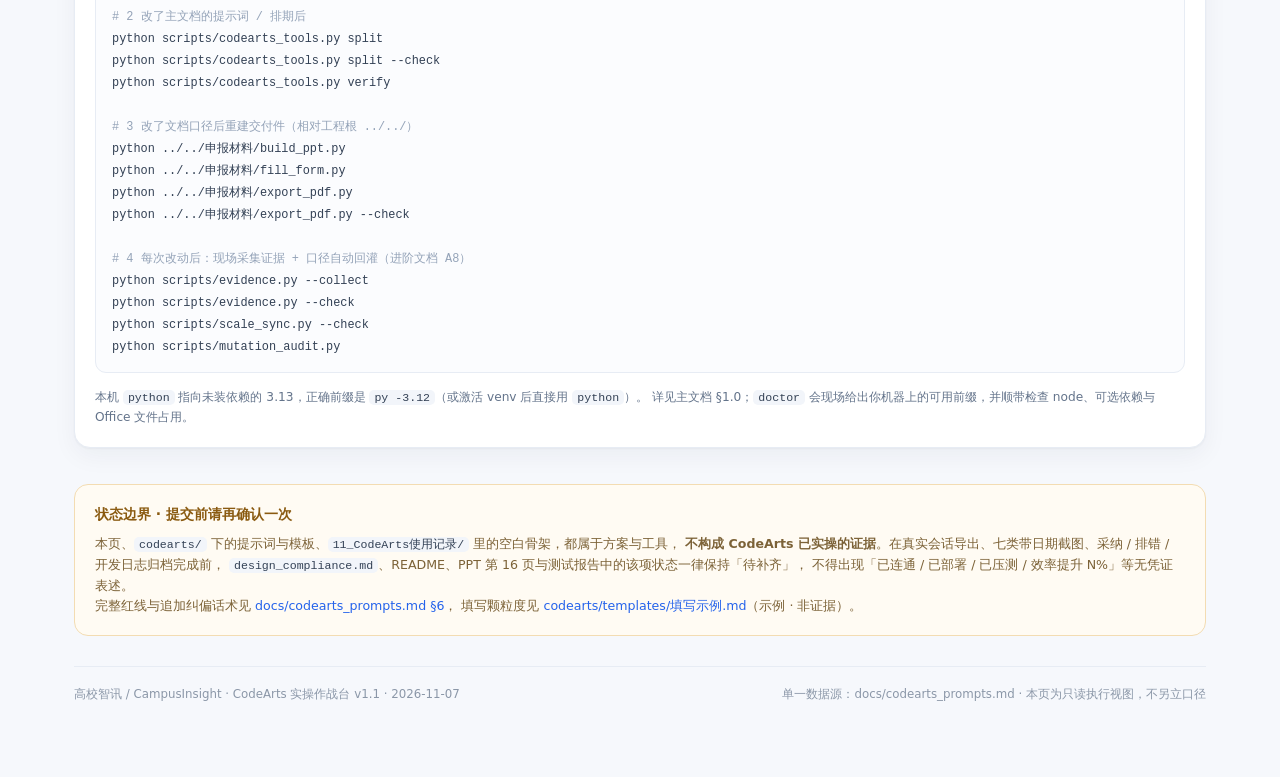
==== commit ed9b3103: "perf(ui): 统一加载与忙碌态，消除重复请求 - api() 内置 12s 短 TTL 缓存，仅缓存 GET，任何写请求成功后整体失效 - switchView 记录各视图最后取数时刻，15s " ====
--- a/codearts/CodeArts实操作战台.html
+++ b/codearts/CodeArts实操作战台.html
@@ -442,7 +442,7 @@
 const PROMPTS = [
   {id:"P0",name:"系统级常驻约束",file:"prompts/P00_system.md",text:"按 .codeartsdoer/AGENTS.md 的工程约束回答；先出方案再改码，末尾给验收命令，未验证的云资源一律写「代码就绪，待开通验证」。"},
   {id:"P1",name:"需求理解与符合度盘点",file:"prompts/P01_requirements.md",text:"独立复核三份设计文档的符合度，标出矩阵里站不住的 ✅，只报不改，每条给文件与验证命令。"},
-  {id:"P2",name:"缺陷定位与修复",file:"prompts/P02_bugfix.md",text:"从现象出发定位这个 500 的调用链与抛异常行号，先别改码；说明为什么 297 项自检没抓到。"},
+  {id:"P2",name:"缺陷定位与修复",file:"prompts/P02_bugfix.md",text:"从现象出发定位这个 500 的调用链与抛异常行号，先别改码；说明为什么 302 项自检没抓到。"},
   {id:"P3",name:"边界用例与回归测试",file:"prompts/P03_tests.md",text:"为接口层与界面层补边界用例，先给用例矩阵，确认后写进 test_smoke.py，不引入 pytest。"},
   {id:"P4",name:"代码规范与静态检查",file:"prompts/P04_static_check.md",text:"静态体检 app/，最多列 10 条会导致 500 或数据不一致的问题，风格问题单列，不改文件。"},
   {id:"P5",name:"构建脚本与流水线",file:"prompts/P05_pipeline.md",text:"生成单 FastAPI 进程的构建门禁阶段表：编译→自检→双集→真实集→JS 语法→交付件，任一步失败即中止。"},
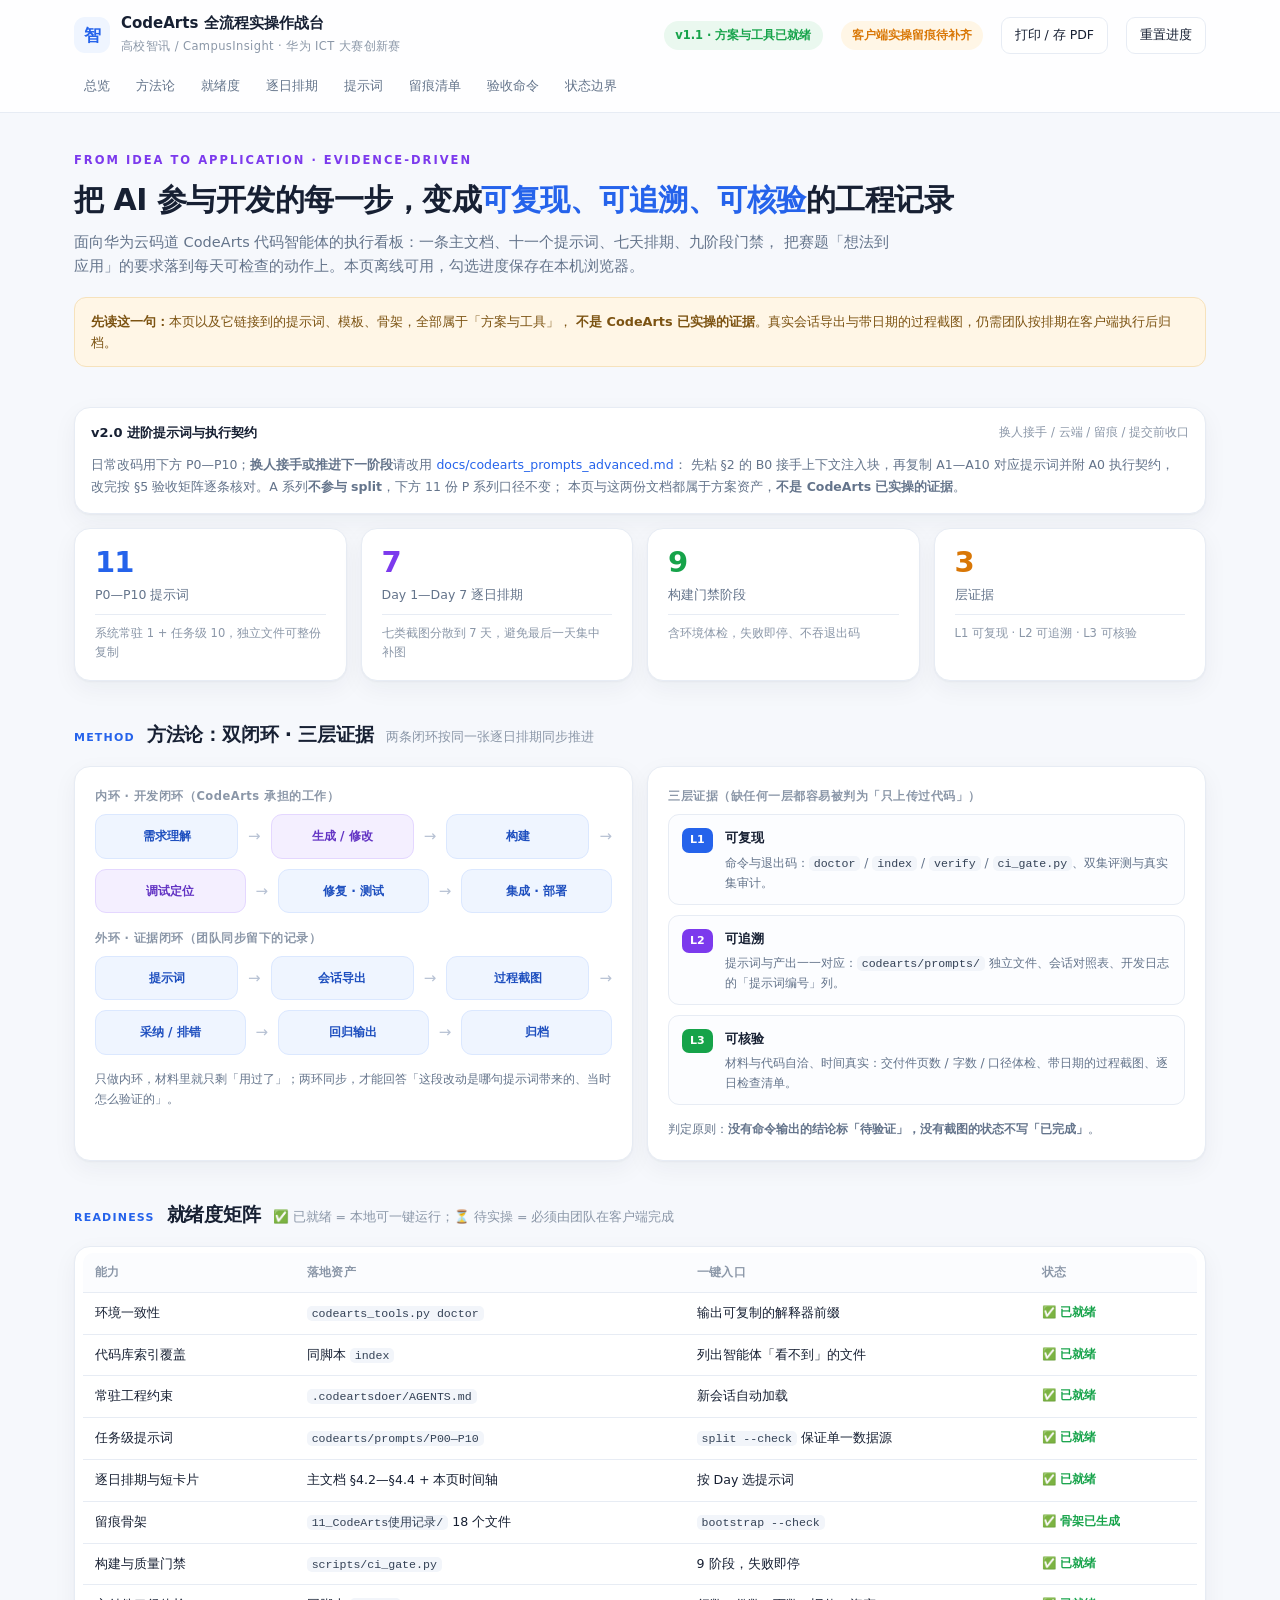
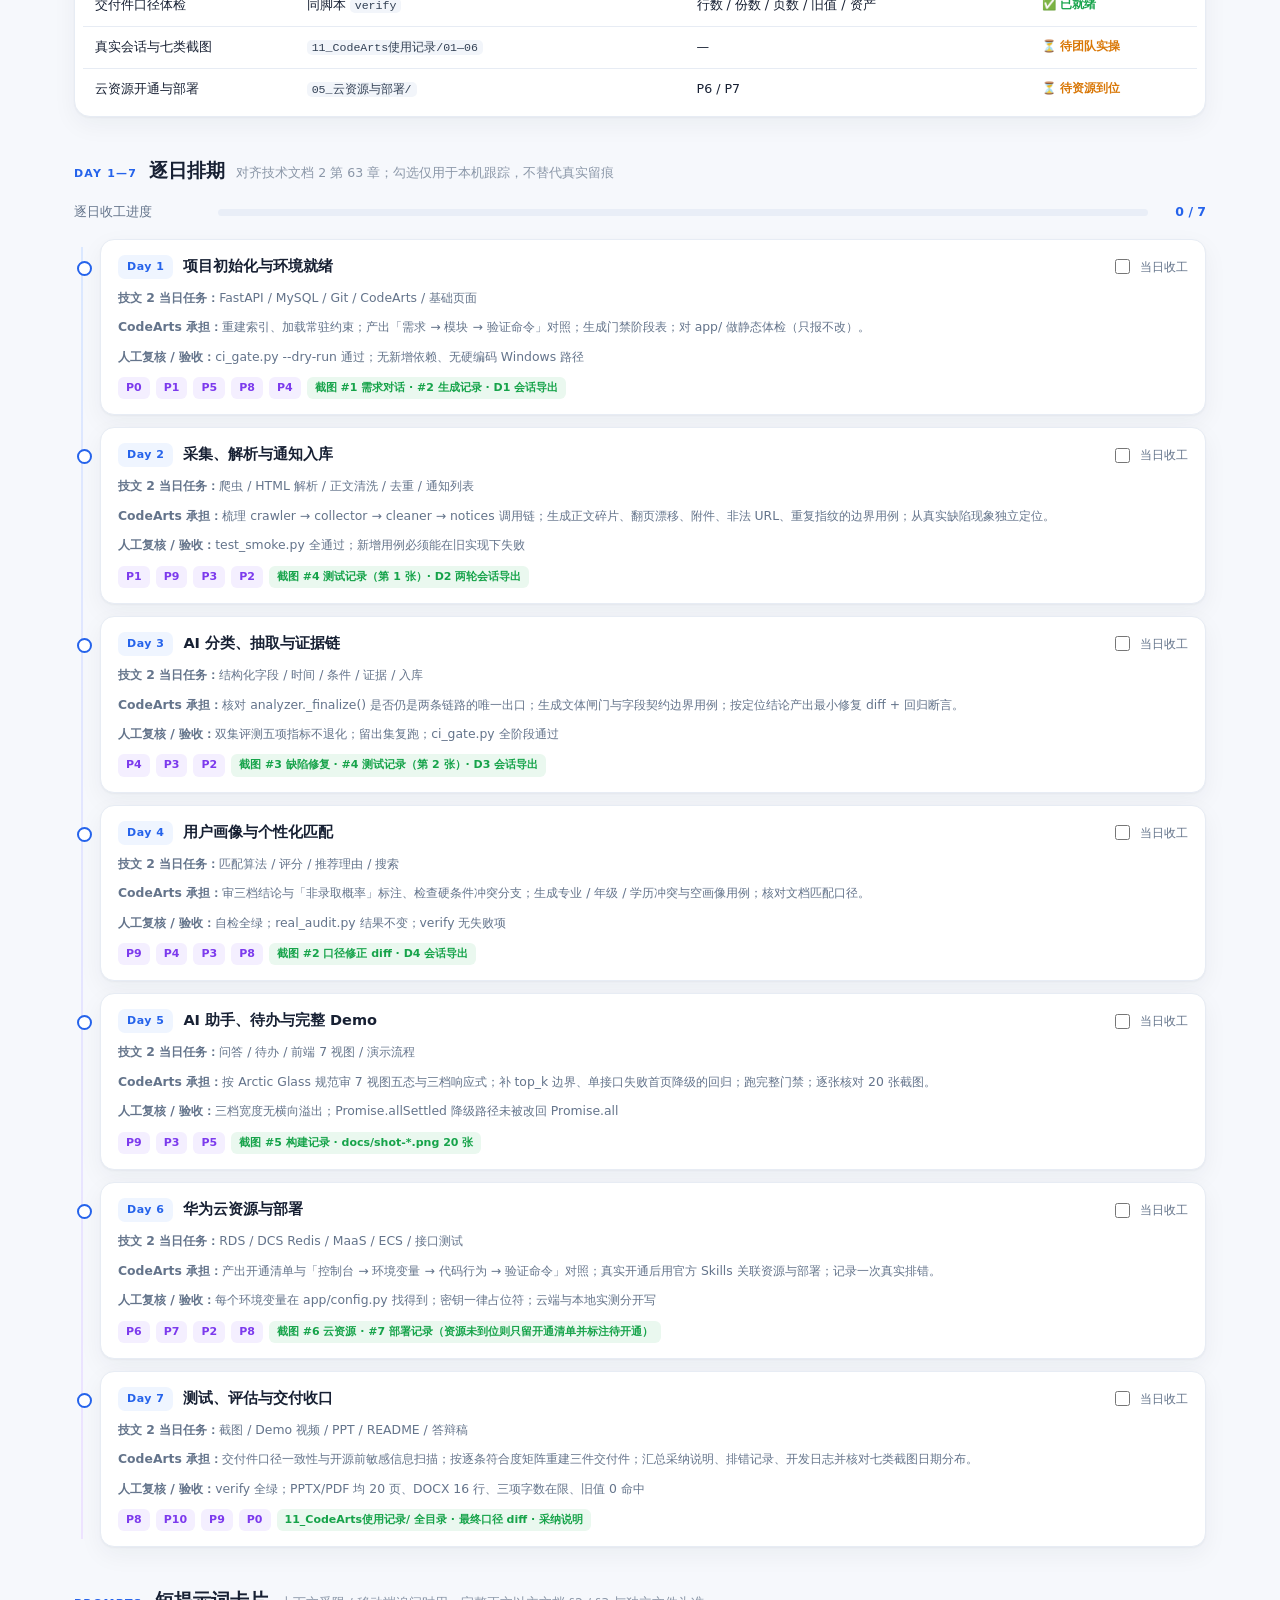
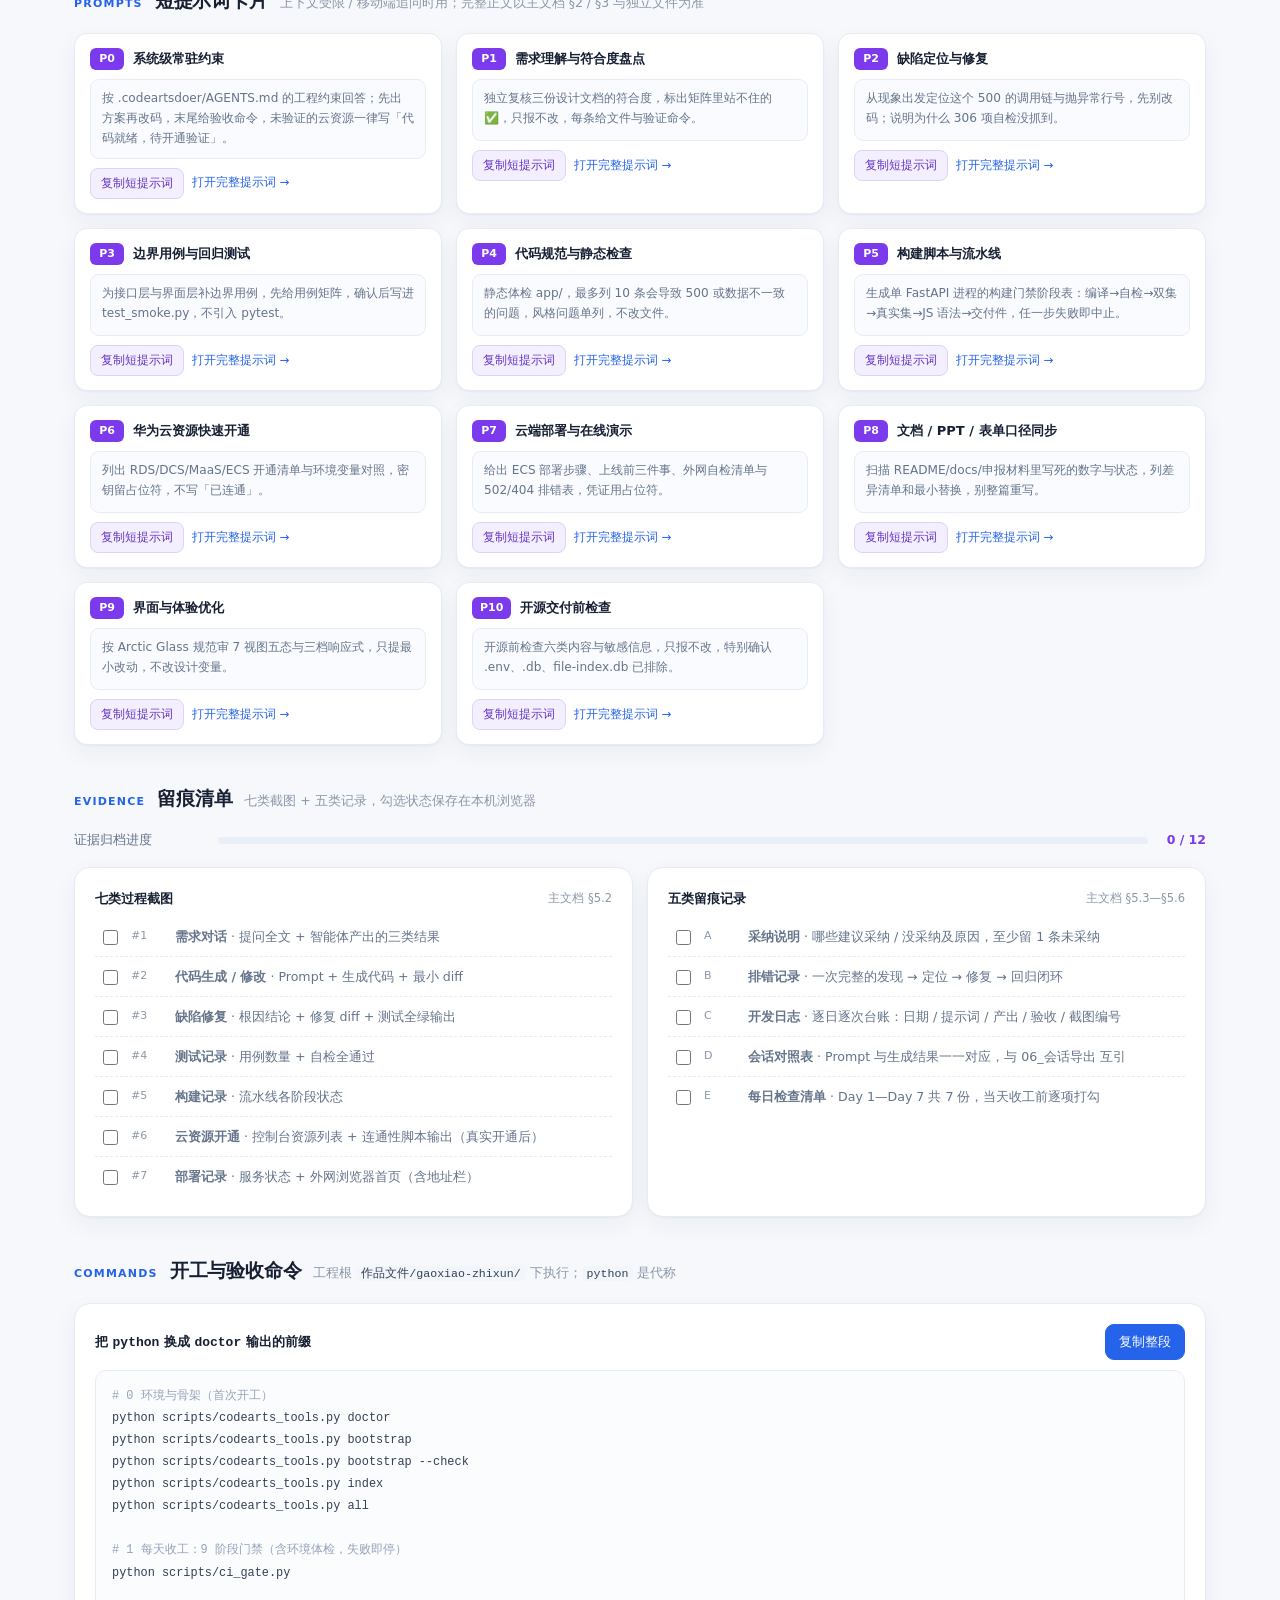
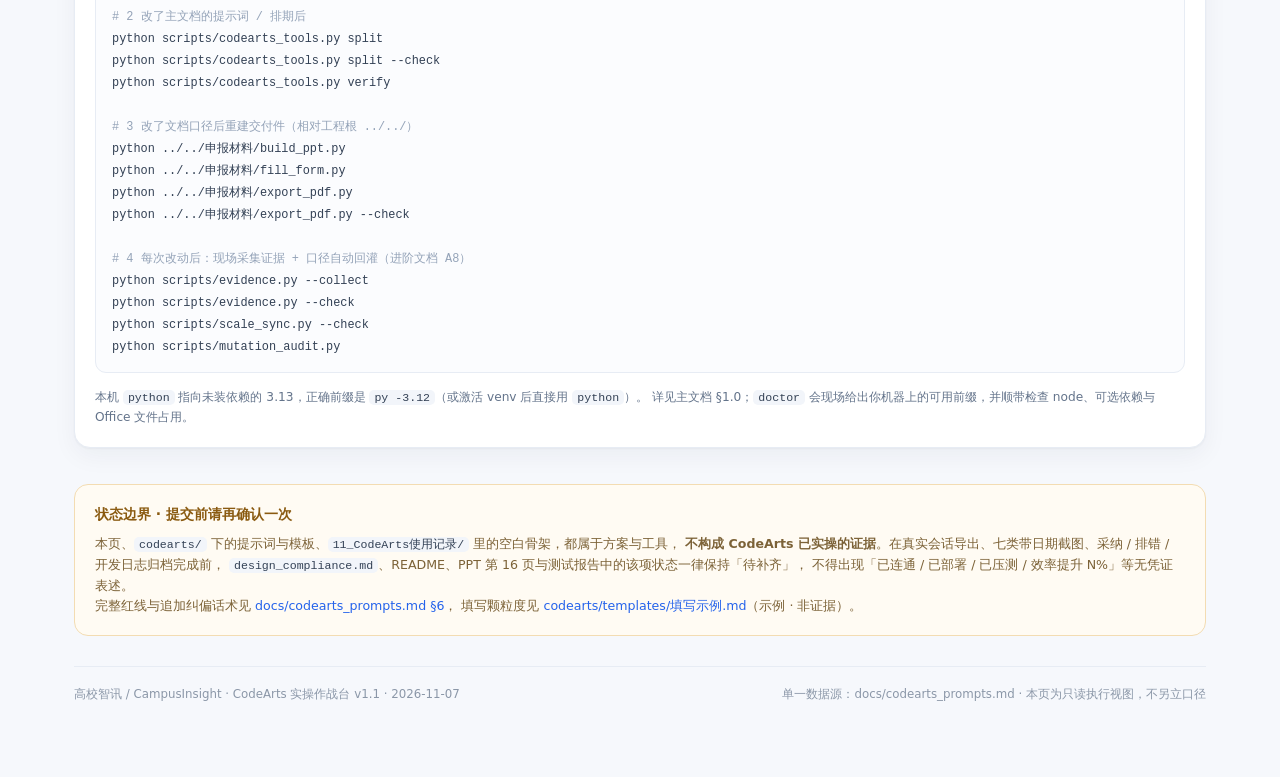
==== commit a41ef10d: "fix(ui): 取数失败统一为带重试的失败态，未登录不再借用他人数据" ====
--- a/codearts/CodeArts实操作战台.html
+++ b/codearts/CodeArts实操作战台.html
@@ -442,7 +442,7 @@
 const PROMPTS = [
   {id:"P0",name:"系统级常驻约束",file:"prompts/P00_system.md",text:"按 .codeartsdoer/AGENTS.md 的工程约束回答；先出方案再改码，末尾给验收命令，未验证的云资源一律写「代码就绪，待开通验证」。"},
   {id:"P1",name:"需求理解与符合度盘点",file:"prompts/P01_requirements.md",text:"独立复核三份设计文档的符合度，标出矩阵里站不住的 ✅，只报不改，每条给文件与验证命令。"},
-  {id:"P2",name:"缺陷定位与修复",file:"prompts/P02_bugfix.md",text:"从现象出发定位这个 500 的调用链与抛异常行号，先别改码；说明为什么 302 项自检没抓到。"},
+  {id:"P2",name:"缺陷定位与修复",file:"prompts/P02_bugfix.md",text:"从现象出发定位这个 500 的调用链与抛异常行号，先别改码；说明为什么 306 项自检没抓到。"},
   {id:"P3",name:"边界用例与回归测试",file:"prompts/P03_tests.md",text:"为接口层与界面层补边界用例，先给用例矩阵，确认后写进 test_smoke.py，不引入 pytest。"},
   {id:"P4",name:"代码规范与静态检查",file:"prompts/P04_static_check.md",text:"静态体检 app/，最多列 10 条会导致 500 或数据不一致的问题，风格问题单列，不改文件。"},
   {id:"P5",name:"构建脚本与流水线",file:"prompts/P05_pipeline.md",text:"生成单 FastAPI 进程的构建门禁阶段表：编译→自检→双集→真实集→JS 语法→交付件，任一步失败即中止。"},
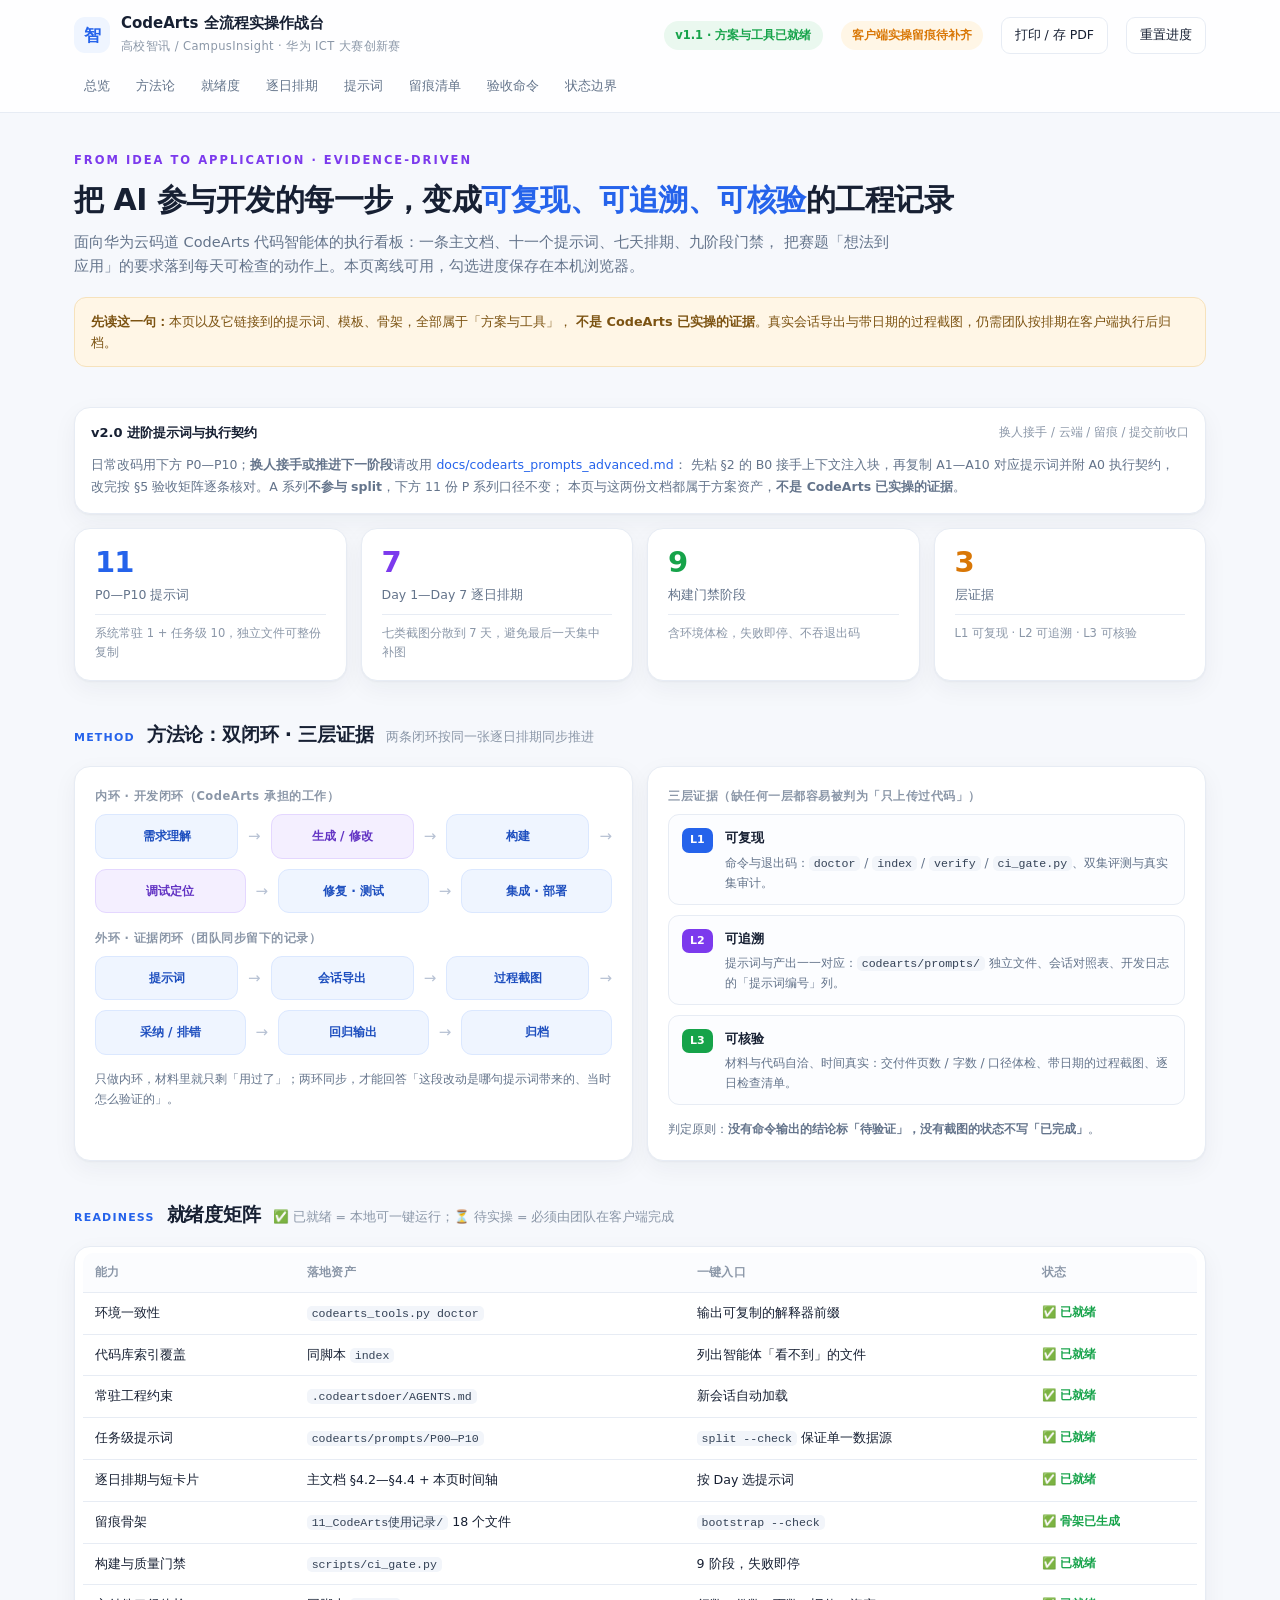
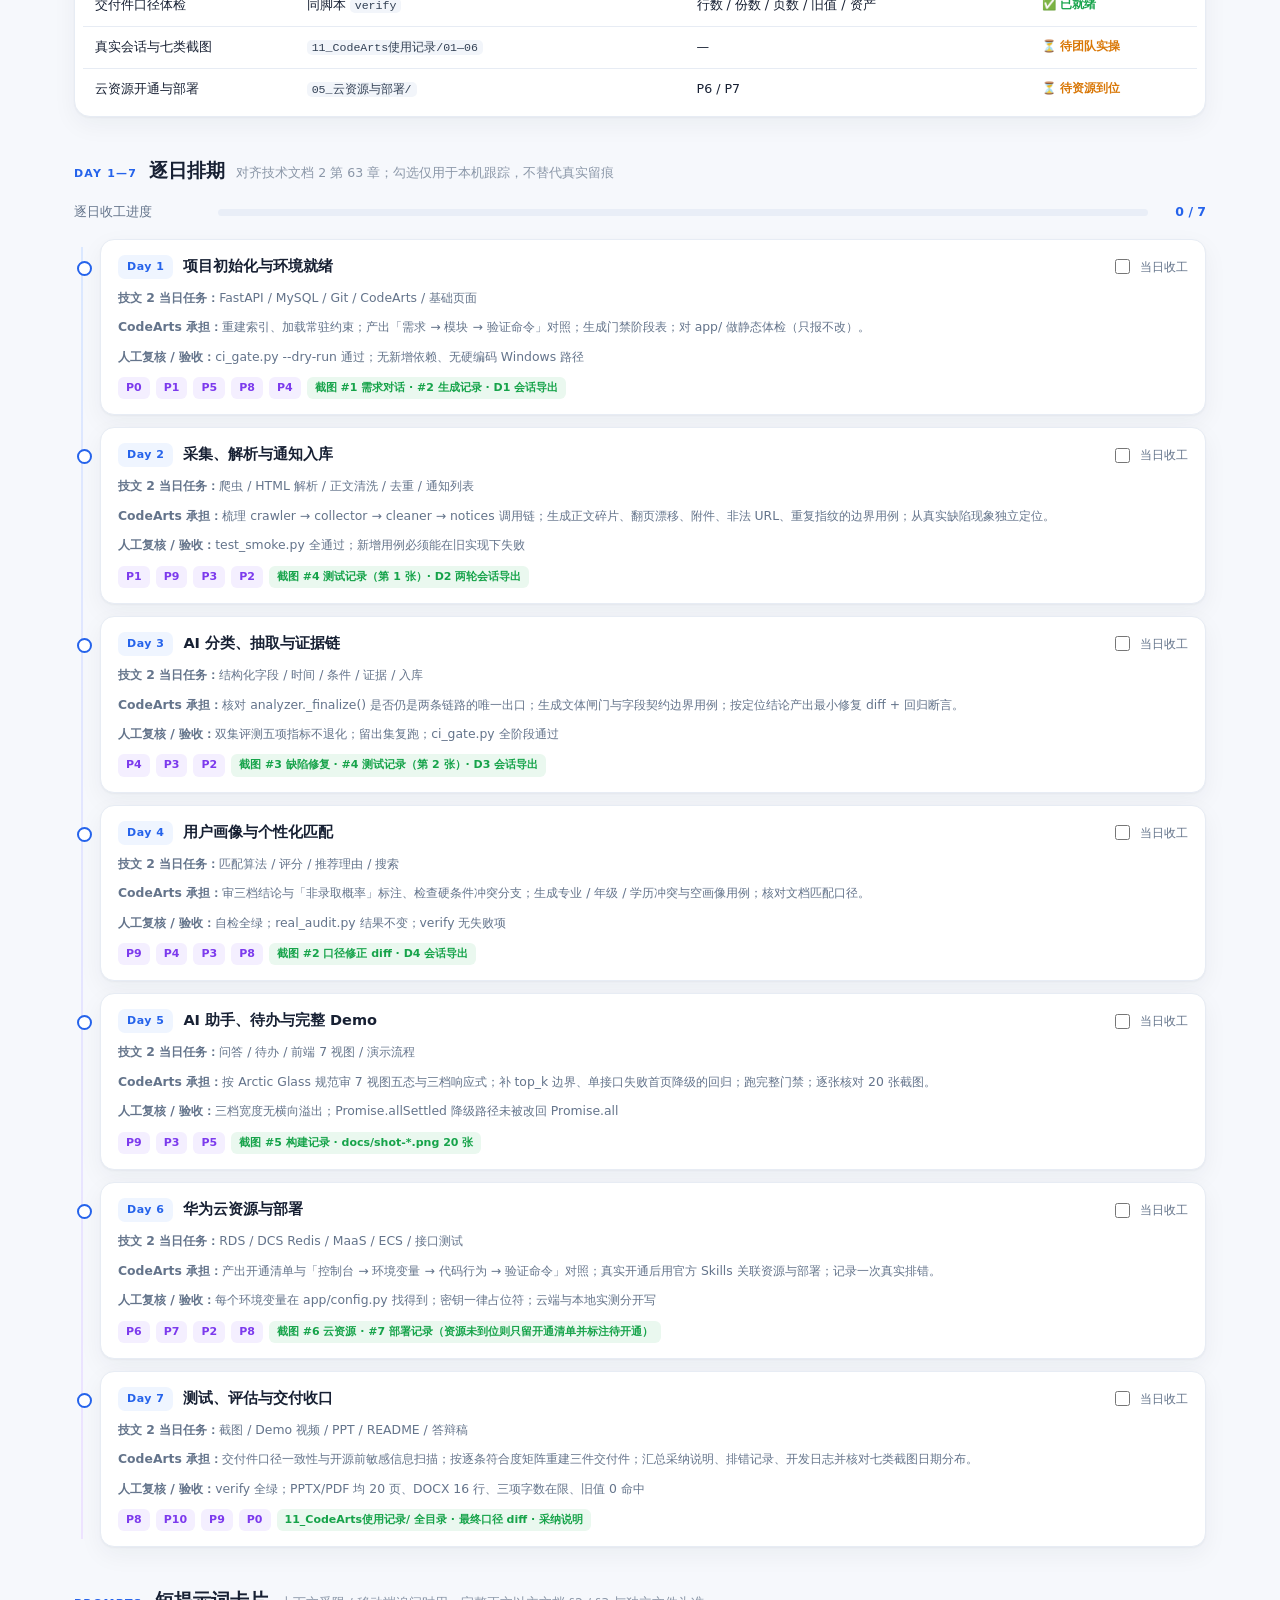
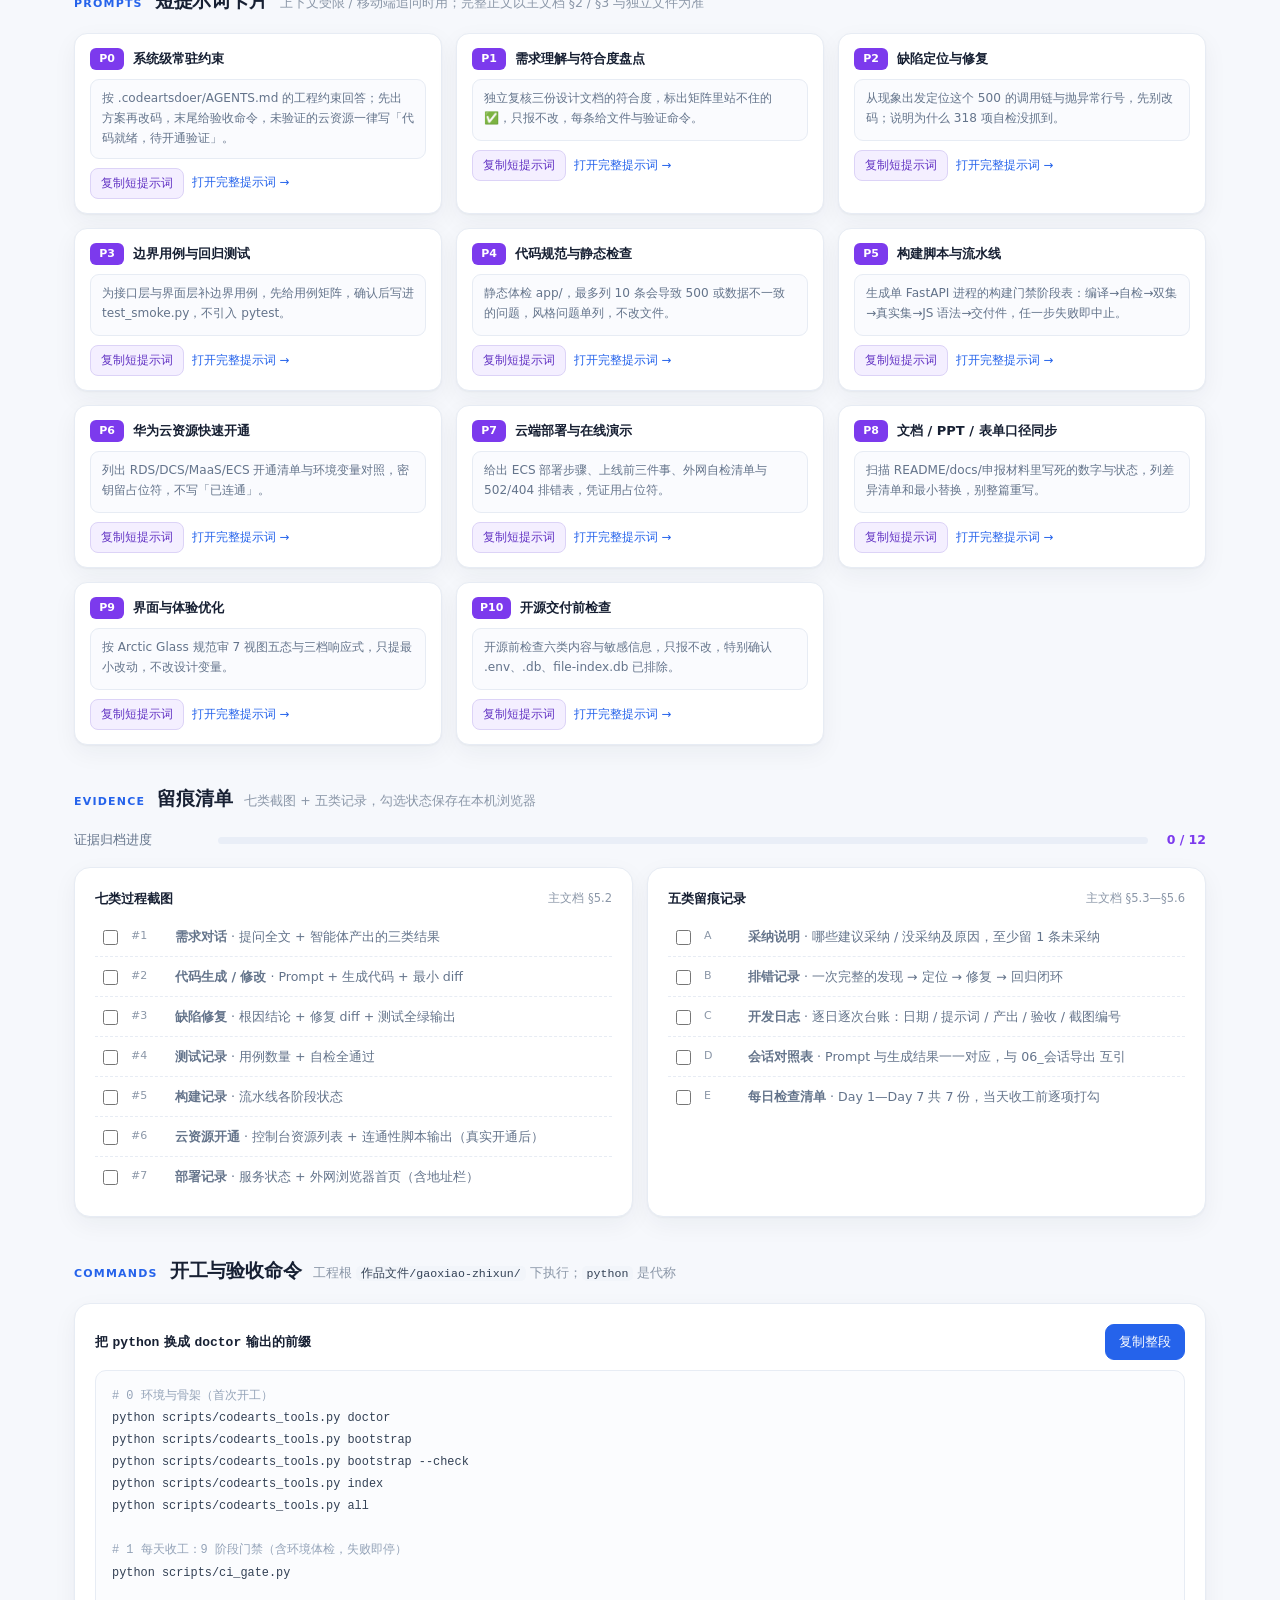
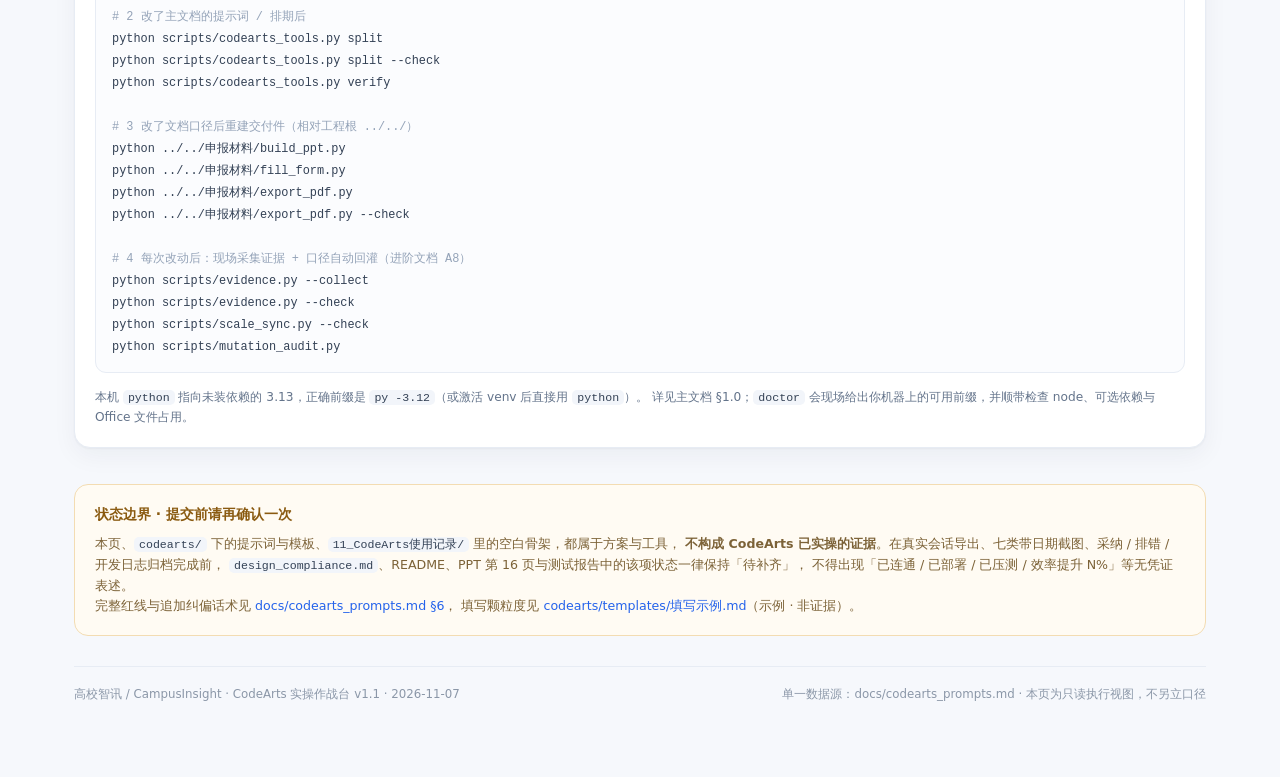
==== commit c98c865f: "feat(reco): 融合推荐算法 v2——语义向量 + 行为画像 + 同侪协同 + 探索" ====
--- a/codearts/CodeArts实操作战台.html
+++ b/codearts/CodeArts实操作战台.html
@@ -442,7 +442,7 @@
 const PROMPTS = [
   {id:"P0",name:"系统级常驻约束",file:"prompts/P00_system.md",text:"按 .codeartsdoer/AGENTS.md 的工程约束回答；先出方案再改码，末尾给验收命令，未验证的云资源一律写「代码就绪，待开通验证」。"},
   {id:"P1",name:"需求理解与符合度盘点",file:"prompts/P01_requirements.md",text:"独立复核三份设计文档的符合度，标出矩阵里站不住的 ✅，只报不改，每条给文件与验证命令。"},
-  {id:"P2",name:"缺陷定位与修复",file:"prompts/P02_bugfix.md",text:"从现象出发定位这个 500 的调用链与抛异常行号，先别改码；说明为什么 306 项自检没抓到。"},
+  {id:"P2",name:"缺陷定位与修复",file:"prompts/P02_bugfix.md",text:"从现象出发定位这个 500 的调用链与抛异常行号，先别改码；说明为什么 318 项自检没抓到。"},
   {id:"P3",name:"边界用例与回归测试",file:"prompts/P03_tests.md",text:"为接口层与界面层补边界用例，先给用例矩阵，确认后写进 test_smoke.py，不引入 pytest。"},
   {id:"P4",name:"代码规范与静态检查",file:"prompts/P04_static_check.md",text:"静态体检 app/，最多列 10 条会导致 500 或数据不一致的问题，风格问题单列，不改文件。"},
   {id:"P5",name:"构建脚本与流水线",file:"prompts/P05_pipeline.md",text:"生成单 FastAPI 进程的构建门禁阶段表：编译→自检→双集→真实集→JS 语法→交付件，任一步失败即中止。"},
